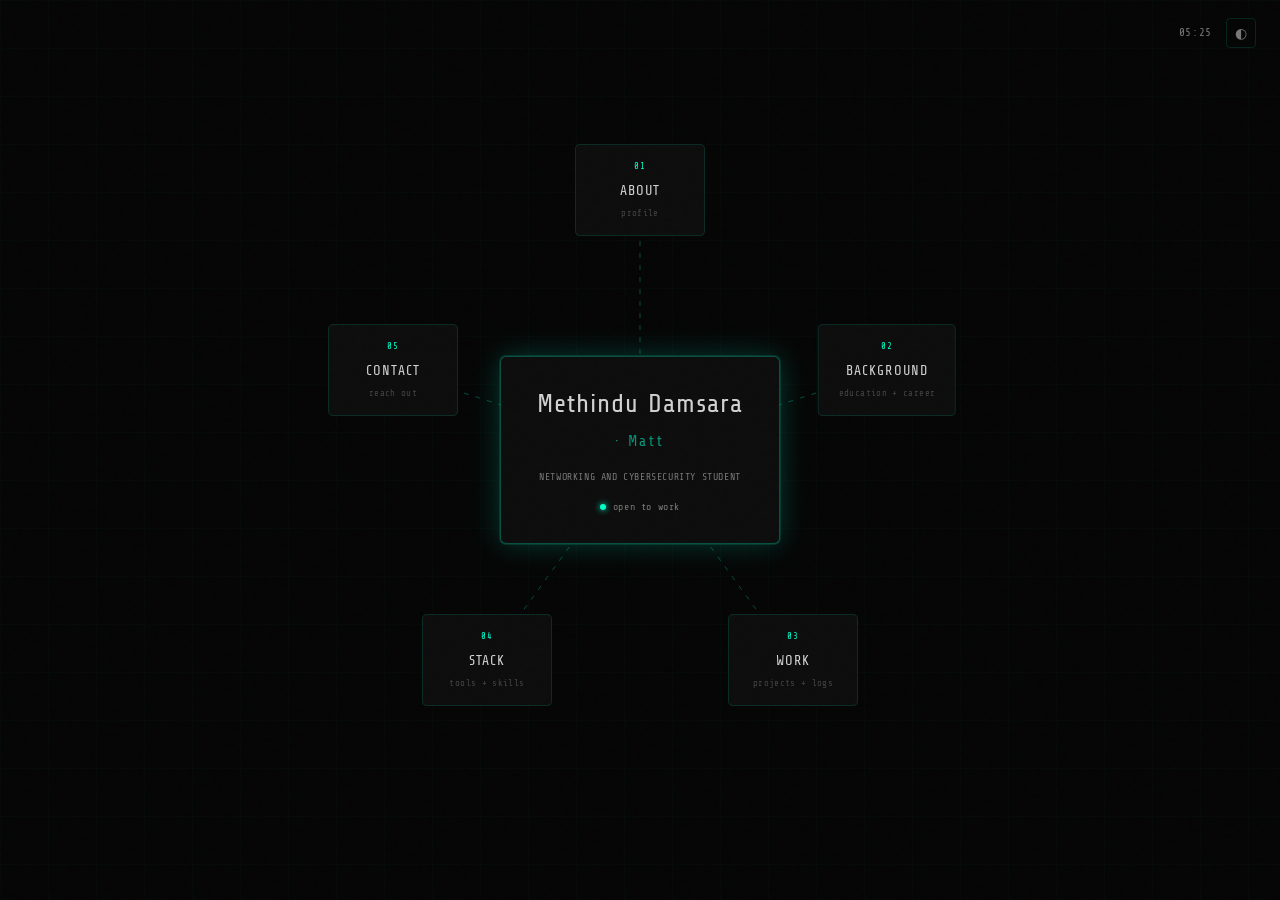
==== index.html @ 14c27174 "My first portfolio upload" ====
<!DOCTYPE html>
<html lang="en">
<head>
  <meta charset="UTF-8" />
  <meta name="viewport" content="width=device-width, initial-scale=1.0" />
  <title>Methindu Damsara</title>
  <meta name="description" content="Portfolio of Methindu Damsara — Networking and Cybersecurity Student, Auckland NZ." />
  <!-- Prevent theme flash -->
  <script>if(localStorage.getItem('theme')==='light')document.documentElement.setAttribute('data-theme','light');</script>
  <link rel="preconnect" href="https://fonts.googleapis.com">
  <link rel="preconnect" href="https://fonts.gstatic.com" crossorigin>
  <link href="https://fonts.googleapis.com/css2?family=Share+Tech&family=Share+Tech+Mono&family=Space+Mono:ital,wght@0,400;0,700;1,400&display=swap" rel="stylesheet">
  <link rel="stylesheet" href="style.css" />
</head>
<body class="page-home">

  <div class="grain" aria-hidden="true"></div>
  <div id="neon-tracer" aria-hidden="true"></div>

  <!-- Top-right: clock + theme toggle -->
  <div id="home-topbar">
    <span class="home-clock" id="clock">--:--</span>
    <button id="theme-toggle" aria-label="Toggle light/dark mode">◐</button>
  </div>

  <!-- Portfolio Topology -->
  <div id="topo-wrap">

    <!-- SVG lines layer (drawn by JS) -->
    <svg id="topo-svg" aria-hidden="true"></svg>

    <!-- Central identity hub -->
    <div id="topo-hub">
      <span class="hub-name-main" id="type-main" aria-label="Methindu Damsara"></span>
      <span class="hub-name-pref" id="type-pref" aria-label="Matt"></span>
      <p class="hub-role">Networking and Cybersecurity Student</p>
      <div class="hub-status">
        <span class="dot-live" aria-hidden="true"></span>
        <span>open to work</span>
      </div>
    </div>

    <!-- 01 About -->
    <a href="profile.html" class="topo-node" data-i="0">
      <div class="node-card">
        <span class="node-num">01</span>
        <span class="node-name">About</span>
        <span class="node-hint">profile</span>
      </div>
    </a>

    <!-- 02 Background -->
    <a href="background.html" class="topo-node" data-i="1">
      <div class="node-card">
        <span class="node-num">02</span>
        <span class="node-name">Background</span>
        <span class="node-hint">education + career</span>
      </div>
    </a>

    <!-- 03 Work -->
    <a href="work.html" class="topo-node" data-i="2">
      <div class="node-card">
        <span class="node-num">03</span>
        <span class="node-name">Work</span>
        <span class="node-hint">projects + logs</span>
      </div>
    </a>

    <!-- 04 Stack -->
    <a href="stack.html" class="topo-node" data-i="3">
      <div class="node-card">
        <span class="node-num">04</span>
        <span class="node-name">Stack</span>
        <span class="node-hint">tools + skills</span>
      </div>
    </a>

    <!-- 05 Contact -->
    <a href="contact.html" class="topo-node" data-i="4">
      <div class="node-card">
        <span class="node-num">05</span>
        <span class="node-name">Contact</span>
        <span class="node-hint">reach out</span>
      </div>
    </a>

  </div>

  <script src="script.js"></script>
</body>
</html>
---- style.css ----
/* ============================================================
   DESIGN TOKENS — dark default / light override
   ============================================================ */
:root {
  --bg:          #050505;
  --bg-1:        #0d0d0d;
  --bg-2:        #151515;
  --text:        #d1d1d1;
  --text-dim:    #777;
  --text-muted:  #444;
  --accent:      #00ffcc;
  --accent-dim:  rgba(0, 255, 204, 0.09);
  --accent-glow: rgba(0, 255, 204, 0.22);
  --border:      rgba(0, 255, 204, 0.13);
  --border-2:    rgba(0, 255, 204, 0.28);
  --grid:        rgba(0, 255, 204, 0.016);

  --font-head: 'Share Tech', sans-serif;
  --font-body: 'Space Mono', monospace;
  --font-mono: 'Share Tech Mono', monospace;

  --nav-h: 50px;
}

html[data-theme="light"] {
  --bg:          #f0f0f0;
  --bg-1:        #e3e3e3;
  --bg-2:        #d6d6d6;
  --text:        #1a1a1a;
  --text-dim:    #666;
  --text-muted:  #999;
  --accent:      #003d99;
  --accent-dim:  rgba(0, 61, 153, 0.07);
  --accent-glow: rgba(0, 61, 153, 0.16);
  --border:      rgba(0, 61, 153, 0.16);
  --border-2:    rgba(0, 61, 153, 0.32);
  --grid:        rgba(0, 61, 153, 0.035);
}

/* ============================================================
   RESET
   ============================================================ */
*, *::before, *::after { box-sizing: border-box; margin: 0; padding: 0; }

/* ============================================================
   BODY
   ============================================================ */
body {
  background-color: var(--bg);
  background-image:
    linear-gradient(var(--grid) 1px, transparent 1px),
    linear-gradient(90deg, var(--grid) 1px, transparent 1px);
  background-size: 48px 48px;
  background-attachment: fixed;
  color: var(--text);
  font-family: var(--font-body);
  font-size: 13px;
  line-height: 1.65;
  -webkit-font-smoothing: antialiased;
  min-height: 100vh;
  cursor: none;
}

body.page-home { height: 100vh; overflow: hidden; }

::selection { background: var(--accent-dim); color: var(--text); }

/* ============================================================
   GRAIN OVERLAY
   ============================================================ */
.grain {
  position: fixed; inset: 0;
  pointer-events: none; z-index: 999;
  opacity: 0.028; mix-blend-mode: overlay;
  background-image: url("data:image/svg+xml;utf8,%3Csvg viewBox='0 0 200 200' xmlns='http://www.w3.org/2000/svg'%3E%3Cfilter id='n'%3E%3CfeTurbulence type='fractalNoise' baseFrequency='0.9' numOctaves='3' stitchTiles='stitch'/%3E%3C/filter%3E%3Crect width='100%25' height='100%25' filter='url(%23n)'/%3E%3C/svg%3E");
}

/* ============================================================
   NEON TRACER CURSOR
   ============================================================ */
#neon-tracer {
  position: fixed;
  width: 20px; height: 20px;
  border: 1.5px solid var(--accent);
  border-radius: 50%;
  pointer-events: none;
  z-index: 9999;
  transform: translate(-50%, -50%);
  box-shadow: 0 0 8px var(--accent-glow);
  transition: width .18s, height .18s, border-color .18s, box-shadow .18s;
  top: -80px; left: -80px;
}
#neon-tracer::after {
  content: '';
  position: absolute; width: 4px; height: 4px;
  background: var(--accent); border-radius: 50%;
  top: 50%; left: 50%; transform: translate(-50%,-50%);
}
#neon-tracer.expanded {
  width: 34px; height: 34px;
  border-color: rgba(0,255,204,.5);
  box-shadow: 0 0 16px var(--accent-glow);
}

/* ============================================================
   BURST PARTICLES
   ============================================================ */
.burst-p {
  position: fixed;
  font-family: var(--font-mono); font-size: 11px;
  color: var(--accent); pointer-events: none; z-index: 600;
  text-shadow: 0 0 7px var(--accent);
  animation: burst .7s ease-out forwards;
}
@keyframes burst {
  0%   { transform: translate(0,0) scale(1);              opacity: 1; }
  70%  { opacity: .6; }
  100% { transform: translate(var(--dx),var(--dy)) scale(.4); opacity: 0; }
}

/* ============================================================
   SHARED TOP BAR (inner pages)
   ============================================================ */
.page-nav {
  position: fixed; top: 0; left: 0; right: 0;
  height: var(--nav-h);
  display: flex; align-items: center; justify-content: space-between;
  padding: 0 28px;
  background: rgba(5,5,5,.88);
  backdrop-filter: blur(14px); -webkit-backdrop-filter: blur(14px);
  border-bottom: 1px solid var(--border);
  z-index: 100;
  font-family: var(--font-mono); font-size: 11px; letter-spacing: .04em;
}
html[data-theme="light"] .page-nav { background: rgba(240,240,240,.9); }

.nav-home {
  color: var(--text-dim);
  text-decoration: none;
  transition: color .2s;
  letter-spacing: .06em;
  font-family: var(--font-mono);
}
.nav-home:hover { color: var(--accent); }

.nav-title {
  font-family: var(--font-head); font-size: 14px;
  color: var(--text); letter-spacing: .08em; text-transform: uppercase;
}

/* ============================================================
   THEME TOGGLE
   ============================================================ */
#theme-toggle {
  background: transparent; border: 1px solid var(--border);
  color: var(--text-dim); border-radius: 4px;
  width: 30px; height: 30px;
  font-size: 14px; cursor: none;
  display: flex; align-items: center; justify-content: center;
  transition: border-color .2s, color .2s;
}
#theme-toggle:hover { border-color: var(--accent); color: var(--accent); }

/* homepage top-right cluster */
#home-topbar {
  position: fixed; top: 18px; right: 24px;
  display: flex; align-items: center; gap: 14px;
  z-index: 100; font-family: var(--font-mono); font-size: 11px;
}
.home-clock { color: var(--text-dim); letter-spacing: .06em; }

/* ============================================================
   CLOCK (inner pages)
   ============================================================ */
.inner-clock { color: var(--text-dim); letter-spacing: .04em; }

/* ============================================================
   INNER PAGE WRAPPER
   ============================================================ */
.inner-body {
  padding-top: calc(var(--nav-h) + 36px);
  padding-bottom: 60px;
  padding-left: clamp(20px, 6vw, 80px);
  padding-right: clamp(20px, 6vw, 80px);
  max-width: 960px;
  margin: 0 auto;
}

/* Section heading */
.sect-head {
  font-family: var(--font-head); font-size: 11px;
  text-transform: uppercase; letter-spacing: .18em;
  color: var(--accent); margin-bottom: 18px;
  padding-bottom: 10px;
  border-bottom: 1px solid var(--border);
}

/* Block separator */
.block { margin-bottom: 48px; }

/* Utility */
.dim   { color: var(--text-dim); }
.muted { color: var(--text-muted); }
.accent { color: var(--accent); }

/* ============================================================
   ████  HOMEPAGE TOPOLOGY  ████
   ============================================================ */
#topo-wrap {
  position: relative;
  width: 100vw; height: 100vh;
  display: flex; align-items: center; justify-content: center;
  overflow: hidden;
}

/* SVG lines layer */
#topo-svg {
  position: absolute; inset: 0;
  width: 100%; height: 100%;
  pointer-events: none; z-index: 0;
  overflow: visible;
}

.topo-line {
  stroke: var(--border-2);
  stroke-width: 1;
  stroke-dasharray: 5 7;
  transition: stroke .25s, stroke-width .25s;
}
.topo-line.lit { stroke: var(--accent); stroke-width: 1.5; stroke-dasharray: none; }

/* Hub */
#topo-hub {
  position: relative; z-index: 2;
  background: var(--bg-1);
  border: 1px solid var(--border-2);
  border-radius: 6px;
  padding: 26px 36px;
  text-align: center;
  box-shadow: 0 0 30px var(--accent-glow), 0 0 0 1px var(--border);
  min-width: 240px;
}

.hub-name-main {
  display: block;
  font-family: var(--font-head); font-size: 26px;
  color: var(--text); letter-spacing: .04em;
  margin-bottom: 4px;
  min-height: 1.3em;
}
.hub-name-pref {
  display: block;
  font-family: var(--font-head); font-size: 15px;
  color: rgba(0,255,204,.55);
  letter-spacing: .18em;
  margin-bottom: 14px;
  min-height: 1.3em;
}
html[data-theme="light"] .hub-name-pref { color: rgba(0,61,153,.5); }

.hub-role {
  font-family: var(--font-mono); font-size: 10px;
  color: var(--text-dim); letter-spacing: .06em;
  text-transform: uppercase;
  margin-bottom: 10px;
}

.hub-status {
  display: inline-flex; align-items: center; gap: 7px;
  font-family: var(--font-mono); font-size: 10px;
  color: var(--text-dim); letter-spacing: .06em;
}

.dot-live {
  width: 6px; height: 6px; border-radius: 50%;
  background: var(--accent);
  box-shadow: 0 0 6px var(--accent);
  animation: pulse-dot 2.4s ease-in-out infinite;
}
@keyframes pulse-dot {
  0%,100% { opacity: .6; transform: scale(1); }
  50%      { opacity: 1;  transform: scale(1.3); }
}

/* Topology nodes */
.topo-node {
  position: absolute;
  top: 50%; left: 50%;
  text-decoration: none;
  z-index: 2;
  cursor: none;
}

/* Pentagon positions — R = 260px */
.topo-node[data-i="0"] { transform: translate(calc(-50% + 0px),    calc(-50% - 260px)); }
.topo-node[data-i="1"] { transform: translate(calc(-50% + 247px),  calc(-50% - 80px));  }
.topo-node[data-i="2"] { transform: translate(calc(-50% + 153px),  calc(-50% + 210px)); }
.topo-node[data-i="3"] { transform: translate(calc(-50% - 153px),  calc(-50% + 210px)); }
.topo-node[data-i="4"] { transform: translate(calc(-50% - 247px),  calc(-50% - 80px));  }

.node-card {
  background: var(--bg-1);
  border: 1px solid var(--border);
  border-radius: 5px;
  padding: 14px 20px;
  min-width: 130px; text-align: center;
  transition: border-color .25s, box-shadow .25s, transform .22s;
}
.topo-node:hover .node-card {
  border-color: var(--accent);
  box-shadow: 0 0 18px var(--accent-glow);
  transform: translateY(-3px);
}

.node-num {
  display: block;
  font-family: var(--font-mono); font-size: 9px;
  color: var(--accent); letter-spacing: .14em;
  margin-bottom: 5px;
}
.node-name {
  display: block;
  font-family: var(--font-head); font-size: 14px;
  color: var(--text); letter-spacing: .08em; text-transform: uppercase;
}
.node-hint {
  display: block;
  font-family: var(--font-mono); font-size: 9px;
  color: var(--text-muted); margin-top: 4px;
  letter-spacing: .04em;
}

/* Topology: mobile fallback (<= 680px) */
@media (max-width: 680px) {
  body.page-home { height: auto; overflow: auto; }

  #topo-wrap {
    flex-direction: column;
    gap: 18px;
    height: auto;
    padding: 32px 20px;
    align-items: center;
  }

  #topo-svg { display: none; }

  .topo-node {
    position: static; top: auto; left: auto;
    transform: none !important;
    width: 100%; max-width: 280px;
  }

  .node-card { min-width: 0; }

  #topo-hub { min-width: 0; width: 100%; max-width: 280px; }
}

/* Topology: medium screens */
@media (max-width: 900px) and (min-width: 681px) {
  .topo-node[data-i="0"] { transform: translate(calc(-50% + 0px),    calc(-50% - 200px)); }
  .topo-node[data-i="1"] { transform: translate(calc(-50% + 190px),  calc(-50% - 62px));  }
  .topo-node[data-i="2"] { transform: translate(calc(-50% + 117px),  calc(-50% + 161px)); }
  .topo-node[data-i="3"] { transform: translate(calc(-50% - 117px),  calc(-50% + 161px)); }
  .topo-node[data-i="4"] { transform: translate(calc(-50% - 190px),  calc(-50% - 62px));  }
}

/* ============================================================
   PROFILE PAGE
   ============================================================ */
.profile-statement {
  border-left: 2px solid var(--accent);
  padding: 16px 22px;
  background: var(--bg-1);
  border-radius: 0 4px 4px 0;
  margin-bottom: 36px;
  font-size: 13px; line-height: 1.75; color: var(--text-dim);
}

.role-cards {
  display: flex; flex-direction: column; gap: 1px;
  border: 1px solid var(--border);
  border-radius: 4px; overflow: hidden;
  margin-bottom: 14px;
}
.role-item {
  display: flex; align-items: flex-start; gap: 18px;
  padding: 16px 20px;
  background: var(--bg-1);
  border-bottom: 1px solid var(--border);
  transition: background .2s;
}
.role-item:last-child { border-bottom: none; }
.role-item:hover { background: var(--bg-2); }
.role-dot {
  width: 6px; height: 6px; border-radius: 50%;
  background: var(--accent); flex-shrink: 0; margin-top: 5px;
  box-shadow: 0 0 6px var(--accent);
}
.role-main { font-size: 13px; color: var(--text); margin-bottom: 3px; }
.role-sub  { font-size: 11px; color: var(--text-dim); }

.ambassador-box {
  border: 1px solid var(--border-2);
  border-radius: 4px;
  padding: 22px 26px;
  background: var(--bg-1);
  position: relative;
  overflow: hidden;
}
.ambassador-box::before {
  content: '';
  position: absolute; top: 0; left: 0;
  width: 3px; height: 100%;
  background: var(--accent);
}
.ambassador-title {
  font-family: var(--font-head); font-size: 15px;
  color: var(--text); margin-bottom: 8px; letter-spacing: .06em;
}
.ambassador-desc { font-size: 12px; color: var(--text-dim); line-height: 1.7; }

/* ============================================================
   BACKGROUND PAGE
   ============================================================ */
.edu-grid {
  display: grid; grid-template-columns: repeat(auto-fit, minmax(240px, 1fr));
  gap: 12px; margin-bottom: 14px;
}
.edu-card {
  background: var(--bg-1); border: 1px solid var(--border);
  border-radius: 4px; padding: 20px 22px;
  transition: border-color .22s, background .22s;
}
.edu-card:hover { border-color: var(--border-2); background: var(--bg-2); }

.edu-badge {
  display: inline-block;
  font-family: var(--font-mono); font-size: 9px;
  text-transform: uppercase; letter-spacing: .14em;
  padding: 3px 9px; border-radius: 100px;
  margin-bottom: 12px;
}
.edu-badge.current  { color: var(--accent); border: 1px solid var(--border-2); }
.edu-badge.done     { color: var(--text-dim); border: 1px solid var(--border); }
.edu-name  { font-family: var(--font-head); font-size: 14px; color: var(--text); margin-bottom: 5px; letter-spacing:.04em; }
.edu-inst  { font-family: var(--font-mono); font-size: 10px; color: var(--accent); letter-spacing: .04em; margin-bottom: 4px; }
.edu-note  { font-size: 11px; color: var(--text-dim); }

.cert-list { display: flex; flex-direction: column; gap: 1px; border: 1px solid var(--border); border-radius: 4px; overflow: hidden; }
.cert-item {
  display: flex; align-items: center; gap: 16px;
  padding: 14px 20px; background: var(--bg-1);
  border-bottom: 1px solid var(--border);
  transition: background .2s;
}
.cert-item:last-child { border-bottom: none; }
.cert-item:hover { background: var(--bg-2); }
.cert-dot {
  width: 7px; height: 7px; border-radius: 50%;
  background: var(--accent); border: 1px solid var(--accent);
  box-shadow: 0 0 7px var(--accent); flex-shrink: 0;
}
.cert-name { font-size: 13px; color: var(--text); margin-bottom: 2px; }
.cert-note { font-family: var(--font-mono); font-size: 10px; color: var(--text-dim); letter-spacing: .04em; }

.timeline { display: flex; flex-direction: column; position: relative; }
.timeline::before {
  content: ''; position: absolute;
  left: 6px; top: 12px; bottom: 12px; width: 1px;
  background: linear-gradient(to bottom, var(--accent-dim), transparent);
}
.tl-item { display: grid; grid-template-columns: 24px 1fr; gap: 16px; padding-bottom: 26px; }
.tl-item:last-child { padding-bottom: 0; }
.tl-node {
  width: 13px; height: 13px; border-radius: 50%;
  border: 1.5px solid var(--accent); background: var(--bg);
  box-shadow: 0 0 8px var(--accent-glow); flex-shrink: 0; margin-top: 2px;
}
.tl-role { font-family: var(--font-head); font-size: 13px; color: var(--text); margin-bottom: 2px; letter-spacing: .04em; }
.tl-org  { font-family: var(--font-mono); font-size: 10px; color: var(--accent); letter-spacing: .04em; margin-bottom: 6px; }
.tl-desc { font-size: 12px; color: var(--text-dim); line-height: 1.6; }

/* ============================================================
   WORK PAGE
   ============================================================ */
.field-tabs {
  display: flex; border-bottom: 1px solid var(--border);
  margin-bottom: 0;
}
.f-tab {
  padding: 8px 16px 9px;
  font-family: var(--font-mono); font-size: 10px;
  letter-spacing: .08em; text-transform: lowercase;
  color: var(--text-dim); background: transparent; border: none;
  border-bottom: 2px solid transparent; cursor: none;
  transition: color .2s, border-color .2s; position: relative; top: 1px;
}
.f-tab:hover  { color: var(--text); }
.f-tab.active { color: var(--accent); border-bottom-color: var(--accent); }

.entries { list-style: none; border-top: 1px solid var(--border); }
.entry   { border-bottom: 1px solid var(--border); }
.entry[data-hidden="true"] { display: none; }

.entry-row {
  width: 100%; display: grid;
  grid-template-columns: 44px 110px 1fr 20px 24px;
  align-items: center; gap: 18px;
  padding: 18px 4px; background: transparent; border: none;
  color: var(--text); text-align: left; cursor: none;
  transition: padding-left .28s, background .28s;
}
.entry-row:hover {
  padding-left: 12px;
  background: linear-gradient(to right, var(--accent-dim), transparent 55%);
}

.e-id   { font-family: var(--font-mono); font-size: 10px; color: var(--accent); letter-spacing: .06em; }
.e-type { font-family: var(--font-mono); font-size: 10px; color: var(--text-muted); letter-spacing: .06em; }
.e-title { font-family: var(--font-head); font-size: 15px; letter-spacing: .04em; }
.e-status { display: flex; justify-content: center; }
.e-dot-quiet { width: 6px; height: 6px; border-radius: 50%; background: var(--text-muted); }
.e-toggle {
  font-family: var(--font-mono); color: var(--text-muted);
  text-align: center; font-size: 16px;
  transition: transform .32s, color .32s;
}
.entry[data-open="true"] .e-toggle { transform: rotate(45deg); color: var(--accent); }

.entry-body { max-height: 0; overflow: hidden; transition: max-height .45s ease; }
.entry[data-open="true"] .entry-body { max-height: 360px; }

.entry-grid {
  display: grid; grid-template-columns: 1fr 220px; gap: 32px;
  padding: 4px 4px 26px 62px;
}
.brief-lbl {
  font-family: var(--font-mono); font-size: 9px;
  text-transform: uppercase; letter-spacing: .14em;
  color: var(--text-muted); margin-bottom: 10px;
}
.entry-brief p { color: var(--text-dim); font-size: 12px; line-height: 1.65; }
.entry-side { border-left: 1px solid var(--border); padding-left: 20px; display: flex; flex-direction: column; gap: 9px; }
.side-row {
  display: flex; justify-content: space-between;
  font-family: var(--font-mono); font-size: 10px;
  color: var(--text-dim); gap: 10px;
}
.side-row span:first-child { color: var(--text-muted); letter-spacing: .06em; }

/* ============================================================
   STACK PAGE
   ============================================================ */
.cluster-grid { display: flex; flex-direction: column; gap: 32px; }
.cluster-label {
  font-family: var(--font-mono); font-size: 10px;
  text-transform: uppercase; letter-spacing: .14em;
  color: var(--text-dim); margin-bottom: 12px;
}
.skill-tags { display: flex; flex-wrap: wrap; gap: 8px; }
.skill-tag {
  font-family: var(--font-mono); font-size: 11px; letter-spacing: .04em;
  color: var(--text-dim); padding: 5px 12px;
  background: var(--bg-1); border: 1px solid var(--border);
  border-radius: 3px; transition: border-color .2s, color .2s, background .2s;
}
.skill-tag:hover { border-color: var(--border-2); color: var(--accent); background: var(--accent-dim); }

/* ============================================================
   CONTACT PAGE
   ============================================================ */
.contact-intro {
  font-size: 12px; color: var(--text-dim); margin-bottom: 36px;
  line-height: 1.7; max-width: 58ch;
}
.contact-actions { display: flex; flex-direction: column; gap: 12px; max-width: 520px; margin-bottom: 36px; }
.contact-btn {
  display: grid; grid-template-columns: 42px 1fr 26px;
  align-items: center; gap: 16px;
  padding: 18px 22px; background: var(--bg-1);
  border: 1px solid var(--border); border-radius: 5px;
  text-decoration: none; color: var(--text);
  transition: border-color .25s, background .25s, box-shadow .25s, transform .2s;
  cursor: none;
}
.contact-btn:hover {
  border-color: var(--accent); background: var(--bg-2);
  box-shadow: 0 0 18px var(--accent-glow); transform: translateX(4px);
}
.cbtn-icon {
  width: 38px; height: 38px; border-radius: 6px;
  background: var(--accent-dim); border: 1px solid var(--border);
  display: flex; align-items: center; justify-content: center;
  color: var(--accent); flex-shrink: 0;
}
.cbtn-body { display: flex; flex-direction: column; gap: 3px; }
.cbtn-label { font-family: var(--font-head); font-size: 14px; color: var(--text); letter-spacing: .06em; }
.cbtn-sub   { font-family: var(--font-mono); font-size: 10px; color: var(--text-dim); }
.cbtn-arr   { font-size: 16px; color: var(--text-muted); justify-self: end; transition: transform .22s, color .22s; }
.contact-btn:hover .cbtn-arr { color: var(--accent); transform: translate(3px,-2px); }

.contact-locale {
  display: inline-flex; align-items: center; gap: 12px;
  font-family: var(--font-mono); font-size: 11px;
  padding: 12px 18px; background: var(--bg-1);
  border: 1px solid var(--border); border-radius: 4px;
  margin-bottom: 28px; letter-spacing: .04em;
}
.locale-tag { color: var(--accent); font-size: 9px; text-transform: uppercase; letter-spacing: .14em; }
.locale-val { color: var(--text-dim); }

.contact-foot { font-size: 12px; color: var(--text-muted); line-height: 1.7; max-width: 54ch; }

/* ============================================================
   RESPONSIVE — INNER PAGES
   ============================================================ */
@media (max-width: 700px) {
  .entry-row { grid-template-columns: 36px 1fr 18px 22px; }
  .e-type { display: none; }
  .entry-grid { grid-template-columns: 1fr; padding-left: 14px; gap: 18px; }
  .entry-side { border-left: none; border-top: 1px solid var(--border); padding-left: 0; padding-top: 14px; }
  .edu-grid { grid-template-columns: 1fr; }
}

@media (max-width: 480px) {
  body { cursor: auto; }
  #neon-tracer { display: none; }
  .inner-body { padding-left: 18px; padding-right: 18px; }
}

@media (prefers-reduced-motion: reduce) {
  *, *::before, *::after { animation: none !important; transition: none !important; }
  body { cursor: auto; }
  #neon-tracer { display: none; }
}
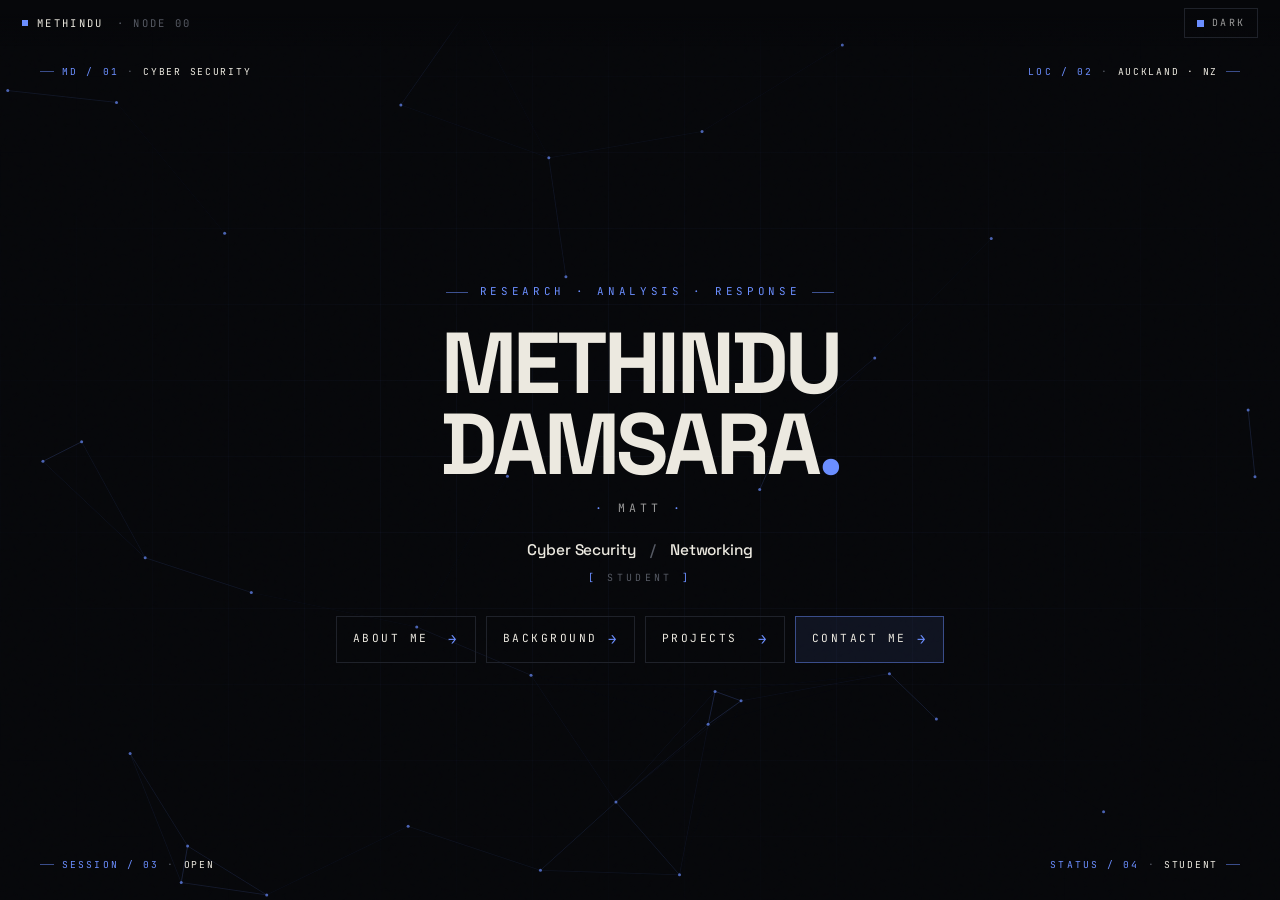
==== commit d2d9112f: "Updated website v1" ====
--- a/index.html
+++ b/index.html
@@ -3,89 +3,84 @@
 <head>
   <meta charset="UTF-8" />
   <meta name="viewport" content="width=device-width, initial-scale=1.0" />
-  <title>Methindu Damsara</title>
-  <meta name="description" content="Portfolio of Methindu Damsara — Networking and Cybersecurity Student, Auckland NZ." />
-  <!-- Prevent theme flash -->
-  <script>if(localStorage.getItem('theme')==='light')document.documentElement.setAttribute('data-theme','light');</script>
+  <title>Methindu Damsara · Cyber Security / Networking</title>
+  <meta name="description" content="Portfolio of Methindu Damsara (Matt). Cyber Security and Networking student based in Auckland, NZ." />
+  <script>if(localStorage.getItem('mdtheme')==='light')document.documentElement.setAttribute('data-theme','light');</script>
   <link rel="preconnect" href="https://fonts.googleapis.com">
   <link rel="preconnect" href="https://fonts.gstatic.com" crossorigin>
-  <link href="https://fonts.googleapis.com/css2?family=Share+Tech&family=Share+Tech+Mono&family=Space+Mono:ital,wght@0,400;0,700;1,400&display=swap" rel="stylesheet">
+  <link href="https://fonts.googleapis.com/css2?family=Inter:wght@400;500;600&family=JetBrains+Mono:wght@400;500&family=Space+Grotesk:wght@400;500;600;700&display=swap" rel="stylesheet">
   <link rel="stylesheet" href="style.css" />
 </head>
-<body class="page-home">
+<body class="is-home">
 
-  <div class="grain" aria-hidden="true"></div>
-  <div id="neon-tracer" aria-hidden="true"></div>
+  <canvas id="bgCanvas" aria-hidden="true"></canvas>
+  <div class="bg-grid" aria-hidden="true"></div>
+  <div class="bg-noise" aria-hidden="true"></div>
+  <canvas id="trailCanvas" aria-hidden="true"></canvas>
 
-  <!-- Top-right: clock + theme toggle -->
-  <div id="home-topbar">
-    <span class="home-clock" id="clock">--:--</span>
-    <button id="theme-toggle" aria-label="Toggle light/dark mode">◐</button>
-  </div>
+  <header class="topbar" role="banner">
+    <a href="index.html" class="topbar-mark"><span class="dot" aria-hidden="true"></span>METHINDU<span class="mark-meta"> · NODE 00</span></a>
+    <button class="theme-toggle decrypt" aria-label="Toggle light or dark theme">
+      <span class="tt-icon" aria-hidden="true"></span>
+      <span class="decrypt-text" data-theme-label>DARK</span>
+    </button>
+  </header>
 
-  <!-- Portfolio Topology -->
-  <div id="topo-wrap">
+  <main class="hero page-enter">
 
-    <!-- SVG lines layer (drawn by JS) -->
-    <svg id="topo-svg" aria-hidden="true"></svg>
+    <span class="hero-corner tl">
+      <span class="marker" aria-hidden="true"></span>
+      <span><span class="ci">MD / 01</span> · <span class="cv">Cyber Security</span></span>
+    </span>
+    <span class="hero-corner tr">
+      <span class="marker" aria-hidden="true"></span>
+      <span><span class="ci">LOC / 02</span> · <span class="cv">Auckland · NZ</span></span>
+    </span>
 
-    <!-- Central identity hub -->
-    <div id="topo-hub">
-      <span class="hub-name-main" id="type-main" aria-label="Methindu Damsara"></span>
-      <span class="hub-name-pref" id="type-pref" aria-label="Matt"></span>
-      <p class="hub-role">Networking and Cybersecurity Student</p>
-      <div class="hub-status">
-        <span class="dot-live" aria-hidden="true"></span>
-        <span>open to work</span>
-      </div>
+    <p class="hero-tag">Research · Analysis · Response</p>
+
+    <h1 class="hero-name">
+      METHINDU<br>
+      DAMSARA<span class="accent-stroke">.</span>
+    </h1>
+
+    <p class="hero-alias">Matt</p>
+
+    <p class="hero-descriptor">
+      Cyber Security <span class="sep">/</span> Networking
+    </p>
+
+    <p class="hero-sublabel">Student</p>
+
+    <div class="hero-ctas">
+      <a class="cta decrypt" href="about.html">
+        <span class="cta-label decrypt-text">About Me</span>
+        <span class="cta-arrow" aria-hidden="true">&rarr;</span>
+      </a>
+      <a class="cta decrypt" href="background.html">
+        <span class="cta-label decrypt-text">Background</span>
+        <span class="cta-arrow" aria-hidden="true">&rarr;</span>
+      </a>
+      <a class="cta decrypt" href="projects.html">
+        <span class="cta-label decrypt-text">Projects</span>
+        <span class="cta-arrow" aria-hidden="true">&rarr;</span>
+      </a>
+      <a class="cta decrypt primary" href="contact.html">
+        <span class="cta-label decrypt-text">Contact Me</span>
+        <span class="cta-arrow" aria-hidden="true">&rarr;</span>
+      </a>
     </div>
 
-    <!-- 01 About -->
-    <a href="profile.html" class="topo-node" data-i="0">
-      <div class="node-card">
-        <span class="node-num">01</span>
-        <span class="node-name">About</span>
-        <span class="node-hint">profile</span>
-      </div>
-    </a>
+    <span class="hero-corner bl">
+      <span class="marker" aria-hidden="true"></span>
+      <span><span class="ci">SESSION / 03</span> · <span class="cv">Open</span></span>
+    </span>
+    <span class="hero-corner br">
+      <span class="marker" aria-hidden="true"></span>
+      <span><span class="ci">STATUS / 04</span> · <span class="cv">Student</span></span>
+    </span>
 
-    <!-- 02 Background -->
-    <a href="background.html" class="topo-node" data-i="1">
-      <div class="node-card">
-        <span class="node-num">02</span>
-        <span class="node-name">Background</span>
-        <span class="node-hint">education + career</span>
-      </div>
-    </a>
-
-    <!-- 03 Work -->
-    <a href="work.html" class="topo-node" data-i="2">
-      <div class="node-card">
-        <span class="node-num">03</span>
-        <span class="node-name">Work</span>
-        <span class="node-hint">projects + logs</span>
-      </div>
-    </a>
-
-    <!-- 04 Stack -->
-    <a href="stack.html" class="topo-node" data-i="3">
-      <div class="node-card">
-        <span class="node-num">04</span>
-        <span class="node-name">Stack</span>
-        <span class="node-hint">tools + skills</span>
-      </div>
-    </a>
-
-    <!-- 05 Contact -->
-    <a href="contact.html" class="topo-node" data-i="4">
-      <div class="node-card">
-        <span class="node-num">05</span>
-        <span class="node-name">Contact</span>
-        <span class="node-hint">reach out</span>
-      </div>
-    </a>
-
-  </div>
+  </main>
 
   <script src="script.js"></script>
 </body>
--- a/style.css
+++ b/style.css
@@ -1,635 +1,919 @@
 /* ============================================================
-   DESIGN TOKENS — dark default / light override
-   ============================================================ */
+   METHINDU DAMSARA · Cyber Security / Networking
+   v7 compact multi-page. No em dashes anywhere in content.
+   ============================================================ */
+
+/* ----- DARK (default) ----- */
 :root {
-  --bg:          #050505;
-  --bg-1:        #0d0d0d;
-  --bg-2:        #151515;
-  --text:        #d1d1d1;
-  --text-dim:    #777;
-  --text-muted:  #444;
-  --accent:      #00ffcc;
-  --accent-dim:  rgba(0, 255, 204, 0.09);
-  --accent-glow: rgba(0, 255, 204, 0.22);
-  --border:      rgba(0, 255, 204, 0.13);
-  --border-2:    rgba(0, 255, 204, 0.28);
-  --grid:        rgba(0, 255, 204, 0.016);
-
-  --font-head: 'Share Tech', sans-serif;
-  --font-body: 'Space Mono', monospace;
-  --font-mono: 'Share Tech Mono', monospace;
-
-  --nav-h: 50px;
-}
-
+  --bg:         #06070a;
+  --bg-elev:    #0b0c10;
+  --bg-card:    rgba(11, 12, 16, 0.65);
+  --text:       #ece9e0;
+  --text-dim:   #9a9a9a;
+  --text-mute:  #565a64;
+  --accent:     #6b8eff;
+  --accent-dim: #3a4d8a;
+  --accent-soft: rgba(107, 142, 255, 0.09);
+  --line:       #1f222a;
+  --line-soft:  #15171c;
+  --shadow-glow: 0 0 0 1px rgba(107, 142, 255, 0.18);
+
+  --noise-opacity: 0.05;
+  --grid-opacity: 0.04;
+
+  --font-display: 'Space Grotesk', 'Inter', system-ui, sans-serif;
+  --font-body:    'Inter', 'Space Grotesk', system-ui, sans-serif;
+  --font-mono:    'JetBrains Mono', ui-monospace, 'Courier New', monospace;
+
+  --maxw: 1220px;
+  --topbar-h: 46px;
+
+  --t-fast: 0.16s;
+  --t-base: 0.26s;
+  --t-slow: 0.42s;
+  --ease:   cubic-bezier(0.16, 1, 0.3, 1);
+}
+
+/* ----- LIGHT ----- */
 html[data-theme="light"] {
-  --bg:          #f0f0f0;
-  --bg-1:        #e3e3e3;
-  --bg-2:        #d6d6d6;
-  --text:        #1a1a1a;
-  --text-dim:    #666;
-  --text-muted:  #999;
-  --accent:      #003d99;
-  --accent-dim:  rgba(0, 61, 153, 0.07);
-  --accent-glow: rgba(0, 61, 153, 0.16);
-  --border:      rgba(0, 61, 153, 0.16);
-  --border-2:    rgba(0, 61, 153, 0.32);
-  --grid:        rgba(0, 61, 153, 0.035);
+  --bg:         #f4f4f0;
+  --bg-elev:    #ececeb;
+  --bg-card:    rgba(255, 255, 255, 0.55);
+  --text:       #0d1018;
+  --text-dim:   #4a4f5a;
+  --text-mute:  #8a8f99;
+  --accent:     #2d52d1;
+  --accent-dim: #6a86df;
+  --accent-soft: rgba(45, 82, 209, 0.07);
+  --line:       #cfcfc8;
+  --line-soft:  #e1e1db;
+  --shadow-glow: 0 0 0 1px rgba(45, 82, 209, 0.16);
+
+  --noise-opacity: 0.03;
+  --grid-opacity: 0.06;
 }
 
 /* ============================================================
    RESET
    ============================================================ */
-*, *::before, *::after { box-sizing: border-box; margin: 0; padding: 0; }
-
-/* ============================================================
-   BODY
-   ============================================================ */
+*, *::before, *::after {
+  box-sizing: border-box;
+  margin: 0;
+  padding: 0;
+  border-radius: 0;
+}
+
+html, body { height: 100%; background: var(--bg); }
+html { transition: background-color var(--t-base) ease; }
+
 body {
-  background-color: var(--bg);
+  background: var(--bg);
+  color: var(--text);
+  font-family: var(--font-body);
+  font-size: 0.98rem;
+  line-height: 1.6;
+  letter-spacing: 0.005em;
+  -webkit-font-smoothing: antialiased;
+  cursor: auto;
+  overflow-x: hidden;
+  transition: background-color var(--t-base) ease, color var(--t-base) ease;
+}
+
+body.is-home {
+  overflow: hidden;
+  height: 100vh;
+}
+
+::selection { background: var(--accent); color: var(--bg); }
+
+a       { color: inherit; text-decoration: none; }
+button  { background: transparent; border: none; color: inherit; font: inherit; cursor: pointer; }
+ol, ul  { list-style: none; }
+img     { display: block; max-width: 100%; }
+
+/* ============================================================
+   PAGE ENTER
+   ============================================================ */
+@keyframes page-enter {
+  from { opacity: 0; transform: translateY(6px); }
+  to   { opacity: 1; transform: translateY(0); }
+}
+.page-enter { animation: page-enter 0.48s var(--ease) both; }
+
+/* ============================================================
+   BACKGROUND LAYERS
+   ============================================================ */
+#bgCanvas {
+  position: fixed;
+  inset: 0;
+  width: 100%;
+  height: 100%;
+  pointer-events: none;
+  z-index: 0;
+  opacity: 0.95;
+  transition: opacity var(--t-base) ease;
+}
+html[data-theme="light"] #bgCanvas { opacity: 0.85; }
+
+.bg-grid {
+  position: fixed;
+  inset: 0;
+  pointer-events: none;
+  z-index: 0;
   background-image:
-    linear-gradient(var(--grid) 1px, transparent 1px),
-    linear-gradient(90deg, var(--grid) 1px, transparent 1px);
-  background-size: 48px 48px;
-  background-attachment: fixed;
-  color: var(--text);
-  font-family: var(--font-body);
-  font-size: 13px;
-  line-height: 1.65;
-  -webkit-font-smoothing: antialiased;
-  min-height: 100vh;
-  cursor: none;
-}
-
-body.page-home { height: 100vh; overflow: hidden; }
-
-::selection { background: var(--accent-dim); color: var(--text); }
-
-/* ============================================================
-   GRAIN OVERLAY
-   ============================================================ */
-.grain {
-  position: fixed; inset: 0;
-  pointer-events: none; z-index: 999;
-  opacity: 0.028; mix-blend-mode: overlay;
+    linear-gradient(to right, rgba(107, 142, 255, var(--grid-opacity)) 1px, transparent 1px),
+    linear-gradient(to bottom, rgba(107, 142, 255, var(--grid-opacity)) 1px, transparent 1px);
+  background-size: 76px 76px;
+  mask-image: radial-gradient(ellipse at center, #000 25%, transparent 88%);
+  -webkit-mask-image: radial-gradient(ellipse at center, #000 25%, transparent 88%);
+}
+html[data-theme="light"] .bg-grid {
+  background-image:
+    linear-gradient(to right, rgba(45, 82, 209, var(--grid-opacity)) 1px, transparent 1px),
+    linear-gradient(to bottom, rgba(45, 82, 209, var(--grid-opacity)) 1px, transparent 1px);
+}
+
+.bg-noise {
+  position: fixed;
+  inset: 0;
+  pointer-events: none;
+  z-index: 1;
+  opacity: var(--noise-opacity);
+  mix-blend-mode: overlay;
   background-image: url("data:image/svg+xml;utf8,%3Csvg viewBox='0 0 200 200' xmlns='http://www.w3.org/2000/svg'%3E%3Cfilter id='n'%3E%3CfeTurbulence type='fractalNoise' baseFrequency='0.9' numOctaves='3' stitchTiles='stitch'/%3E%3C/filter%3E%3Crect width='100%25' height='100%25' filter='url(%23n)'/%3E%3C/svg%3E");
 }
 
-/* ============================================================
-   NEON TRACER CURSOR
-   ============================================================ */
-#neon-tracer {
+#trailCanvas {
   position: fixed;
-  width: 20px; height: 20px;
-  border: 1.5px solid var(--accent);
-  border-radius: 50%;
+  inset: 0;
+  width: 100%;
+  height: 100%;
   pointer-events: none;
   z-index: 9999;
-  transform: translate(-50%, -50%);
-  box-shadow: 0 0 8px var(--accent-glow);
-  transition: width .18s, height .18s, border-color .18s, box-shadow .18s;
-  top: -80px; left: -80px;
-}
-#neon-tracer::after {
+}
+
+/* ============================================================
+   TOP BAR
+   ============================================================ */
+.topbar {
+  position: fixed;
+  top: 0; left: 0; right: 0;
+  z-index: 50;
+  height: var(--topbar-h);
+  display: flex;
+  align-items: center;
+  justify-content: space-between;
+  padding: 0 22px;
+  font-family: var(--font-mono);
+  font-size: 0.66rem;
+  letter-spacing: 0.22em;
+  text-transform: uppercase;
+  color: var(--text-dim);
+  background: linear-gradient(to bottom, var(--bg) 30%, transparent);
+  transition: color var(--t-base) ease;
+}
+
+.topbar-mark {
+  display: inline-flex;
+  align-items: center;
+  gap: 9px;
+  color: var(--text);
+  letter-spacing: 0.22em;
+}
+.topbar-mark .dot {
+  width: 6px; height: 6px;
+  background: var(--accent);
+  display: inline-block;
+  animation: live-blink 2.4s ease-in-out infinite;
+}
+@keyframes live-blink {
+  0%, 100% { opacity: 1; }
+  50% { opacity: 0.32; }
+}
+.topbar-mark .mark-meta { color: var(--text-mute); margin-left: 4px; }
+
+.theme-toggle {
+  display: inline-flex;
+  align-items: center;
+  gap: 8px;
+  padding: 6px 12px;
+  border: 1px solid var(--line);
+  color: var(--text-dim);
+  font-family: var(--font-mono);
+  font-size: 0.62rem;
+  letter-spacing: 0.22em;
+  text-transform: uppercase;
+  transition: color var(--t-base) ease, border-color var(--t-base) ease, background-color var(--t-base) ease;
+}
+.theme-toggle:hover {
+  color: var(--text);
+  border-color: var(--accent);
+  background: var(--accent-soft);
+}
+.theme-toggle .tt-icon {
+  width: 7px; height: 7px;
+  background: var(--accent);
+  display: inline-block;
+}
+html[data-theme="light"] .theme-toggle .tt-icon {
+  background: transparent;
+  border: 1px solid var(--accent);
+}
+
+/* ============================================================
+   HERO (home page only, single viewport)
+   ============================================================ */
+.hero {
+  position: relative;
+  z-index: 2;
+  height: 100vh;
+  display: flex;
+  flex-direction: column;
+  justify-content: center;
+  align-items: center;
+  text-align: center;
+  padding: var(--topbar-h) clamp(20px, 4vw, 56px) 0;
+}
+
+.hero-tag {
+  font-family: var(--font-mono);
+  font-size: 0.68rem;
+  letter-spacing: 0.34em;
+  text-transform: uppercase;
+  color: var(--accent);
+  margin-bottom: 22px;
+  display: inline-flex;
+  align-items: center;
+  gap: 12px;
+}
+.hero-tag::before,
+.hero-tag::after {
   content: '';
-  position: absolute; width: 4px; height: 4px;
-  background: var(--accent); border-radius: 50%;
-  top: 50%; left: 50%; transform: translate(-50%,-50%);
-}
-#neon-tracer.expanded {
-  width: 34px; height: 34px;
-  border-color: rgba(0,255,204,.5);
-  box-shadow: 0 0 16px var(--accent-glow);
-}
-
-/* ============================================================
-   BURST PARTICLES
-   ============================================================ */
-.burst-p {
-  position: fixed;
-  font-family: var(--font-mono); font-size: 11px;
-  color: var(--accent); pointer-events: none; z-index: 600;
-  text-shadow: 0 0 7px var(--accent);
-  animation: burst .7s ease-out forwards;
-}
-@keyframes burst {
-  0%   { transform: translate(0,0) scale(1);              opacity: 1; }
-  70%  { opacity: .6; }
-  100% { transform: translate(var(--dx),var(--dy)) scale(.4); opacity: 0; }
-}
-
-/* ============================================================
-   SHARED TOP BAR (inner pages)
-   ============================================================ */
+  width: 22px; height: 1px;
+  background: var(--accent);
+  opacity: 0.55;
+}
+
+.hero-name {
+  font-family: var(--font-display);
+  font-weight: 700;
+  font-size: clamp(2.2rem, 7vw, 5.4rem);
+  line-height: 0.94;
+  letter-spacing: -0.045em;
+  color: var(--text);
+}
+.hero-name .accent-stroke { color: var(--accent); }
+
+.hero-alias {
+  margin-top: 14px;
+  font-family: var(--font-mono);
+  font-size: 0.72rem;
+  letter-spacing: 0.36em;
+  text-transform: uppercase;
+  color: var(--text-dim);
+}
+.hero-alias::before { content: '· '; color: var(--accent); }
+.hero-alias::after  { content: ' ·'; color: var(--accent); }
+
+.hero-descriptor {
+  margin-top: 20px;
+  font-family: var(--font-display);
+  font-size: clamp(0.92rem, 1.2vw, 1.1rem);
+  font-weight: 500;
+  letter-spacing: -0.005em;
+  color: var(--text);
+}
+.hero-descriptor .sep { color: var(--text-mute); margin: 0 10px; }
+
+.hero-sublabel {
+  margin-top: 8px;
+  font-family: var(--font-mono);
+  font-size: 0.62rem;
+  letter-spacing: 0.34em;
+  text-transform: uppercase;
+  color: var(--text-mute);
+}
+.hero-sublabel::before { content: '[ '; color: var(--accent); }
+.hero-sublabel::after  { content: ' ]'; color: var(--accent); }
+
+.hero-ctas {
+  margin-top: 30px;
+  display: flex;
+  flex-wrap: wrap;
+  gap: 10px;
+  justify-content: center;
+  max-width: 640px;
+}
+
+/* Hero corner labels */
+.hero-corner {
+  position: absolute;
+  font-family: var(--font-mono);
+  font-size: 0.6rem;
+  letter-spacing: 0.22em;
+  text-transform: uppercase;
+  color: var(--text-mute);
+  display: flex;
+  align-items: center;
+  gap: 8px;
+  z-index: 3;
+}
+.hero-corner .marker {
+  width: 14px; height: 1px; background: var(--accent-dim);
+}
+.hero-corner.tl { top: 64px; left: clamp(20px, 4vw, 40px); }
+.hero-corner.tr { top: 64px; right: clamp(20px, 4vw, 40px); flex-direction: row-reverse; }
+.hero-corner.bl { bottom: 28px; left: clamp(20px, 4vw, 40px); }
+.hero-corner.br { bottom: 28px; right: clamp(20px, 4vw, 40px); flex-direction: row-reverse; }
+.hero-corner .ci { color: var(--accent); }
+.hero-corner .cv { color: var(--text); letter-spacing: 0.18em; }
+
+/* ============================================================
+   BUTTONS
+   ============================================================ */
+.cta {
+  position: relative;
+  display: inline-flex;
+  align-items: center;
+  gap: 10px;
+  padding: 11px 16px;
+  font-family: var(--font-mono);
+  font-size: 0.7rem;
+  letter-spacing: 0.22em;
+  text-transform: uppercase;
+  color: var(--text);
+  border: 1px solid var(--line);
+  background: transparent;
+  cursor: pointer;
+  overflow: hidden;
+  transition:
+    color var(--t-base) ease,
+    border-color var(--t-base) ease,
+    background-color var(--t-base) ease,
+    transform var(--t-base) var(--ease);
+  min-width: 140px;
+  justify-content: space-between;
+}
+.cta::before {
+  content: '';
+  position: absolute;
+  inset: 0;
+  background: linear-gradient(90deg, transparent, var(--accent-soft), transparent);
+  transform: translateX(-110%);
+  transition: transform 0.65s var(--ease);
+  pointer-events: none;
+}
+.cta:hover {
+  border-color: var(--accent);
+  background: var(--accent-soft);
+}
+.cta:hover::before { transform: translateX(110%); }
+.cta:focus-visible {
+  outline: none;
+  border-color: var(--accent);
+  box-shadow: var(--shadow-glow);
+}
+
+.cta-label {
+  display: inline-block;
+  min-width: 1ch;
+  white-space: nowrap;
+}
+.cta-arrow {
+  color: var(--accent);
+  font-size: 0.88rem;
+  transition: transform var(--t-base) var(--ease);
+  display: inline-block;
+}
+.cta:hover .cta-arrow { transform: translateX(3px); }
+
+.cta.primary {
+  background: var(--accent-soft);
+  border-color: var(--accent-dim);
+}
+
+/* Channel buttons */
+.channel {
+  position: relative;
+  display: flex;
+  align-items: center;
+  justify-content: space-between;
+  gap: 14px;
+  padding: 14px 18px;
+  border: 1px solid var(--line);
+  background: var(--bg-card);
+  color: var(--text);
+  transition:
+    border-color var(--t-base) ease,
+    background-color var(--t-base) ease;
+  overflow: hidden;
+}
+.channel::before {
+  content: '';
+  position: absolute; inset: 0;
+  background: linear-gradient(90deg, transparent, var(--accent-soft), transparent);
+  transform: translateX(-110%);
+  transition: transform 0.65s var(--ease);
+  pointer-events: none;
+}
+.channel:hover { border-color: var(--accent); }
+.channel:hover::before { transform: translateX(110%); }
+
+.channel-icon {
+  width: 30px; height: 30px;
+  display: inline-flex;
+  align-items: center;
+  justify-content: center;
+  border: 1px solid var(--line);
+  color: var(--accent);
+  flex-shrink: 0;
+  transition: border-color var(--t-base) ease;
+}
+.channel:hover .channel-icon { border-color: var(--accent); }
+
+.channel-body { display: flex; flex-direction: column; flex: 1; min-width: 0; }
+.channel-label {
+  font-family: var(--font-display);
+  font-size: 1.02rem;
+  letter-spacing: -0.005em;
+  color: var(--text);
+}
+.channel-arrow {
+  color: var(--accent);
+  transition: transform var(--t-base) var(--ease);
+  font-size: 0.95rem;
+}
+.channel:hover .channel-arrow { transform: translate(3px, -3px); }
+
+/* Bottom page nav */
 .page-nav {
-  position: fixed; top: 0; left: 0; right: 0;
-  height: var(--nav-h);
-  display: flex; align-items: center; justify-content: space-between;
-  padding: 0 28px;
-  background: rgba(5,5,5,.88);
-  backdrop-filter: blur(14px); -webkit-backdrop-filter: blur(14px);
-  border-bottom: 1px solid var(--border);
-  z-index: 100;
-  font-family: var(--font-mono); font-size: 11px; letter-spacing: .04em;
-}
-html[data-theme="light"] .page-nav { background: rgba(240,240,240,.9); }
-
-.nav-home {
+  margin-top: 48px;
+  padding-top: 22px;
+  border-top: 1px solid var(--line);
+  display: grid;
+  grid-template-columns: 1fr auto 1fr;
+  align-items: center;
+  gap: 14px;
+}
+.nav-link {
+  display: inline-flex;
+  align-items: center;
+  gap: 10px;
+  padding: 10px 14px;
+  font-family: var(--font-mono);
+  font-size: 0.66rem;
+  letter-spacing: 0.22em;
+  text-transform: uppercase;
   color: var(--text-dim);
-  text-decoration: none;
-  transition: color .2s;
-  letter-spacing: .06em;
-  font-family: var(--font-mono);
-}
-.nav-home:hover { color: var(--accent); }
-
-.nav-title {
-  font-family: var(--font-head); font-size: 14px;
-  color: var(--text); letter-spacing: .08em; text-transform: uppercase;
-}
-
-/* ============================================================
-   THEME TOGGLE
-   ============================================================ */
-#theme-toggle {
-  background: transparent; border: 1px solid var(--border);
-  color: var(--text-dim); border-radius: 4px;
-  width: 30px; height: 30px;
-  font-size: 14px; cursor: none;
-  display: flex; align-items: center; justify-content: center;
-  transition: border-color .2s, color .2s;
-}
-#theme-toggle:hover { border-color: var(--accent); color: var(--accent); }
-
-/* homepage top-right cluster */
-#home-topbar {
-  position: fixed; top: 18px; right: 24px;
-  display: flex; align-items: center; gap: 14px;
-  z-index: 100; font-family: var(--font-mono); font-size: 11px;
-}
-.home-clock { color: var(--text-dim); letter-spacing: .06em; }
-
-/* ============================================================
-   CLOCK (inner pages)
-   ============================================================ */
-.inner-clock { color: var(--text-dim); letter-spacing: .04em; }
-
-/* ============================================================
-   INNER PAGE WRAPPER
-   ============================================================ */
-.inner-body {
-  padding-top: calc(var(--nav-h) + 36px);
-  padding-bottom: 60px;
-  padding-left: clamp(20px, 6vw, 80px);
-  padding-right: clamp(20px, 6vw, 80px);
-  max-width: 960px;
+  border: 1px solid var(--line);
+  transition:
+    color var(--t-base) ease,
+    border-color var(--t-base) ease,
+    background-color var(--t-base) ease;
+  white-space: nowrap;
+}
+.nav-link:hover {
+  color: var(--text);
+  border-color: var(--accent);
+  background: var(--accent-soft);
+}
+.nav-link .nav-arrow {
+  color: var(--accent);
+  font-size: 0.88rem;
+  transition: transform var(--t-base) var(--ease);
+}
+.nav-link.prev { justify-self: start; }
+.nav-link.home { justify-self: center; }
+.nav-link.next { justify-self: end; }
+.nav-link.prev:hover .nav-arrow { transform: translateX(-3px); }
+.nav-link.next:hover .nav-arrow { transform: translateX(3px); }
+
+/* Disabled state (Contact page Next) */
+.nav-link.disabled {
+  opacity: 0.32;
+  color: var(--text-mute);
+  border-color: var(--line-soft);
+  background: transparent;
+  pointer-events: none;
+  cursor: default;
+}
+.nav-link.disabled .nav-arrow { color: var(--text-mute); }
+
+/* ============================================================
+   SUBPAGE LAYOUT
+   ============================================================ */
+.page {
+  position: relative;
+  z-index: 2;
+  padding: calc(var(--topbar-h) + 40px) clamp(20px, 4vw, 56px) 56px;
+  max-width: var(--maxw);
   margin: 0 auto;
 }
 
-/* Section heading */
-.sect-head {
-  font-family: var(--font-head); font-size: 11px;
-  text-transform: uppercase; letter-spacing: .18em;
-  color: var(--accent); margin-bottom: 18px;
+.page-header {
+  margin-bottom: 36px;
+  padding-bottom: 18px;
+  border-bottom: 1px solid var(--line);
+  display: flex;
+  flex-direction: column;
+  gap: 10px;
+}
+.page-eyebrow {
+  font-family: var(--font-mono);
+  font-size: 0.64rem;
+  letter-spacing: 0.28em;
+  text-transform: uppercase;
+  color: var(--accent);
+  display: flex;
+  align-items: center;
+  gap: 10px;
+}
+.page-eyebrow::before {
+  content: '';
+  width: 22px; height: 1px;
+  background: var(--accent);
+}
+.page-title {
+  font-family: var(--font-display);
+  font-size: clamp(1.7rem, 4.2vw, 3.2rem);
+  font-weight: 700;
+  letter-spacing: -0.035em;
+  line-height: 1;
+  color: var(--text);
+}
+.page-title .accent-stroke { color: var(--accent); }
+.page-title .end-dot       { color: var(--accent); }
+
+.page-lede {
+  margin-top: 6px;
+  font-size: 0.95rem;
+  color: var(--text-dim);
+  max-width: 62ch;
+  line-height: 1.65;
+}
+
+/* ============================================================
+   GENERIC BLOCK
+   ============================================================ */
+.block { margin-bottom: 36px; }
+.block:last-child { margin-bottom: 0; }
+
+.block-label {
+  display: flex;
+  align-items: baseline;
+  justify-content: space-between;
+  gap: 14px;
   padding-bottom: 10px;
-  border-bottom: 1px solid var(--border);
-}
-
-/* Block separator */
-.block { margin-bottom: 48px; }
-
-/* Utility */
-.dim   { color: var(--text-dim); }
-.muted { color: var(--text-muted); }
-.accent { color: var(--accent); }
-
-/* ============================================================
-   ████  HOMEPAGE TOPOLOGY  ████
-   ============================================================ */
-#topo-wrap {
+  border-bottom: 1px solid var(--line);
+  margin-bottom: 14px;
+  font-family: var(--font-mono);
+  font-size: 0.64rem;
+  letter-spacing: 0.22em;
+  text-transform: uppercase;
+  color: var(--text-mute);
+}
+.block-label .lbl-count { color: var(--accent); }
+
+/* ============================================================
+   ROW
+   ============================================================ */
+.row {
+  display: grid;
+  grid-template-columns: 1fr auto;
+  gap: 14px;
+  padding: 14px 0;
+  border-bottom: 1px solid var(--line-soft);
+  align-items: baseline;
+}
+.row:last-child { border-bottom: none; }
+.row-main { display: flex; flex-direction: column; gap: 4px; }
+.row-title {
+  font-family: var(--font-display);
+  font-size: 1.05rem;
+  letter-spacing: -0.005em;
+  color: var(--text);
+}
+.row-sub {
+  font-family: var(--font-mono);
+  font-size: 0.7rem;
+  letter-spacing: 0.06em;
+  color: var(--text-dim);
+}
+.row-sub .sep { color: var(--text-mute); margin: 0 6px; }
+.row-body {
+  margin-top: 6px;
+  color: var(--text-dim);
+  font-size: 0.9rem;
+  line-height: 1.65;
+  max-width: 64ch;
+}
+.row-meta {
+  font-family: var(--font-mono);
+  font-size: 0.64rem;
+  letter-spacing: 0.18em;
+  text-transform: uppercase;
+  color: var(--text-mute);
+  text-align: right;
+  white-space: nowrap;
+}
+.row-meta.is-active { color: var(--accent); }
+
+/* ============================================================
+   ABOUT · two column
+   ============================================================ */
+.about-grid {
+  display: grid;
+  grid-template-columns: 1.15fr 0.85fr;
+  gap: clamp(24px, 4vw, 56px);
+  align-items: start;
+}
+
+.about-section { margin-bottom: 24px; }
+.about-section:last-child { margin-bottom: 0; }
+.about-section-label {
+  font-family: var(--font-mono);
+  font-size: 0.64rem;
+  letter-spacing: 0.24em;
+  text-transform: uppercase;
+  color: var(--accent);
+  margin-bottom: 10px;
+}
+.about-section-title {
+  font-family: var(--font-display);
+  font-size: 1.25rem;
+  font-weight: 600;
+  letter-spacing: -0.015em;
+  color: var(--text);
+  margin-bottom: 8px;
+}
+.about-section p {
+  color: var(--text-dim);
+  font-size: 0.95rem;
+  line-height: 1.7;
+  max-width: 58ch;
+}
+.about-section p + p { margin-top: 10px; }
+
+.photo-frame {
+  position: sticky;
+  top: calc(var(--topbar-h) + 24px);
+  aspect-ratio: 4 / 5;
+  border: 1px solid var(--line);
+  background:
+    linear-gradient(135deg, var(--accent-soft) 0%, transparent 60%),
+    var(--bg-elev);
+  display: flex;
+  flex-direction: column;
+  justify-content: space-between;
+  padding: 18px;
+  overflow: hidden;
+}
+.photo-corner {
+  position: absolute;
+  width: 20px; height: 20px;
+  border: 1px solid var(--accent);
+}
+.photo-corner.tl { top: 10px; left: 10px; border-right: none; border-bottom: none; }
+.photo-corner.tr { top: 10px; right: 10px; border-left: none; border-bottom: none; }
+.photo-corner.bl { bottom: 10px; left: 10px; border-right: none; border-top: none; }
+.photo-corner.br { bottom: 10px; right: 10px; border-left: none; border-top: none; }
+
+.photo-label {
+  font-family: var(--font-mono);
+  font-size: 0.64rem;
+  letter-spacing: 0.24em;
+  text-transform: uppercase;
+  color: var(--accent);
   position: relative;
-  width: 100vw; height: 100vh;
-  display: flex; align-items: center; justify-content: center;
+  z-index: 2;
+}
+.photo-center {
+  position: absolute;
+  inset: 0;
+  display: flex;
+  align-items: center;
+  justify-content: center;
+  flex-direction: column;
+  gap: 10px;
+  z-index: 1;
+}
+.photo-glyph {
+  font-family: var(--font-mono);
+  font-size: 2rem;
+  color: var(--text-mute);
+  letter-spacing: 0.1em;
+}
+.photo-caption {
+  font-family: var(--font-mono);
+  font-size: 0.64rem;
+  letter-spacing: 0.32em;
+  text-transform: uppercase;
+  color: var(--text-mute);
+}
+.photo-meta {
+  font-family: var(--font-mono);
+  font-size: 0.6rem;
+  letter-spacing: 0.22em;
+  text-transform: uppercase;
+  color: var(--text-mute);
+  position: relative;
+  z-index: 2;
+  display: flex;
+  flex-direction: column;
+  gap: 3px;
+  text-align: right;
+  align-self: flex-end;
+}
+.photo-meta .accent { color: var(--accent); }
+
+/* ============================================================
+   PROJECTS
+   ============================================================ */
+.project-grid {
+  display: grid;
+  grid-template-columns: repeat(auto-fill, minmax(260px, 1fr));
+  gap: 14px;
+}
+
+.project-card {
+  position: relative;
+  border: 1px solid var(--line);
+  padding: 18px;
+  background: var(--bg-card);
+  display: flex;
+  flex-direction: column;
+  gap: 12px;
+  transition: border-color var(--t-base) ease, background-color var(--t-base) ease;
+  min-height: 200px;
   overflow: hidden;
 }
-
-/* SVG lines layer */
-#topo-svg {
-  position: absolute; inset: 0;
-  width: 100%; height: 100%;
-  pointer-events: none; z-index: 0;
-  overflow: visible;
-}
-
-.topo-line {
-  stroke: var(--border-2);
-  stroke-width: 1;
-  stroke-dasharray: 5 7;
-  transition: stroke .25s, stroke-width .25s;
-}
-.topo-line.lit { stroke: var(--accent); stroke-width: 1.5; stroke-dasharray: none; }
-
-/* Hub */
-#topo-hub {
-  position: relative; z-index: 2;
-  background: var(--bg-1);
-  border: 1px solid var(--border-2);
-  border-radius: 6px;
-  padding: 26px 36px;
-  text-align: center;
-  box-shadow: 0 0 30px var(--accent-glow), 0 0 0 1px var(--border);
-  min-width: 240px;
-}
-
-.hub-name-main {
-  display: block;
-  font-family: var(--font-head); font-size: 26px;
-  color: var(--text); letter-spacing: .04em;
+.project-card::before {
+  content: '';
+  position: absolute;
+  top: 0; left: 0;
+  width: 100%; height: 1px;
+  background: linear-gradient(90deg, transparent, var(--accent-dim), transparent);
+  opacity: 0.55;
+}
+.project-card:hover {
+  border-color: var(--accent);
+  background: var(--accent-soft);
+}
+.project-head {
+  display: flex;
+  align-items: baseline;
+  justify-content: space-between;
+  font-family: var(--font-mono);
+  font-size: 0.64rem;
+  letter-spacing: 0.22em;
+  text-transform: uppercase;
+  color: var(--text-mute);
+}
+.project-head .pid { color: var(--accent); }
+.project-head .pstatus { color: var(--text-mute); }
+
+.project-title {
+  font-family: var(--font-display);
+  font-size: 1.15rem;
+  font-weight: 600;
+  letter-spacing: -0.015em;
+  color: var(--text);
+}
+.project-title .ph { color: var(--text-mute); font-style: italic; font-weight: 500; }
+
+.project-desc {
+  font-size: 0.88rem;
+  color: var(--text-dim);
+  line-height: 1.6;
+  flex: 1;
+}
+.project-desc .ph { color: var(--text-mute); font-style: italic; }
+
+.project-tags {
+  display: flex;
+  flex-wrap: wrap;
+  gap: 5px;
+  margin-top: auto;
+}
+.project-tag {
+  font-family: var(--font-mono);
+  font-size: 0.6rem;
+  letter-spacing: 0.18em;
+  text-transform: uppercase;
+  color: var(--text-mute);
+  padding: 4px 8px;
+  border: 1px solid var(--line);
+}
+.project-tag.empty {
+  border-style: dashed;
+  opacity: 0.65;
+}
+
+/* ============================================================
+   CONTACT
+   ============================================================ */
+.contact-grid {
+  display: grid;
+  grid-template-columns: 1fr 1fr;
+  gap: 14px;
+  max-width: 780px;
+}
+
+.contact-meta {
+  margin-top: 28px;
+  display: grid;
+  grid-template-columns: repeat(3, 1fr);
+  gap: 1px;
+  background: var(--line);
+  border: 1px solid var(--line);
+  max-width: 780px;
+}
+.contact-cell {
+  background: var(--bg-elev);
+  padding: 12px 16px;
+}
+.contact-cell-k {
+  font-family: var(--font-mono);
+  font-size: 0.6rem;
+  letter-spacing: 0.22em;
+  text-transform: uppercase;
+  color: var(--text-mute);
   margin-bottom: 4px;
-  min-height: 1.3em;
-}
-.hub-name-pref {
-  display: block;
-  font-family: var(--font-head); font-size: 15px;
-  color: rgba(0,255,204,.55);
-  letter-spacing: .18em;
-  margin-bottom: 14px;
-  min-height: 1.3em;
-}
-html[data-theme="light"] .hub-name-pref { color: rgba(0,61,153,.5); }
-
-.hub-role {
-  font-family: var(--font-mono); font-size: 10px;
-  color: var(--text-dim); letter-spacing: .06em;
-  text-transform: uppercase;
-  margin-bottom: 10px;
-}
-
-.hub-status {
-  display: inline-flex; align-items: center; gap: 7px;
-  font-family: var(--font-mono); font-size: 10px;
-  color: var(--text-dim); letter-spacing: .06em;
-}
-
-.dot-live {
-  width: 6px; height: 6px; border-radius: 50%;
-  background: var(--accent);
-  box-shadow: 0 0 6px var(--accent);
-  animation: pulse-dot 2.4s ease-in-out infinite;
-}
-@keyframes pulse-dot {
-  0%,100% { opacity: .6; transform: scale(1); }
-  50%      { opacity: 1;  transform: scale(1.3); }
-}
-
-/* Topology nodes */
-.topo-node {
-  position: absolute;
-  top: 50%; left: 50%;
-  text-decoration: none;
+}
+.contact-cell-v {
+  color: var(--text);
+  font-size: 0.88rem;
+  letter-spacing: 0.02em;
+}
+.contact-cell-v.accent { color: var(--accent); }
+
+/* ============================================================
+   FOOTER (subpages only)
+   ============================================================ */
+.foot {
+  position: relative;
   z-index: 2;
-  cursor: none;
-}
-
-/* Pentagon positions — R = 260px */
-.topo-node[data-i="0"] { transform: translate(calc(-50% + 0px),    calc(-50% - 260px)); }
-.topo-node[data-i="1"] { transform: translate(calc(-50% + 247px),  calc(-50% - 80px));  }
-.topo-node[data-i="2"] { transform: translate(calc(-50% + 153px),  calc(-50% + 210px)); }
-.topo-node[data-i="3"] { transform: translate(calc(-50% - 153px),  calc(-50% + 210px)); }
-.topo-node[data-i="4"] { transform: translate(calc(-50% - 247px),  calc(-50% - 80px));  }
-
-.node-card {
-  background: var(--bg-1);
-  border: 1px solid var(--border);
-  border-radius: 5px;
-  padding: 14px 20px;
-  min-width: 130px; text-align: center;
-  transition: border-color .25s, box-shadow .25s, transform .22s;
-}
-.topo-node:hover .node-card {
-  border-color: var(--accent);
-  box-shadow: 0 0 18px var(--accent-glow);
-  transform: translateY(-3px);
-}
-
-.node-num {
-  display: block;
-  font-family: var(--font-mono); font-size: 9px;
-  color: var(--accent); letter-spacing: .14em;
-  margin-bottom: 5px;
-}
-.node-name {
-  display: block;
-  font-family: var(--font-head); font-size: 14px;
-  color: var(--text); letter-spacing: .08em; text-transform: uppercase;
-}
-.node-hint {
-  display: block;
-  font-family: var(--font-mono); font-size: 9px;
-  color: var(--text-muted); margin-top: 4px;
-  letter-spacing: .04em;
-}
-
-/* Topology: mobile fallback (<= 680px) */
-@media (max-width: 680px) {
-  body.page-home { height: auto; overflow: auto; }
-
-  #topo-wrap {
-    flex-direction: column;
-    gap: 18px;
-    height: auto;
-    padding: 32px 20px;
-    align-items: center;
-  }
-
-  #topo-svg { display: none; }
-
-  .topo-node {
-    position: static; top: auto; left: auto;
-    transform: none !important;
-    width: 100%; max-width: 280px;
-  }
-
-  .node-card { min-width: 0; }
-
-  #topo-hub { min-width: 0; width: 100%; max-width: 280px; }
-}
-
-/* Topology: medium screens */
-@media (max-width: 900px) and (min-width: 681px) {
-  .topo-node[data-i="0"] { transform: translate(calc(-50% + 0px),    calc(-50% - 200px)); }
-  .topo-node[data-i="1"] { transform: translate(calc(-50% + 190px),  calc(-50% - 62px));  }
-  .topo-node[data-i="2"] { transform: translate(calc(-50% + 117px),  calc(-50% + 161px)); }
-  .topo-node[data-i="3"] { transform: translate(calc(-50% - 117px),  calc(-50% + 161px)); }
-  .topo-node[data-i="4"] { transform: translate(calc(-50% - 190px),  calc(-50% - 62px));  }
-}
-
-/* ============================================================
-   PROFILE PAGE
-   ============================================================ */
-.profile-statement {
-  border-left: 2px solid var(--accent);
-  padding: 16px 22px;
-  background: var(--bg-1);
-  border-radius: 0 4px 4px 0;
-  margin-bottom: 36px;
-  font-size: 13px; line-height: 1.75; color: var(--text-dim);
-}
-
-.role-cards {
-  display: flex; flex-direction: column; gap: 1px;
-  border: 1px solid var(--border);
-  border-radius: 4px; overflow: hidden;
-  margin-bottom: 14px;
-}
-.role-item {
-  display: flex; align-items: flex-start; gap: 18px;
-  padding: 16px 20px;
-  background: var(--bg-1);
-  border-bottom: 1px solid var(--border);
-  transition: background .2s;
-}
-.role-item:last-child { border-bottom: none; }
-.role-item:hover { background: var(--bg-2); }
-.role-dot {
-  width: 6px; height: 6px; border-radius: 50%;
-  background: var(--accent); flex-shrink: 0; margin-top: 5px;
-  box-shadow: 0 0 6px var(--accent);
-}
-.role-main { font-size: 13px; color: var(--text); margin-bottom: 3px; }
-.role-sub  { font-size: 11px; color: var(--text-dim); }
-
-.ambassador-box {
-  border: 1px solid var(--border-2);
-  border-radius: 4px;
-  padding: 22px 26px;
-  background: var(--bg-1);
-  position: relative;
-  overflow: hidden;
-}
-.ambassador-box::before {
-  content: '';
-  position: absolute; top: 0; left: 0;
-  width: 3px; height: 100%;
-  background: var(--accent);
-}
-.ambassador-title {
-  font-family: var(--font-head); font-size: 15px;
-  color: var(--text); margin-bottom: 8px; letter-spacing: .06em;
-}
-.ambassador-desc { font-size: 12px; color: var(--text-dim); line-height: 1.7; }
-
-/* ============================================================
-   BACKGROUND PAGE
-   ============================================================ */
-.edu-grid {
-  display: grid; grid-template-columns: repeat(auto-fit, minmax(240px, 1fr));
-  gap: 12px; margin-bottom: 14px;
-}
-.edu-card {
-  background: var(--bg-1); border: 1px solid var(--border);
-  border-radius: 4px; padding: 20px 22px;
-  transition: border-color .22s, background .22s;
-}
-.edu-card:hover { border-color: var(--border-2); background: var(--bg-2); }
-
-.edu-badge {
-  display: inline-block;
-  font-family: var(--font-mono); font-size: 9px;
-  text-transform: uppercase; letter-spacing: .14em;
-  padding: 3px 9px; border-radius: 100px;
-  margin-bottom: 12px;
-}
-.edu-badge.current  { color: var(--accent); border: 1px solid var(--border-2); }
-.edu-badge.done     { color: var(--text-dim); border: 1px solid var(--border); }
-.edu-name  { font-family: var(--font-head); font-size: 14px; color: var(--text); margin-bottom: 5px; letter-spacing:.04em; }
-.edu-inst  { font-family: var(--font-mono); font-size: 10px; color: var(--accent); letter-spacing: .04em; margin-bottom: 4px; }
-.edu-note  { font-size: 11px; color: var(--text-dim); }
-
-.cert-list { display: flex; flex-direction: column; gap: 1px; border: 1px solid var(--border); border-radius: 4px; overflow: hidden; }
-.cert-item {
-  display: flex; align-items: center; gap: 16px;
-  padding: 14px 20px; background: var(--bg-1);
-  border-bottom: 1px solid var(--border);
-  transition: background .2s;
-}
-.cert-item:last-child { border-bottom: none; }
-.cert-item:hover { background: var(--bg-2); }
-.cert-dot {
-  width: 7px; height: 7px; border-radius: 50%;
-  background: var(--accent); border: 1px solid var(--accent);
-  box-shadow: 0 0 7px var(--accent); flex-shrink: 0;
-}
-.cert-name { font-size: 13px; color: var(--text); margin-bottom: 2px; }
-.cert-note { font-family: var(--font-mono); font-size: 10px; color: var(--text-dim); letter-spacing: .04em; }
-
-.timeline { display: flex; flex-direction: column; position: relative; }
-.timeline::before {
-  content: ''; position: absolute;
-  left: 6px; top: 12px; bottom: 12px; width: 1px;
-  background: linear-gradient(to bottom, var(--accent-dim), transparent);
-}
-.tl-item { display: grid; grid-template-columns: 24px 1fr; gap: 16px; padding-bottom: 26px; }
-.tl-item:last-child { padding-bottom: 0; }
-.tl-node {
-  width: 13px; height: 13px; border-radius: 50%;
-  border: 1.5px solid var(--accent); background: var(--bg);
-  box-shadow: 0 0 8px var(--accent-glow); flex-shrink: 0; margin-top: 2px;
-}
-.tl-role { font-family: var(--font-head); font-size: 13px; color: var(--text); margin-bottom: 2px; letter-spacing: .04em; }
-.tl-org  { font-family: var(--font-mono); font-size: 10px; color: var(--accent); letter-spacing: .04em; margin-bottom: 6px; }
-.tl-desc { font-size: 12px; color: var(--text-dim); line-height: 1.6; }
-
-/* ============================================================
-   WORK PAGE
-   ============================================================ */
-.field-tabs {
-  display: flex; border-bottom: 1px solid var(--border);
-  margin-bottom: 0;
-}
-.f-tab {
-  padding: 8px 16px 9px;
-  font-family: var(--font-mono); font-size: 10px;
-  letter-spacing: .08em; text-transform: lowercase;
-  color: var(--text-dim); background: transparent; border: none;
-  border-bottom: 2px solid transparent; cursor: none;
-  transition: color .2s, border-color .2s; position: relative; top: 1px;
-}
-.f-tab:hover  { color: var(--text); }
-.f-tab.active { color: var(--accent); border-bottom-color: var(--accent); }
-
-.entries { list-style: none; border-top: 1px solid var(--border); }
-.entry   { border-bottom: 1px solid var(--border); }
-.entry[data-hidden="true"] { display: none; }
-
-.entry-row {
-  width: 100%; display: grid;
-  grid-template-columns: 44px 110px 1fr 20px 24px;
-  align-items: center; gap: 18px;
-  padding: 18px 4px; background: transparent; border: none;
-  color: var(--text); text-align: left; cursor: none;
-  transition: padding-left .28s, background .28s;
-}
-.entry-row:hover {
-  padding-left: 12px;
-  background: linear-gradient(to right, var(--accent-dim), transparent 55%);
-}
-
-.e-id   { font-family: var(--font-mono); font-size: 10px; color: var(--accent); letter-spacing: .06em; }
-.e-type { font-family: var(--font-mono); font-size: 10px; color: var(--text-muted); letter-spacing: .06em; }
-.e-title { font-family: var(--font-head); font-size: 15px; letter-spacing: .04em; }
-.e-status { display: flex; justify-content: center; }
-.e-dot-quiet { width: 6px; height: 6px; border-radius: 50%; background: var(--text-muted); }
-.e-toggle {
-  font-family: var(--font-mono); color: var(--text-muted);
-  text-align: center; font-size: 16px;
-  transition: transform .32s, color .32s;
-}
-.entry[data-open="true"] .e-toggle { transform: rotate(45deg); color: var(--accent); }
-
-.entry-body { max-height: 0; overflow: hidden; transition: max-height .45s ease; }
-.entry[data-open="true"] .entry-body { max-height: 360px; }
-
-.entry-grid {
-  display: grid; grid-template-columns: 1fr 220px; gap: 32px;
-  padding: 4px 4px 26px 62px;
-}
-.brief-lbl {
-  font-family: var(--font-mono); font-size: 9px;
-  text-transform: uppercase; letter-spacing: .14em;
-  color: var(--text-muted); margin-bottom: 10px;
-}
-.entry-brief p { color: var(--text-dim); font-size: 12px; line-height: 1.65; }
-.entry-side { border-left: 1px solid var(--border); padding-left: 20px; display: flex; flex-direction: column; gap: 9px; }
-.side-row {
-  display: flex; justify-content: space-between;
-  font-family: var(--font-mono); font-size: 10px;
-  color: var(--text-dim); gap: 10px;
-}
-.side-row span:first-child { color: var(--text-muted); letter-spacing: .06em; }
-
-/* ============================================================
-   STACK PAGE
-   ============================================================ */
-.cluster-grid { display: flex; flex-direction: column; gap: 32px; }
-.cluster-label {
-  font-family: var(--font-mono); font-size: 10px;
-  text-transform: uppercase; letter-spacing: .14em;
-  color: var(--text-dim); margin-bottom: 12px;
-}
-.skill-tags { display: flex; flex-wrap: wrap; gap: 8px; }
-.skill-tag {
-  font-family: var(--font-mono); font-size: 11px; letter-spacing: .04em;
-  color: var(--text-dim); padding: 5px 12px;
-  background: var(--bg-1); border: 1px solid var(--border);
-  border-radius: 3px; transition: border-color .2s, color .2s, background .2s;
-}
-.skill-tag:hover { border-color: var(--border-2); color: var(--accent); background: var(--accent-dim); }
-
-/* ============================================================
-   CONTACT PAGE
-   ============================================================ */
-.contact-intro {
-  font-size: 12px; color: var(--text-dim); margin-bottom: 36px;
-  line-height: 1.7; max-width: 58ch;
-}
-.contact-actions { display: flex; flex-direction: column; gap: 12px; max-width: 520px; margin-bottom: 36px; }
-.contact-btn {
-  display: grid; grid-template-columns: 42px 1fr 26px;
-  align-items: center; gap: 16px;
-  padding: 18px 22px; background: var(--bg-1);
-  border: 1px solid var(--border); border-radius: 5px;
-  text-decoration: none; color: var(--text);
-  transition: border-color .25s, background .25s, box-shadow .25s, transform .2s;
-  cursor: none;
-}
-.contact-btn:hover {
-  border-color: var(--accent); background: var(--bg-2);
-  box-shadow: 0 0 18px var(--accent-glow); transform: translateX(4px);
-}
-.cbtn-icon {
-  width: 38px; height: 38px; border-radius: 6px;
-  background: var(--accent-dim); border: 1px solid var(--border);
-  display: flex; align-items: center; justify-content: center;
-  color: var(--accent); flex-shrink: 0;
-}
-.cbtn-body { display: flex; flex-direction: column; gap: 3px; }
-.cbtn-label { font-family: var(--font-head); font-size: 14px; color: var(--text); letter-spacing: .06em; }
-.cbtn-sub   { font-family: var(--font-mono); font-size: 10px; color: var(--text-dim); }
-.cbtn-arr   { font-size: 16px; color: var(--text-muted); justify-self: end; transition: transform .22s, color .22s; }
-.contact-btn:hover .cbtn-arr { color: var(--accent); transform: translate(3px,-2px); }
-
-.contact-locale {
-  display: inline-flex; align-items: center; gap: 12px;
-  font-family: var(--font-mono); font-size: 11px;
-  padding: 12px 18px; background: var(--bg-1);
-  border: 1px solid var(--border); border-radius: 4px;
-  margin-bottom: 28px; letter-spacing: .04em;
-}
-.locale-tag { color: var(--accent); font-size: 9px; text-transform: uppercase; letter-spacing: .14em; }
-.locale-val { color: var(--text-dim); }
-
-.contact-foot { font-size: 12px; color: var(--text-muted); line-height: 1.7; max-width: 54ch; }
-
-/* ============================================================
-   RESPONSIVE — INNER PAGES
-   ============================================================ */
-@media (max-width: 700px) {
-  .entry-row { grid-template-columns: 36px 1fr 18px 22px; }
-  .e-type { display: none; }
-  .entry-grid { grid-template-columns: 1fr; padding-left: 14px; gap: 18px; }
-  .entry-side { border-left: none; border-top: 1px solid var(--border); padding-left: 0; padding-top: 14px; }
-  .edu-grid { grid-template-columns: 1fr; }
+  border-top: 1px solid var(--line);
+  padding: 18px clamp(20px, 4vw, 56px);
+  max-width: var(--maxw);
+  margin: 40px auto 0;
+  display: flex;
+  justify-content: space-between;
+  align-items: center;
+  gap: 14px;
+  flex-wrap: wrap;
+  font-family: var(--font-mono);
+  font-size: 0.62rem;
+  letter-spacing: 0.22em;
+  text-transform: uppercase;
+  color: var(--text-mute);
+}
+.foot .accent { color: var(--accent); }
+
+/* ============================================================
+   DECRYPT GLITCH CHARS
+   ============================================================ */
+.decrypt-char {
+  color: var(--accent);
+  opacity: 0.82;
+}
+
+/* ============================================================
+   RESPONSIVE
+   ============================================================ */
+@media (max-width: 980px) {
+  .about-grid { grid-template-columns: 1fr; gap: 24px; }
+  .photo-frame { position: static; aspect-ratio: 4 / 3; max-width: 460px; }
+}
+
+@media (max-width: 720px) {
+  :root { --topbar-h: 42px; }
+  .topbar { padding: 0 14px; font-size: 0.6rem; }
+  .topbar-mark .mark-meta { display: none; }
+  .theme-toggle { padding: 6px 9px; font-size: 0.58rem; }
+
+  .hero-name { letter-spacing: -0.045em; }
+  .hero-corner { font-size: 0.54rem; max-width: 44%; }
+  .hero-corner.tl, .hero-corner.tr { top: 52px; }
+  .hero-corner.bl, .hero-corner.br { bottom: 18px; }
+  .hero-ctas .cta { min-width: 0; flex: 1 1 calc(50% - 5px); }
+
+  .contact-grid { grid-template-columns: 1fr; }
+  .contact-meta { grid-template-columns: 1fr; }
+  .page-nav { grid-template-columns: 1fr; gap: 8px; }
+  .nav-link.prev, .nav-link.home, .nav-link.next { justify-self: stretch; justify-content: center; }
 }
 
 @media (max-width: 480px) {
-  body { cursor: auto; }
-  #neon-tracer { display: none; }
-  .inner-body { padding-left: 18px; padding-right: 18px; }
+  body.is-home { overflow: auto; height: auto; }
+  .hero { height: auto; min-height: 100vh; padding-top: calc(var(--topbar-h) + 60px); padding-bottom: 60px; }
+  .hero-corner { font-size: 0.5rem; }
+  .row { grid-template-columns: 1fr; }
+  .row-meta { text-align: left; }
 }
 
 @media (prefers-reduced-motion: reduce) {
   *, *::before, *::after { animation: none !important; transition: none !important; }
-  body { cursor: auto; }
-  #neon-tracer { display: none; }
-}
+  #bgCanvas, #trailCanvas { display: none; }
+  .page-enter { animation: none; opacity: 1; transform: none; }
+}
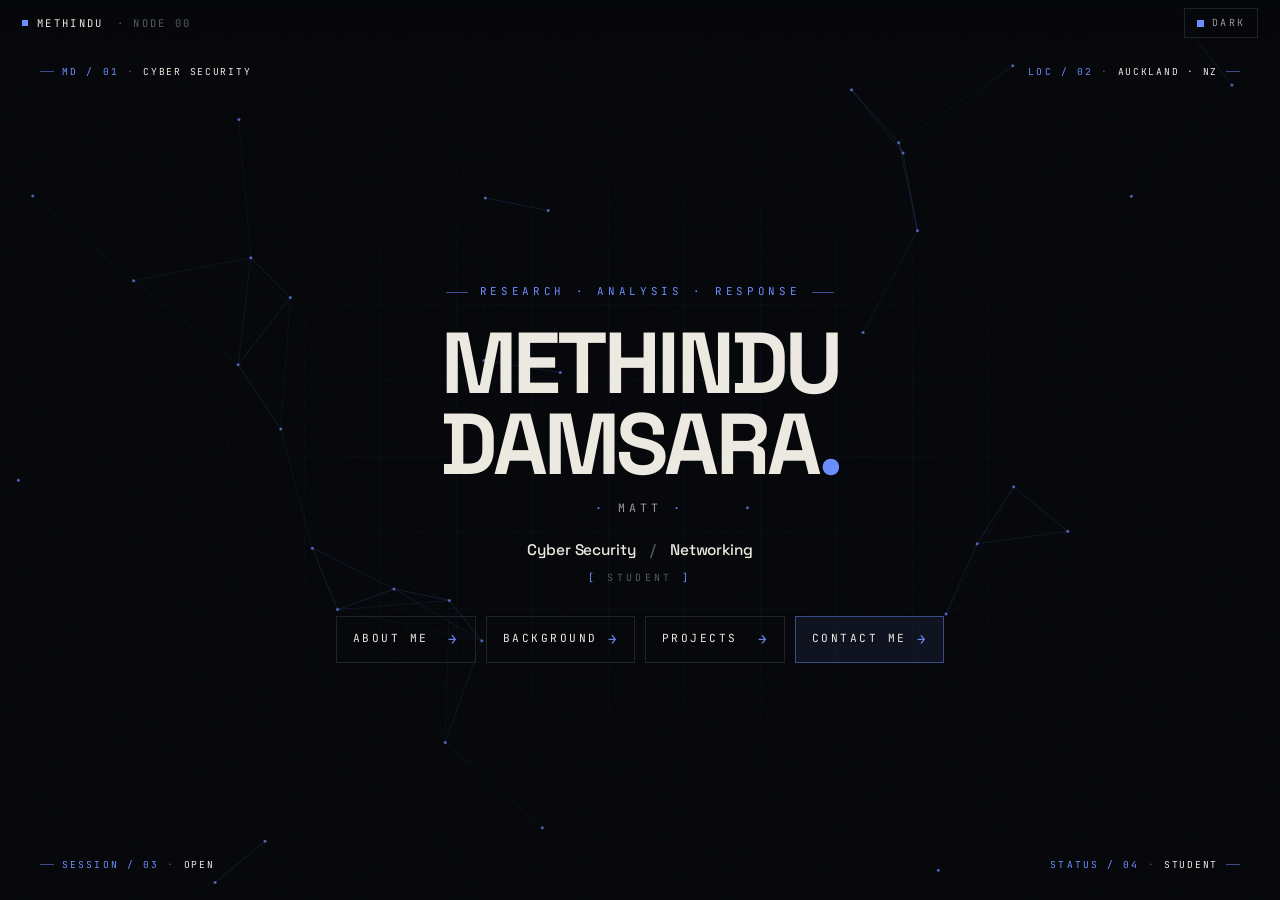
==== commit 3e85083d: "update" ====
--- a/index.html
+++ b/index.html
@@ -41,7 +41,7 @@
 
     <h1 class="hero-name">
       METHINDU<br>
-      DAMSARA<span class="accent-stroke">.</span>
+      DAMSARA<span class="accent-stroke cursor-blink">.</span>
     </h1>
 
     <p class="hero-alias">Matt</p>
--- a/style.css
+++ b/style.css
@@ -82,6 +82,7 @@
 body.is-home {
   overflow: hidden;
   height: 100vh;
+  height: 100dvh;
 }
 
 ::selection { background: var(--accent); color: var(--bg); }
@@ -92,13 +93,23 @@
 img     { display: block; max-width: 100%; }
 
 /* ============================================================
-   PAGE ENTER
+   PAGE ENTER · slower, calmer
    ============================================================ */
 @keyframes page-enter {
-  from { opacity: 0; transform: translateY(6px); }
+  from { opacity: 0; transform: translateY(4px); }
   to   { opacity: 1; transform: translateY(0); }
 }
-.page-enter { animation: page-enter 0.48s var(--ease) both; }
+.page-enter { animation: page-enter 0.7s var(--ease) both; }
+
+/* Terminal cursor blink (hero accent dot) */
+@keyframes terminal-blink {
+  0%, 49%   { opacity: 1; }
+  50%, 100% { opacity: 0; }
+}
+.cursor-blink {
+  display: inline-block;
+  animation: terminal-blink 1.05s linear infinite;
+}
 
 /* ============================================================
    BACKGROUND LAYERS
@@ -227,6 +238,7 @@
   position: relative;
   z-index: 2;
   height: 100vh;
+  height: 100dvh;
   display: flex;
   flex-direction: column;
   justify-content: center;
@@ -353,6 +365,10 @@
     transform var(--t-base) var(--ease);
   min-width: 140px;
   justify-content: space-between;
+  -webkit-user-select: none;
+  user-select: none;
+  -webkit-tap-highlight-color: transparent;
+  touch-action: manipulation;
 }
 .cta::before {
   content: '';
@@ -407,6 +423,8 @@
     border-color var(--t-base) ease,
     background-color var(--t-base) ease;
   overflow: hidden;
+  -webkit-tap-highlight-color: transparent;
+  touch-action: manipulation;
 }
 .channel::before {
   content: '';
@@ -447,6 +465,8 @@
 
 /* Bottom page nav */
 .page-nav {
+  position: relative;
+  z-index: 5;
   margin-top: 48px;
   padding-top: 22px;
   border-top: 1px solid var(--line);
@@ -459,7 +479,7 @@
   display: inline-flex;
   align-items: center;
   gap: 10px;
-  padding: 10px 14px;
+  padding: 12px 14px;
   font-family: var(--font-mono);
   font-size: 0.66rem;
   letter-spacing: 0.22em;
@@ -471,6 +491,10 @@
     border-color var(--t-base) ease,
     background-color var(--t-base) ease;
   white-space: nowrap;
+  -webkit-user-select: none;
+  user-select: none;
+  -webkit-tap-highlight-color: transparent;
+  touch-action: manipulation;
 }
 .nav-link:hover {
   color: var(--text);
@@ -883,7 +907,9 @@
    ============================================================ */
 @media (max-width: 980px) {
   .about-grid { grid-template-columns: 1fr; gap: 24px; }
-  .photo-frame { position: static; aspect-ratio: 4 / 3; max-width: 460px; }
+  /* Keep relative (not static) so absolute children stay contained — without this
+     .photo-center with inset:0 escapes and covers main.page, blocking nav clicks. */
+  .photo-frame { position: relative; top: auto; aspect-ratio: 4 / 3; max-width: 460px; }
 }
 
 @media (max-width: 720px) {
@@ -896,11 +922,13 @@
   .hero-corner { font-size: 0.54rem; max-width: 44%; }
   .hero-corner.tl, .hero-corner.tr { top: 52px; }
   .hero-corner.bl, .hero-corner.br { bottom: 18px; }
-  .hero-ctas .cta { min-width: 0; flex: 1 1 calc(50% - 5px); }
+  /* Larger touch targets on mobile */
+  .hero-ctas .cta { min-width: 0; flex: 1 1 calc(50% - 5px); padding: 14px 16px; }
 
   .contact-grid { grid-template-columns: 1fr; }
   .contact-meta { grid-template-columns: 1fr; }
   .page-nav { grid-template-columns: 1fr; gap: 8px; }
+  .nav-link { padding: 14px 16px; font-size: 0.68rem; }
   .nav-link.prev, .nav-link.home, .nav-link.next { justify-self: stretch; justify-content: center; }
 }
 
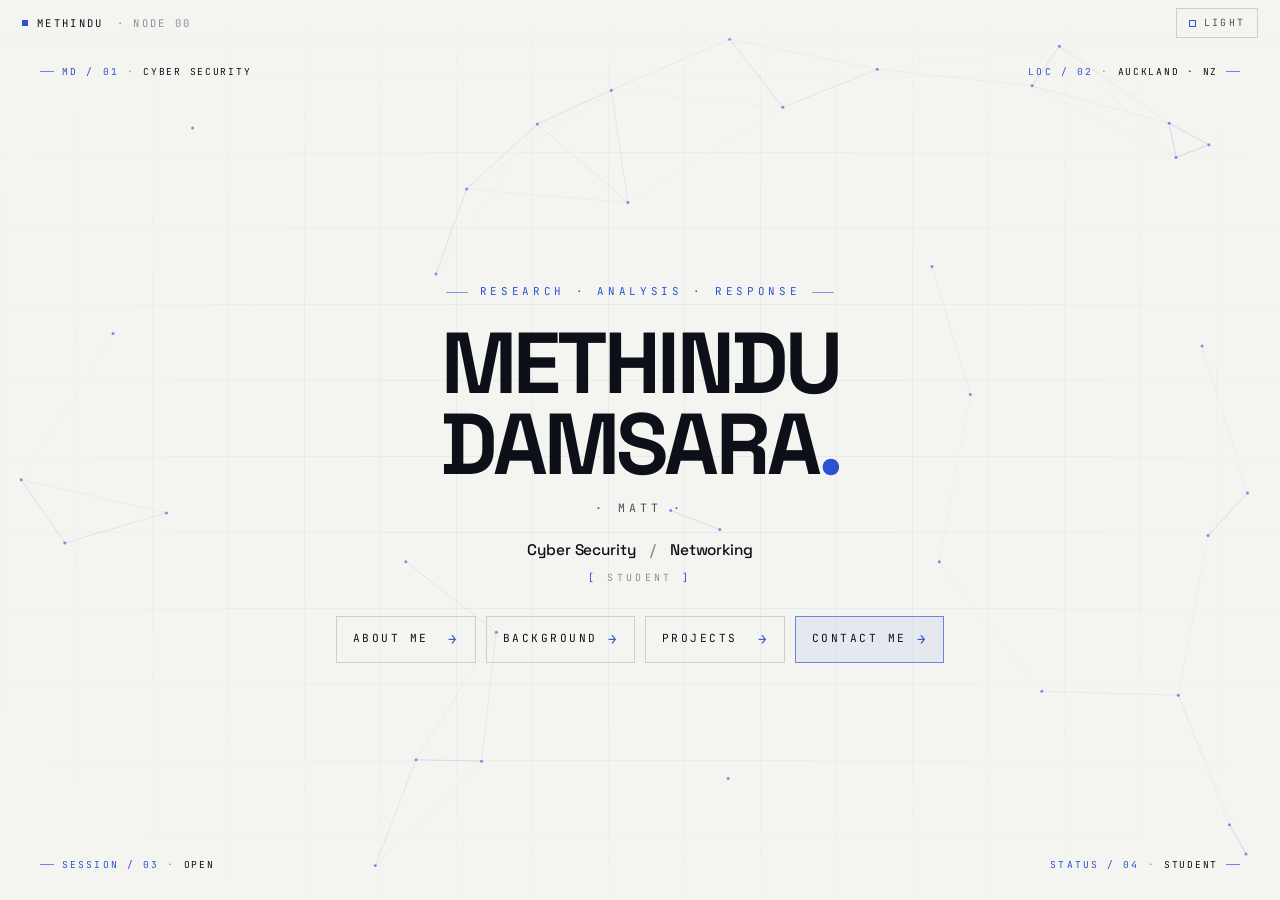
==== commit 73dff803: "1.1 bug fixes" ====
--- a/index.html
+++ b/index.html
@@ -2,13 +2,22 @@
 <html lang="en">
 <head>
   <meta charset="UTF-8" />
-  <meta name="viewport" content="width=device-width, initial-scale=1.0" />
+  <meta name="viewport" content="width=device-width, initial-scale=1.0, viewport-fit=cover" />
   <title>Methindu Damsara · Cyber Security / Networking</title>
   <meta name="description" content="Portfolio of Methindu Damsara (Matt). Cyber Security and Networking student based in Auckland, NZ." />
-  <script>if(localStorage.getItem('mdtheme')==='light')document.documentElement.setAttribute('data-theme','light');</script>
-  <link rel="preconnect" href="https://fonts.googleapis.com">
-  <link rel="preconnect" href="https://fonts.gstatic.com" crossorigin>
-  <link href="https://fonts.googleapis.com/css2?family=Inter:wght@400;500;600&family=JetBrains+Mono:wght@400;500&family=Space+Grotesk:wght@400;500;600;700&display=swap" rel="stylesheet">
+  <meta name="theme-color" content="#06070a" media="(prefers-color-scheme: dark)" />
+  <meta name="theme-color" content="#f4f4f0" media="(prefers-color-scheme: light)" />
+  <meta property="og:title" content="Methindu Damsara · Cyber Security / Networking" />
+  <meta property="og:description" content="Portfolio of Methindu Damsara (Matt). Cyber Security and Networking student based in Auckland, NZ." />
+  <meta property="og:type" content="website" />
+  <meta property="og:image" content="assets/profile@2x.jpg" />
+  <meta name="twitter:card" content="summary_large_image" />
+  <link rel="icon" href="data:image/svg+xml,%3Csvg xmlns='http://www.w3.org/2000/svg' viewBox='0 0 32 32'%3E%3Crect width='32' height='32' fill='%2306070a'/%3E%3Ccircle cx='16' cy='16' r='5' fill='%236b8eff'/%3E%3C/svg%3E" />
+  <script>(function(){try{var t=localStorage.getItem('mdtheme');if(!t)t=matchMedia('(prefers-color-scheme: light)').matches?'light':'dark';if(t==='light')document.documentElement.setAttribute('data-theme','light');}catch(e){}})();</script>
+  <link rel="preconnect" href="https://fonts.googleapis.com" />
+  <link rel="preconnect" href="https://fonts.gstatic.com" crossorigin />
+  <link rel="stylesheet" href="https://fonts.googleapis.com/css2?family=Inter:wght@400;500;600&family=JetBrains+Mono:wght@400;500&family=Space+Grotesk:wght@400;500;600;700&display=swap" media="print" onload="this.media='all'" />
+  <noscript><link rel="stylesheet" href="https://fonts.googleapis.com/css2?family=Inter:wght@400;500;600&family=JetBrains+Mono:wght@400;500&family=Space+Grotesk:wght@400;500;600;700&display=swap" /></noscript>
   <link rel="stylesheet" href="style.css" />
 </head>
 <body class="is-home">
--- a/style.css
+++ b/style.css
@@ -678,77 +678,63 @@
 }
 .about-section p + p { margin-top: 10px; }
 
-.photo-frame {
+/* Portrait module: treat the headshot as a designed UI component,
+   not a raw photo. Layered overlay + hairline border + depth shadow. */
+.portrait-module {
   position: sticky;
-  top: calc(var(--topbar-h) + 24px);
+  top: calc(var(--topbar-h) + 32px);
+  width: 100%;
+  max-width: 420px;
+  justify-self: end;
+}
+.portrait-frame {
+  position: relative;
+  margin: 0;
   aspect-ratio: 4 / 5;
-  border: 1px solid var(--line);
-  background:
-    linear-gradient(135deg, var(--accent-soft) 0%, transparent 60%),
-    var(--bg-elev);
-  display: flex;
-  flex-direction: column;
-  justify-content: space-between;
-  padding: 18px;
+  border-radius: 18px;
   overflow: hidden;
-}
-.photo-corner {
-  position: absolute;
-  width: 20px; height: 20px;
-  border: 1px solid var(--accent);
-}
-.photo-corner.tl { top: 10px; left: 10px; border-right: none; border-bottom: none; }
-.photo-corner.tr { top: 10px; right: 10px; border-left: none; border-bottom: none; }
-.photo-corner.bl { bottom: 10px; left: 10px; border-right: none; border-top: none; }
-.photo-corner.br { bottom: 10px; right: 10px; border-left: none; border-top: none; }
-
-.photo-label {
-  font-family: var(--font-mono);
-  font-size: 0.64rem;
-  letter-spacing: 0.24em;
-  text-transform: uppercase;
-  color: var(--accent);
-  position: relative;
-  z-index: 2;
-}
-.photo-center {
+  background: var(--bg-elev);
+  isolation: isolate;
+  box-shadow:
+    0 1px 0 rgba(255, 255, 255, 0.04) inset,
+    0 30px 70px -28px rgba(0, 0, 0, 0.70),
+    0 12px 32px -18px rgba(0, 0, 0, 0.45);
+}
+.portrait-img {
+  display: block;
+  width: 100%;
+  height: 100%;
+  object-fit: cover;
+  object-position: 50% 22%;
+  filter: saturate(1.04) contrast(1.05);
+}
+.portrait-overlay {
   position: absolute;
   inset: 0;
-  display: flex;
-  align-items: center;
-  justify-content: center;
-  flex-direction: column;
-  gap: 10px;
-  z-index: 1;
-}
-.photo-glyph {
-  font-family: var(--font-mono);
-  font-size: 2rem;
-  color: var(--text-mute);
-  letter-spacing: 0.1em;
-}
-.photo-caption {
-  font-family: var(--font-mono);
-  font-size: 0.64rem;
-  letter-spacing: 0.32em;
-  text-transform: uppercase;
-  color: var(--text-mute);
-}
-.photo-meta {
-  font-family: var(--font-mono);
-  font-size: 0.6rem;
-  letter-spacing: 0.22em;
-  text-transform: uppercase;
-  color: var(--text-mute);
-  position: relative;
-  z-index: 2;
-  display: flex;
-  flex-direction: column;
-  gap: 3px;
-  text-align: right;
-  align-self: flex-end;
-}
-.photo-meta .accent { color: var(--accent); }
+  pointer-events: none;
+  background:
+    linear-gradient(155deg, rgba(255, 255, 255, 0.08) 0%, rgba(255, 255, 255, 0) 38%),
+    linear-gradient(0deg, rgba(6, 7, 10, 0.55) 0%, rgba(6, 7, 10, 0) 50%),
+    linear-gradient(180deg, rgba(107, 142, 255, 0.06) 0%, rgba(107, 142, 255, 0) 35%);
+}
+.portrait-hairline {
+  position: absolute;
+  inset: 0;
+  pointer-events: none;
+  border-radius: inherit;
+  border: 1px solid rgba(255, 255, 255, 0.08);
+  box-shadow: inset 0 0 0 1px rgba(107, 142, 255, 0.05);
+}
+
+html[data-theme="light"] .portrait-overlay {
+  background:
+    linear-gradient(155deg, rgba(255, 255, 255, 0.35) 0%, rgba(255, 255, 255, 0) 38%),
+    linear-gradient(0deg, rgba(13, 16, 24, 0.18) 0%, rgba(13, 16, 24, 0) 50%);
+}
+html[data-theme="light"] .portrait-hairline {
+  border-color: rgba(13, 16, 24, 0.10);
+  box-shadow: inset 0 0 0 1px rgba(45, 82, 209, 0.06);
+}
 
 /* ============================================================
    PROJECTS
@@ -906,10 +892,13 @@
    RESPONSIVE
    ============================================================ */
 @media (max-width: 980px) {
-  .about-grid { grid-template-columns: 1fr; gap: 24px; }
-  /* Keep relative (not static) so absolute children stay contained — without this
-     .photo-center with inset:0 escapes and covers main.page, blocking nav clicks. */
-  .photo-frame { position: relative; top: auto; aspect-ratio: 4 / 3; max-width: 460px; }
+  .about-grid { grid-template-columns: 1fr; gap: 32px; }
+  .portrait-module {
+    position: relative;
+    top: auto;
+    justify-self: start;
+    max-width: 320px;
+  }
 }
 
 @media (max-width: 720px) {
@@ -934,10 +923,33 @@
 
 @media (max-width: 480px) {
   body.is-home { overflow: auto; height: auto; }
-  .hero { height: auto; min-height: 100vh; padding-top: calc(var(--topbar-h) + 60px); padding-bottom: 60px; }
+  .hero { height: auto; min-height: 100dvh; padding-top: calc(var(--topbar-h) + 60px); padding-bottom: 60px; }
   .hero-corner { font-size: 0.5rem; }
   .row { grid-template-columns: 1fr; }
   .row-meta { text-align: left; }
+}
+
+/* Short viewports (landscape phones, split-screen tablets):
+   release the home page scroll lock so corner labels and CTAs are reachable. */
+@media (max-height: 600px) {
+  body.is-home { overflow: auto; height: auto; }
+  .hero {
+    height: auto;
+    min-height: 100dvh;
+    padding-top: calc(var(--topbar-h) + 56px);
+    padding-bottom: 56px;
+  }
+  .hero-corner.tl, .hero-corner.tr { top: calc(var(--topbar-h) + 8px); }
+  .hero-corner.bl, .hero-corner.br { bottom: 14px; }
+}
+
+/* Keyboard focus rings for non-CTA interactive elements. */
+.theme-toggle:focus-visible,
+.channel:focus-visible,
+.nav-link:focus-visible {
+  outline: none;
+  border-color: var(--accent);
+  box-shadow: var(--shadow-glow);
 }
 
 @media (prefers-reduced-motion: reduce) {
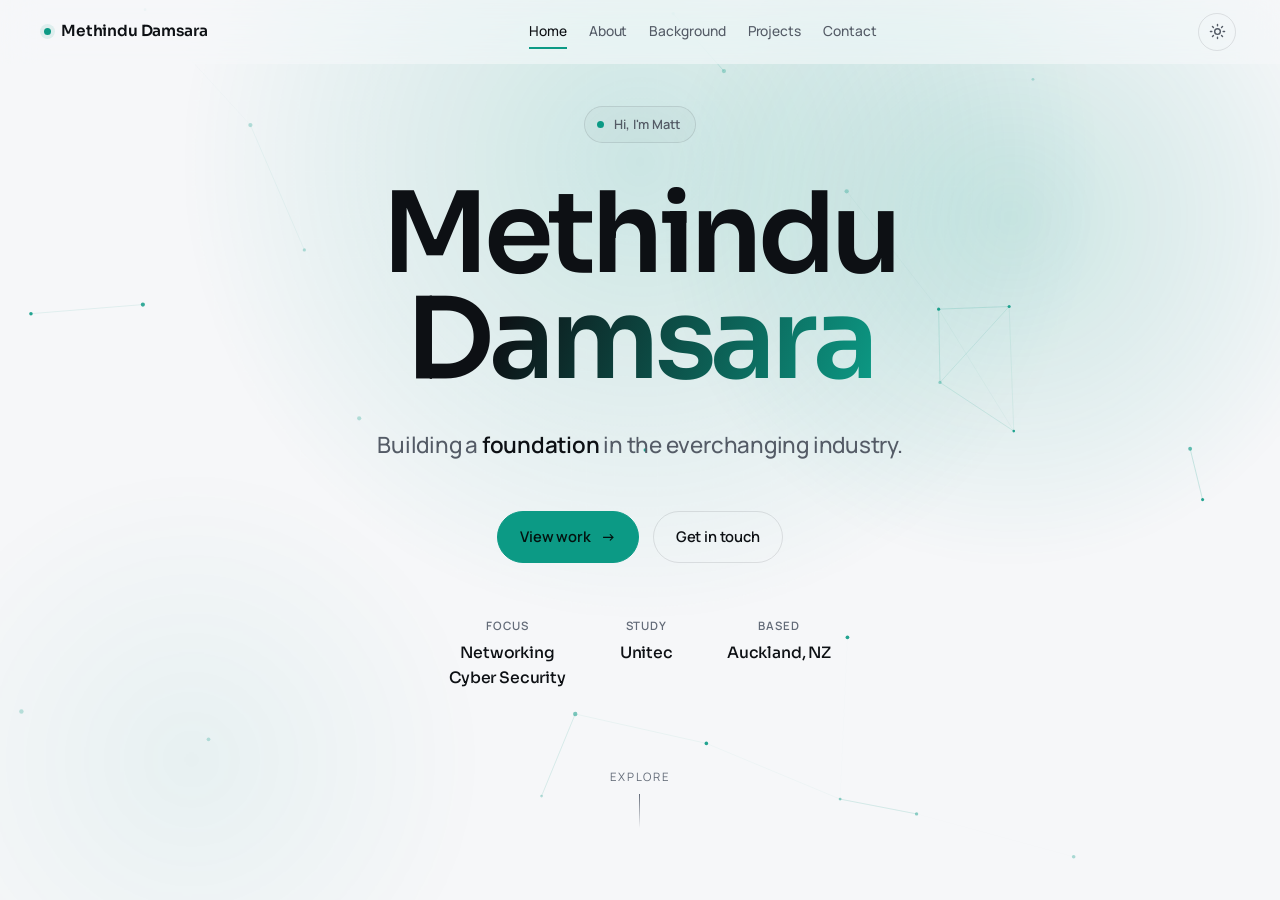
==== commit d28a6b61: "new design 1.1" ====
--- a/index.html
+++ b/index.html
@@ -3,94 +3,86 @@
 <head>
   <meta charset="UTF-8" />
   <meta name="viewport" content="width=device-width, initial-scale=1.0, viewport-fit=cover" />
-  <title>Methindu Damsara · Cyber Security / Networking</title>
-  <meta name="description" content="Portfolio of Methindu Damsara (Matt). Cyber Security and Networking student based in Auckland, NZ." />
-  <meta name="theme-color" content="#06070a" media="(prefers-color-scheme: dark)" />
-  <meta name="theme-color" content="#f4f4f0" media="(prefers-color-scheme: light)" />
-  <meta property="og:title" content="Methindu Damsara · Cyber Security / Networking" />
-  <meta property="og:description" content="Portfolio of Methindu Damsara (Matt). Cyber Security and Networking student based in Auckland, NZ." />
+  <title>Methindu Damsara · Cyber Security and Networking</title>
+  <meta name="description" content="Methindu Damsara (Matt). Cyber Security and Networking student in Auckland, New Zealand. Bachelor of Computing Systems at Unitec." />
+  <meta name="theme-color" content="#08090c" data-dynamic />
+  <meta property="og:title" content="Methindu Damsara · Cyber Security and Networking" />
+  <meta property="og:description" content="Cyber Security and Networking student in Auckland, New Zealand." />
   <meta property="og:type" content="website" />
   <meta property="og:image" content="assets/profile@2x.jpg" />
   <meta name="twitter:card" content="summary_large_image" />
-  <link rel="icon" href="data:image/svg+xml,%3Csvg xmlns='http://www.w3.org/2000/svg' viewBox='0 0 32 32'%3E%3Crect width='32' height='32' fill='%2306070a'/%3E%3Ccircle cx='16' cy='16' r='5' fill='%236b8eff'/%3E%3C/svg%3E" />
-  <script>(function(){try{var t=localStorage.getItem('mdtheme');if(!t)t=matchMedia('(prefers-color-scheme: light)').matches?'light':'dark';if(t==='light')document.documentElement.setAttribute('data-theme','light');}catch(e){}})();</script>
+  <link rel="icon" type="image/png" href="favicon.png?v=12" />
+  <link rel="apple-touch-icon" href="favicon.png?v=12" />
+  <script>(function(){try{var t=localStorage.getItem('mdtheme');if(t!=='light'&&t!=='dark')t=matchMedia('(prefers-color-scheme: dark)').matches?'dark':'light';document.documentElement.setAttribute('data-theme',t);}catch(e){}})();</script>
   <link rel="preconnect" href="https://fonts.googleapis.com" />
   <link rel="preconnect" href="https://fonts.gstatic.com" crossorigin />
-  <link rel="stylesheet" href="https://fonts.googleapis.com/css2?family=Inter:wght@400;500;600&family=JetBrains+Mono:wght@400;500&family=Space+Grotesk:wght@400;500;600;700&display=swap" media="print" onload="this.media='all'" />
-  <noscript><link rel="stylesheet" href="https://fonts.googleapis.com/css2?family=Inter:wght@400;500;600&family=JetBrains+Mono:wght@400;500&family=Space+Grotesk:wght@400;500;600;700&display=swap" /></noscript>
-  <link rel="stylesheet" href="style.css" />
+  <link rel="stylesheet" href="https://fonts.googleapis.com/css2?family=Manrope:wght@400;500;600;700&family=Sora:wght@400;500;600;700&display=swap" media="print" onload="this.media='all'" />
+  <noscript><link rel="stylesheet" href="https://fonts.googleapis.com/css2?family=Manrope:wght@400;500;600;700&family=Sora:wght@400;500;600;700&display=swap" /></noscript>
+  <link rel="stylesheet" href="style.css?v=17" />
+  <noscript><style>.enter,.reveal{opacity:1!important;transform:none!important;filter:none!important;}</style></noscript>
 </head>
 <body class="is-home">
 
-  <canvas id="bgCanvas" aria-hidden="true"></canvas>
-  <div class="bg-grid" aria-hidden="true"></div>
-  <div class="bg-noise" aria-hidden="true"></div>
-  <canvas id="trailCanvas" aria-hidden="true"></canvas>
+  <div class="glow" aria-hidden="true"></div>
+  <div class="grain" aria-hidden="true"></div>
 
   <header class="topbar" role="banner">
-    <a href="index.html" class="topbar-mark"><span class="dot" aria-hidden="true"></span>METHINDU<span class="mark-meta"> · NODE 00</span></a>
-    <button class="theme-toggle decrypt" aria-label="Toggle light or dark theme">
-      <span class="tt-icon" aria-hidden="true"></span>
-      <span class="decrypt-text" data-theme-label>DARK</span>
-    </button>
+    <a href="index.html" class="brand">
+      <span class="brand-dot" aria-hidden="true"></span>
+      <span class="brand-name">Methindu Damsara</span>
+    </a>
+    <nav class="nav" id="primary-nav" aria-label="Primary">
+      <a href="index.html" class="active">Home</a>
+      <a href="about.html">About</a>
+      <a href="background.html">Background</a>
+      <a href="projects.html">Projects</a>
+      <a href="contact.html">Contact</a>
+    </nav>
+    <div class="bar-actions">
+      <button class="theme-toggle" aria-label="Toggle light or dark theme">
+        <svg class="i-moon" viewBox="0 0 24 24" fill="none" stroke="currentColor" stroke-width="2" stroke-linecap="round" stroke-linejoin="round"><path d="M21 12.79A9 9 0 1 1 11.21 3 7 7 0 0 0 21 12.79z"/></svg>
+        <svg class="i-sun" viewBox="0 0 24 24" fill="none" stroke="currentColor" stroke-width="2" stroke-linecap="round" stroke-linejoin="round"><circle cx="12" cy="12" r="4"/><path d="M12 2v2M12 20v2M4.9 4.9l1.4 1.4M17.7 17.7l1.4 1.4M2 12h2M20 12h2M4.9 19.1l1.4-1.4M17.7 6.3l1.4-1.4"/></svg>
+      </button>
+      <button class="nav-toggle" aria-label="Open menu" aria-controls="primary-nav" aria-expanded="false">
+        <span class="nt-bars" aria-hidden="true"><span></span><span></span><span></span></span>
+      </button>
+    </div>
   </header>
 
-  <main class="hero page-enter">
+  <main class="hero">
+    <div class="hero-inner">
+      <span class="hero-eyebrow enter" style="--d:0ms">
+        <span class="live" aria-hidden="true"></span>
+        Hi, I'm Matt
+      </span>
 
-    <span class="hero-corner tl">
-      <span class="marker" aria-hidden="true"></span>
-      <span><span class="ci">MD / 01</span> · <span class="cv">Cyber Security</span></span>
-    </span>
-    <span class="hero-corner tr">
-      <span class="marker" aria-hidden="true"></span>
-      <span><span class="ci">LOC / 02</span> · <span class="cv">Auckland · NZ</span></span>
-    </span>
+      <h1 class="hero-name">
+        <span class="line"><span class="enter" style="--d:120ms; display:inline-block">Methindu</span></span>
+        <span class="line"><span class="enter grad" style="--d:220ms; display:inline-block">Damsara</span></span>
+      </h1>
 
-    <p class="hero-tag">Research · Analysis · Response</p>
+      <p class="hero-role enter" style="--d:360ms">
+        Building a <b>foundation</b> in the everchanging industry.
+      </p>
 
-    <h1 class="hero-name">
-      METHINDU<br>
-      DAMSARA<span class="accent-stroke cursor-blink">.</span>
-    </h1>
+      <div class="hero-ctas enter" style="--d:480ms">
+        <a class="btn primary" href="projects.html">View work <span class="arrow" aria-hidden="true">&rarr;</span></a>
+        <a class="btn" href="contact.html">Get in touch</a>
+      </div>
 
-    <p class="hero-alias">Matt</p>
-
-    <p class="hero-descriptor">
-      Cyber Security <span class="sep">/</span> Networking
-    </p>
-
-    <p class="hero-sublabel">Student</p>
-
-    <div class="hero-ctas">
-      <a class="cta decrypt" href="about.html">
-        <span class="cta-label decrypt-text">About Me</span>
-        <span class="cta-arrow" aria-hidden="true">&rarr;</span>
-      </a>
-      <a class="cta decrypt" href="background.html">
-        <span class="cta-label decrypt-text">Background</span>
-        <span class="cta-arrow" aria-hidden="true">&rarr;</span>
-      </a>
-      <a class="cta decrypt" href="projects.html">
-        <span class="cta-label decrypt-text">Projects</span>
-        <span class="cta-arrow" aria-hidden="true">&rarr;</span>
-      </a>
-      <a class="cta decrypt primary" href="contact.html">
-        <span class="cta-label decrypt-text">Contact Me</span>
-        <span class="cta-arrow" aria-hidden="true">&rarr;</span>
-      </a>
+      <div class="hero-meta enter" style="--d:600ms">
+        <span class="m"><span class="mk">Focus</span><span class="mv">Networking<br>Cyber Security</span></span>
+        <span class="m"><span class="mk">Study</span><span class="mv">Unitec</span></span>
+        <span class="m"><span class="mk">Based</span><span class="mv">Auckland, NZ</span></span>
+      </div>
     </div>
 
-    <span class="hero-corner bl">
-      <span class="marker" aria-hidden="true"></span>
-      <span><span class="ci">SESSION / 03</span> · <span class="cv">Open</span></span>
-    </span>
-    <span class="hero-corner br">
-      <span class="marker" aria-hidden="true"></span>
-      <span><span class="ci">STATUS / 04</span> · <span class="cv">Student</span></span>
-    </span>
-
+    <a class="scroll-cue" href="about.html" aria-label="Continue to About">
+      <span>Explore</span>
+      <span class="bar" aria-hidden="true"></span>
+    </a>
   </main>
 
-  <script src="script.js"></script>
+  <script src="script.js?v=13"></script>
 </body>
 </html>
--- a/style.css
+++ b/style.css
@@ -1,959 +1,971 @@
 /* ============================================================
-   METHINDU DAMSARA · Cyber Security / Networking
-   v7 compact multi-page. No em dashes anywhere in content.
+   Methindu Damsara portfolio
+   Premium minimal identity. Apple / Linear feel:
+   large elegant type, generous space, monochrome base with a
+   single teal accent, soft ambient light, cinematic reveals.
+   No em dashes anywhere in this file.
    ============================================================ */
 
-/* ----- DARK (default) ----- */
+*,
+*::before,
+*::after { box-sizing: border-box; margin: 0; padding: 0; }
+
 :root {
-  --bg:         #06070a;
-  --bg-elev:    #0b0c10;
-  --bg-card:    rgba(11, 12, 16, 0.65);
-  --text:       #ece9e0;
-  --text-dim:   #9a9a9a;
-  --text-mute:  #565a64;
-  --accent:     #6b8eff;
-  --accent-dim: #3a4d8a;
-  --accent-soft: rgba(107, 142, 255, 0.09);
-  --line:       #1f222a;
-  --line-soft:  #15171c;
-  --shadow-glow: 0 0 0 1px rgba(107, 142, 255, 0.18);
-
-  --noise-opacity: 0.05;
-  --grid-opacity: 0.04;
-
-  --font-display: 'Space Grotesk', 'Inter', system-ui, sans-serif;
-  --font-body:    'Inter', 'Space Grotesk', system-ui, sans-serif;
-  --font-mono:    'JetBrains Mono', ui-monospace, 'Courier New', monospace;
-
-  --maxw: 1220px;
-  --topbar-h: 46px;
-
-  --t-fast: 0.16s;
-  --t-base: 0.26s;
-  --t-slow: 0.42s;
-  --ease:   cubic-bezier(0.16, 1, 0.3, 1);
-}
-
-/* ----- LIGHT ----- */
-html[data-theme="light"] {
-  --bg:         #f4f4f0;
-  --bg-elev:    #ececeb;
-  --bg-card:    rgba(255, 255, 255, 0.55);
-  --text:       #0d1018;
-  --text-dim:   #4a4f5a;
-  --text-mute:  #8a8f99;
-  --accent:     #2d52d1;
-  --accent-dim: #6a86df;
-  --accent-soft: rgba(45, 82, 209, 0.07);
-  --line:       #cfcfc8;
-  --line-soft:  #e1e1db;
-  --shadow-glow: 0 0 0 1px rgba(45, 82, 209, 0.16);
-
-  --noise-opacity: 0.03;
-  --grid-opacity: 0.06;
-}
-
-/* ============================================================
-   RESET
-   ============================================================ */
-*, *::before, *::after {
-  box-sizing: border-box;
-  margin: 0;
-  padding: 0;
-  border-radius: 0;
-}
-
-html, body { height: 100%; background: var(--bg); }
-html { transition: background-color var(--t-base) ease; }
+  /* dark mode (default) */
+  --bg: #08090c;
+  --bg-2: #0d0f14;
+  --surface: rgba(255, 255, 255, 0.024);
+  --surface-2: rgba(255, 255, 255, 0.04);
+  --accent: #34e1c4;
+  --accent-rgb: 52, 225, 196;
+  --accent-soft: rgba(52, 225, 196, 0.12);
+  --text: #f3f5f7;
+  --text-dim: #a2a8b2;
+  --text-mute: #838b97;
+  --line: rgba(255, 255, 255, 0.09);
+  --line-soft: rgba(255, 255, 255, 0.05);
+  --glass: rgba(10, 12, 16, 0.55);
+  --shadow: 0 30px 80px -40px rgba(0, 0, 0, 0.8);
+  --glow-a: rgba(52, 225, 196, 0.24);
+  --glow-b: rgba(52, 225, 196, 0.09);
+
+  --font-display: "Sora", system-ui, sans-serif;
+  --font-body: "Manrope", system-ui, sans-serif;
+
+  --ease: cubic-bezier(0.16, 1, 0.3, 1);
+  --ease-soft: cubic-bezier(0.4, 0, 0.2, 1);
+  --topbar-h: 64px;
+  --maxw: 1080px;
+}
+
+[data-theme="light"] {
+  --bg: #f6f7f9;
+  --bg-2: #ffffff;
+  --surface: rgba(10, 14, 20, 0.018);
+  --surface-2: rgba(10, 14, 20, 0.035);
+  --accent: #0c9a85;
+  --accent-rgb: 12, 154, 133;
+  --accent-soft: rgba(12, 154, 133, 0.1);
+  --text: #0d1014;
+  --text-dim: #545b66;
+  --text-mute: #636b78;
+  --line: rgba(10, 14, 20, 0.1);
+  --line-soft: rgba(10, 14, 20, 0.05);
+  --glass: rgba(246, 247, 249, 0.62);
+  --shadow: 0 30px 80px -46px rgba(20, 30, 40, 0.4);
+  --glow-a: rgba(12, 154, 133, 0.18);
+  --glow-b: rgba(12, 154, 133, 0.06);
+}
+
+html { scroll-behavior: smooth; }
 
 body {
+  font-family: var(--font-body);
   background: var(--bg);
   color: var(--text);
-  font-family: var(--font-body);
-  font-size: 0.98rem;
   line-height: 1.6;
-  letter-spacing: 0.005em;
+  min-height: 100vh;
+  overflow-x: hidden;
   -webkit-font-smoothing: antialiased;
-  cursor: auto;
-  overflow-x: hidden;
-  transition: background-color var(--t-base) ease, color var(--t-base) ease;
-}
-
-body.is-home {
-  overflow: hidden;
-  height: 100vh;
-  height: 100dvh;
-}
-
-::selection { background: var(--accent); color: var(--bg); }
-
-a       { color: inherit; text-decoration: none; }
-button  { background: transparent; border: none; color: inherit; font: inherit; cursor: pointer; }
-ol, ul  { list-style: none; }
-img     { display: block; max-width: 100%; }
-
-/* ============================================================
-   PAGE ENTER · slower, calmer
-   ============================================================ */
-@keyframes page-enter {
-  from { opacity: 0; transform: translateY(4px); }
-  to   { opacity: 1; transform: translateY(0); }
-}
-.page-enter { animation: page-enter 0.7s var(--ease) both; }
-
-/* Terminal cursor blink (hero accent dot) */
-@keyframes terminal-blink {
-  0%, 49%   { opacity: 1; }
-  50%, 100% { opacity: 0; }
-}
-.cursor-blink {
-  display: inline-block;
-  animation: terminal-blink 1.05s linear infinite;
-}
-
-/* ============================================================
-   BACKGROUND LAYERS
-   ============================================================ */
-#bgCanvas {
+  -moz-osx-font-smoothing: grayscale;
+  text-rendering: optimizeLegibility;
+  letter-spacing: -0.005em;
+  transition: background 0.6s var(--ease-soft), color 0.6s var(--ease-soft);
+}
+
+body.is-home { overflow-x: hidden; }
+
+a { color: inherit; text-decoration: none; }
+
+::selection {
+  background: rgba(var(--accent-rgb), 0.24);
+  color: var(--text);
+}
+
+/* keyboard focus ring (only for keyboard nav, not mouse clicks) */
+:focus-visible {
+  outline: 2px solid var(--accent);
+  outline-offset: 3px;
+}
+:focus:not(:focus-visible) { outline: none; }
+
+::-webkit-scrollbar { width: 10px; height: 10px; }
+::-webkit-scrollbar-thumb { background: var(--line); border-radius: 10px; }
+::-webkit-scrollbar-thumb:hover { background: var(--text-mute); }
+
+/* ---------- ambient light ---------- */
+
+.glow {
   position: fixed;
   inset: 0;
-  width: 100%;
-  height: 100%;
+  z-index: 0;
   pointer-events: none;
-  z-index: 0;
-  opacity: 0.95;
-  transition: opacity var(--t-base) ease;
-}
-html[data-theme="light"] #bgCanvas { opacity: 0.85; }
-
-.bg-grid {
+  overflow: hidden;
+  /* primary cursor-following ambient light */
+  background:
+    radial-gradient(60vmax 60vmax at var(--gx, 50%) var(--gy, 18%), var(--glow-a), transparent 60%);
+  transition: background-position 0.6s var(--ease-soft);
+  transform-origin: 50% 30%;
+  will-change: transform, opacity;
+  animation: breathe 11s var(--ease-soft) infinite;
+}
+
+/* two slow-drifting aurora orbs (autonomous, not cursor driven) */
+.glow::before,
+.glow::after {
+  content: "";
+  position: absolute;
+  border-radius: 50%;
+  pointer-events: none;
+  will-change: transform;
+  filter: blur(8px);
+}
+.glow::before {
+  width: 62vmax;
+  height: 62vmax;
+  top: -14vmax;
+  right: -10vmax;
+  background: radial-gradient(circle at center, var(--glow-a), transparent 62%);
+  animation: aurora-a 30s ease-in-out infinite;
+}
+.glow::after {
+  width: 54vmax;
+  height: 54vmax;
+  bottom: -16vmax;
+  left: -12vmax;
+  background: radial-gradient(circle at center, var(--glow-b), transparent 60%);
+  animation: aurora-b 38s ease-in-out infinite;
+}
+
+.grain {
   position: fixed;
   inset: 0;
+  z-index: 0;
   pointer-events: none;
-  z-index: 0;
-  background-image:
-    linear-gradient(to right, rgba(107, 142, 255, var(--grid-opacity)) 1px, transparent 1px),
-    linear-gradient(to bottom, rgba(107, 142, 255, var(--grid-opacity)) 1px, transparent 1px);
-  background-size: 76px 76px;
-  mask-image: radial-gradient(ellipse at center, #000 25%, transparent 88%);
-  -webkit-mask-image: radial-gradient(ellipse at center, #000 25%, transparent 88%);
-}
-html[data-theme="light"] .bg-grid {
-  background-image:
-    linear-gradient(to right, rgba(45, 82, 209, var(--grid-opacity)) 1px, transparent 1px),
-    linear-gradient(to bottom, rgba(45, 82, 209, var(--grid-opacity)) 1px, transparent 1px);
-}
-
-.bg-noise {
-  position: fixed;
-  inset: 0;
-  pointer-events: none;
-  z-index: 1;
-  opacity: var(--noise-opacity);
-  mix-blend-mode: overlay;
-  background-image: url("data:image/svg+xml;utf8,%3Csvg viewBox='0 0 200 200' xmlns='http://www.w3.org/2000/svg'%3E%3Cfilter id='n'%3E%3CfeTurbulence type='fractalNoise' baseFrequency='0.9' numOctaves='3' stitchTiles='stitch'/%3E%3C/filter%3E%3Crect width='100%25' height='100%25' filter='url(%23n)'/%3E%3C/svg%3E");
-}
-
-#trailCanvas {
-  position: fixed;
-  inset: 0;
-  width: 100%;
-  height: 100%;
-  pointer-events: none;
-  z-index: 9999;
-}
-
-/* ============================================================
-   TOP BAR
-   ============================================================ */
+  opacity: 0.4;
+  background-image: radial-gradient(var(--line-soft) 0.5px, transparent 0.5px);
+  background-size: 4px 4px;
+  -webkit-mask-image: radial-gradient(circle at 50% 30%, #000, transparent 85%);
+  mask-image: radial-gradient(circle at 50% 30%, #000, transparent 85%);
+}
+
+/* ---------- topbar ---------- */
+
 .topbar {
   position: fixed;
-  top: 0; left: 0; right: 0;
+  top: 0;
+  left: 0;
+  right: 0;
+  height: var(--topbar-h);
   z-index: 50;
-  height: var(--topbar-h);
   display: flex;
   align-items: center;
   justify-content: space-between;
-  padding: 0 22px;
-  font-family: var(--font-mono);
-  font-size: 0.66rem;
-  letter-spacing: 0.22em;
-  text-transform: uppercase;
+  padding: 0 clamp(18px, 5vw, 44px);
+  background: var(--glass);
+  backdrop-filter: blur(18px) saturate(150%);
+  -webkit-backdrop-filter: blur(18px) saturate(150%);
+  border-bottom: 1px solid transparent;
+  transition: border-color 0.4s var(--ease-soft), background 0.4s var(--ease-soft);
+}
+.topbar.scrolled { border-bottom-color: var(--line); }
+
+.brand {
+  display: inline-flex;
+  align-items: center;
+  gap: 10px;
+  font-family: var(--font-display);
+  font-weight: 600;
+  font-size: 0.96rem;
+  letter-spacing: -0.01em;
+}
+.brand-dot {
+  width: 7px;
+  height: 7px;
+  border-radius: 50%;
+  background: var(--accent);
+  box-shadow: 0 0 0 4px var(--accent-soft);
+}
+.brand-name { color: var(--text); }
+
+.nav {
+  display: inline-flex;
+  align-items: center;
+  gap: clamp(4px, 1.4vw, 14px);
+}
+.nav a {
+  position: relative;
+  padding: 8px 4px;
+  font-size: 0.86rem;
+  font-weight: 500;
   color: var(--text-dim);
-  background: linear-gradient(to bottom, var(--bg) 30%, transparent);
-  transition: color var(--t-base) ease;
-}
-
-.topbar-mark {
+  transition: color 0.25s var(--ease);
+}
+.nav a::after {
+  content: "";
+  position: absolute;
+  left: 4px;
+  right: 4px;
+  bottom: 2px;
+  height: 1.5px;
+  background: var(--accent);
+  transform: scaleX(0);
+  transform-origin: left;
+  transition: transform 0.35s var(--ease);
+}
+.nav a:hover { color: var(--text); }
+.nav a:hover::after { transform: scaleX(1); }
+.nav a.active { color: var(--text); }
+.nav a.active::after { transform: scaleX(1); }
+
+.theme-toggle {
+  display: inline-grid;
+  place-items: center;
+  width: 38px;
+  height: 38px;
+  background: none;
+  border: 1px solid var(--line);
+  border-radius: 50%;
+  cursor: pointer;
+  color: var(--text-dim);
+  transition: border-color 0.25s var(--ease), color 0.25s var(--ease), transform 0.4s var(--ease);
+  -webkit-tap-highlight-color: transparent;
+  touch-action: manipulation;
+}
+.theme-toggle:hover { border-color: var(--accent); color: var(--text); transform: rotate(20deg); }
+.theme-toggle svg { width: 17px; height: 17px; }
+.theme-toggle .i-sun { display: none; }
+.theme-toggle .i-moon { display: block; }
+[data-theme="light"] .theme-toggle .i-sun { display: block; }
+[data-theme="light"] .theme-toggle .i-moon { display: none; }
+
+.bar-actions { display: inline-flex; align-items: center; gap: 10px; }
+
+/* hamburger button (mobile only) */
+.nav-toggle {
+  display: none;
+  place-items: center;
+  width: 38px;
+  height: 38px;
+  background: none;
+  border: 1px solid var(--line);
+  border-radius: 50%;
+  cursor: pointer;
+  color: var(--text-dim);
+  transition: border-color 0.25s var(--ease), color 0.25s var(--ease);
+  -webkit-tap-highlight-color: transparent;
+  touch-action: manipulation;
+}
+.nav-toggle:hover { border-color: var(--accent); color: var(--text); }
+.nt-bars { position: relative; width: 17px; height: 12px; }
+.nt-bars span {
+  position: absolute;
+  left: 0;
+  right: 0;
+  height: 2px;
+  border-radius: 2px;
+  background: currentColor;
+  transition: transform 0.3s var(--ease), opacity 0.2s var(--ease);
+}
+.nt-bars span:nth-child(1) { top: 0; }
+.nt-bars span:nth-child(2) { top: 5px; }
+.nt-bars span:nth-child(3) { top: 10px; }
+.nav-toggle[aria-expanded="true"] .nt-bars span:nth-child(1) { transform: translateY(5px) rotate(45deg); }
+.nav-toggle[aria-expanded="true"] .nt-bars span:nth-child(2) { opacity: 0; }
+.nav-toggle[aria-expanded="true"] .nt-bars span:nth-child(3) { transform: translateY(-5px) rotate(-45deg); }
+
+/* ---------- page shell ---------- */
+
+main.page {
+  position: relative;
+  z-index: 1;
+  max-width: var(--maxw);
+  margin: 0 auto;
+  padding: calc(var(--topbar-h) + clamp(56px, 11vw, 130px)) clamp(20px, 6vw, 44px) clamp(40px, 8vw, 90px);
+}
+
+.page-head { margin-bottom: clamp(44px, 8vw, 88px); max-width: 30ch; }
+.eyebrow {
   display: inline-flex;
   align-items: center;
   gap: 9px;
+  font-size: 0.78rem;
+  font-weight: 600;
+  letter-spacing: 0.04em;
+  color: var(--accent);
+  margin-bottom: 22px;
+}
+.eyebrow::before {
+  content: "";
+  width: 22px;
+  height: 1px;
+  background: var(--accent);
+  opacity: 0.6;
+}
+.page-title {
+  font-family: var(--font-display);
+  font-weight: 600;
+  font-size: clamp(2.4rem, 6.4vw, 4.4rem);
+  line-height: 1.02;
+  letter-spacing: -0.03em;
+}
+.page-title .hi {
+  background: linear-gradient(110deg, var(--accent), var(--text) 80%);
+  -webkit-background-clip: text;
+  background-clip: text;
+  -webkit-text-fill-color: transparent;
+}
+.lede {
+  margin-top: 26px;
+  max-width: 58ch;
+  color: var(--text-dim);
+  font-size: clamp(1.05rem, 1.8vw, 1.28rem);
+  line-height: 1.62;
+  letter-spacing: -0.01em;
+}
+
+/* ---------- buttons ---------- */
+
+.btn {
+  display: inline-flex;
+  align-items: center;
+  gap: 10px;
+  padding: 13px 22px;
+  border-radius: 999px;
+  font-family: var(--font-body);
+  font-weight: 600;
+  font-size: 0.92rem;
+  letter-spacing: -0.01em;
+  border: 1px solid var(--line);
   color: var(--text);
-  letter-spacing: 0.22em;
-}
-.topbar-mark .dot {
-  width: 6px; height: 6px;
+  transition: transform 0.35s var(--ease), border-color 0.3s var(--ease), background 0.3s var(--ease), color 0.3s var(--ease);
+  -webkit-tap-highlight-color: transparent;
+  touch-action: manipulation;
+  user-select: none;
+}
+.btn .arrow { transition: transform 0.35s var(--ease); color: var(--accent); }
+.btn:hover { transform: translateY(-2px); border-color: var(--text-mute); }
+.btn:hover .arrow { transform: translateX(4px); }
+.btn.primary {
   background: var(--accent);
-  display: inline-block;
-  animation: live-blink 2.4s ease-in-out infinite;
-}
-@keyframes live-blink {
-  0%, 100% { opacity: 1; }
-  50% { opacity: 0.32; }
-}
-.topbar-mark .mark-meta { color: var(--text-mute); margin-left: 4px; }
-
-.theme-toggle {
-  display: inline-flex;
-  align-items: center;
-  gap: 8px;
-  padding: 6px 12px;
-  border: 1px solid var(--line);
-  color: var(--text-dim);
-  font-family: var(--font-mono);
-  font-size: 0.62rem;
-  letter-spacing: 0.22em;
-  text-transform: uppercase;
-  transition: color var(--t-base) ease, border-color var(--t-base) ease, background-color var(--t-base) ease;
-}
-.theme-toggle:hover {
-  color: var(--text);
   border-color: var(--accent);
-  background: var(--accent-soft);
-}
-.theme-toggle .tt-icon {
-  width: 7px; height: 7px;
-  background: var(--accent);
-  display: inline-block;
-}
-html[data-theme="light"] .theme-toggle .tt-icon {
-  background: transparent;
-  border: 1px solid var(--accent);
-}
-
-/* ============================================================
-   HERO (home page only, single viewport)
-   ============================================================ */
+  color: #04120f;
+}
+.btn.primary .arrow { color: #04120f; }
+.btn.primary:hover { box-shadow: 0 16px 40px -16px rgba(var(--accent-rgb), 0.6); border-color: var(--accent); }
+
+/* ---------- hero ---------- */
+
 .hero {
   position: relative;
+  z-index: 1;
+  min-height: 100vh;
+  min-height: 100dvh;
+  display: flex;
+  flex-direction: column;
+  align-items: center;
+  justify-content: center;
+  text-align: center;
+  padding: calc(var(--topbar-h) + 20px) clamp(20px, 6vw, 44px) clamp(40px, 8vh, 80px);
+}
+
+.hero-inner { max-width: 940px; margin: auto 0; }
+
+.hero-eyebrow {
+  display: inline-flex;
+  align-items: center;
+  gap: 10px;
+  padding: 7px 15px 7px 12px;
+  border: 1px solid var(--line);
+  border-radius: 999px;
+  font-size: 0.8rem;
+  font-weight: 600;
+  letter-spacing: -0.005em;
+  color: var(--text-dim);
+  margin-bottom: clamp(26px, 4vw, 38px);
+  background: var(--surface);
+}
+.hero-eyebrow .live {
+  width: 7px;
+  height: 7px;
+  border-radius: 50%;
+  background: var(--accent);
+  box-shadow: 0 0 0 0 rgba(var(--accent-rgb), 0.5);
+  animation: live 2.6s var(--ease) infinite;
+}
+
+.hero-name {
+  font-family: var(--font-display);
+  font-weight: 600;
+  font-size: clamp(2.9rem, 11vw, 7rem);
+  line-height: 0.95;
+  letter-spacing: -0.045em;
+}
+.hero-name .line { display: block; overflow: hidden; }
+.hero-name .grad {
+  background: linear-gradient(110deg, var(--text) 20%, var(--accent));
+  -webkit-background-clip: text;
+  background-clip: text;
+  -webkit-text-fill-color: transparent;
+}
+
+.hero-role {
+  margin-top: clamp(22px, 4vw, 34px);
+  font-size: clamp(1.05rem, 2.2vw, 1.4rem);
+  color: var(--text-dim);
+  font-weight: 500;
+  letter-spacing: -0.01em;
+}
+.hero-role b { color: var(--text); font-weight: 600; }
+
+.hero-ctas {
+  margin-top: clamp(32px, 5vw, 48px);
+  display: flex;
+  flex-wrap: wrap;
+  gap: 14px;
+  justify-content: center;
+}
+
+.hero-meta {
+  margin-top: clamp(30px, 5vw, 54px);
+  display: flex;
+  flex-wrap: wrap;
+  gap: clamp(20px, 5vw, 54px);
+  justify-content: center;
+  color: var(--text-mute);
+}
+.hero-meta .m { text-align: center; }
+.hero-meta .mk {
+  display: block;
+  font-size: 0.72rem;
+  font-weight: 600;
+  letter-spacing: 0.08em;
+  text-transform: uppercase;
+  color: var(--text-mute);
+}
+.hero-meta .mv {
+  display: block;
+  margin-top: 6px;
+  font-family: var(--font-display);
+  font-weight: 500;
+  font-size: 0.98rem;
+  color: var(--text);
+  letter-spacing: -0.01em;
+}
+
+.scroll-cue {
+  margin-top: clamp(28px, 6vh, 60px);
+  font-size: 0.72rem;
+  letter-spacing: 0.14em;
+  text-transform: uppercase;
+  color: var(--text-mute);
+  display: inline-flex;
+  flex-direction: column;
+  align-items: center;
+  gap: 8px;
+}
+.scroll-cue .bar {
+  width: 1px;
+  height: 34px;
+  background: linear-gradient(var(--text-mute), transparent);
+  animation: cue 2.4s var(--ease) infinite;
+  transform-origin: top;
+}
+
+/* ---------- generic section ---------- */
+
+.section { margin-bottom: clamp(56px, 9vw, 110px); }
+.section:last-of-type { margin-bottom: 0; }
+
+.section-label {
+  display: flex;
+  align-items: baseline;
+  gap: 14px;
+  margin-bottom: clamp(28px, 4vw, 44px);
+  padding-bottom: 18px;
+  border-bottom: 1px solid var(--line);
+}
+.section-label .num {
+  font-family: var(--font-display);
+  font-size: 0.8rem;
+  font-weight: 600;
+  color: var(--accent);
+  letter-spacing: 0;
+}
+.section-label h2 {
+  font-family: var(--font-display);
+  font-weight: 600;
+  font-size: clamp(1.3rem, 2.6vw, 1.7rem);
+  letter-spacing: -0.02em;
+}
+
+.prose p { color: var(--text-dim); font-size: clamp(1rem, 1.6vw, 1.14rem); line-height: 1.7; max-width: 64ch; }
+.prose p + p { margin-top: 18px; }
+
+/* ---------- about ---------- */
+
+.about-grid {
+  display: grid;
+  grid-template-columns: 1fr 0.78fr;
+  gap: clamp(34px, 6vw, 72px);
+  align-items: start;
+}
+
+.portrait {
+  position: sticky;
+  top: calc(var(--topbar-h) + 30px);
+}
+.portrait-frame {
+  position: relative;
+  border-radius: 20px;
+  overflow: hidden;
+  border: 1px solid var(--line);
+  background: var(--surface);
+  box-shadow: var(--shadow);
+}
+.portrait-frame img {
+  width: 100%;
+  height: auto;
+  aspect-ratio: 4 / 5;
+  object-fit: cover;
+  object-position: center 30%;
+  display: block;
+  transition: transform 0.9s var(--ease);
+}
+.portrait-frame:hover img { transform: scale(1.03); }
+.portrait-frame::after {
+  content: "";
+  position: absolute;
+  inset: 0;
+  background: linear-gradient(180deg, transparent 55%, rgba(0, 0, 0, 0.35));
+  pointer-events: none;
+}
+[data-theme="light"] .portrait-frame::after { background: linear-gradient(180deg, transparent 60%, rgba(20, 30, 40, 0.14)); }
+.portrait-cap {
+  position: absolute;
   z-index: 2;
-  height: 100vh;
-  height: 100dvh;
+  left: 18px;
+  bottom: 16px;
+  right: 18px;
+  display: flex;
+  align-items: center;
+  justify-content: space-between;
+  font-size: 0.78rem;
+  color: #eef2f4;
+  font-weight: 500;
+}
+.portrait-cap .hi { color: var(--accent); }
+
+.facts { display: grid; gap: 0; margin-top: clamp(30px, 5vw, 46px); }
+.fact {
+  display: flex;
+  justify-content: space-between;
+  align-items: baseline;
+  gap: 18px;
+  padding: 16px 0;
+  border-bottom: 1px solid var(--line);
+}
+.fact:first-child { border-top: 1px solid var(--line); }
+.fact .fk { color: var(--text-mute); font-size: 0.82rem; font-weight: 600; letter-spacing: 0.04em; text-transform: uppercase; }
+.fact .fv { color: var(--text); text-align: right; font-weight: 500; }
+.fact .fv.hi { color: var(--accent); }
+
+.pills { display: flex; flex-wrap: wrap; gap: 9px; margin-top: 26px; }
+.pill {
+  padding: 8px 15px;
+  border-radius: 999px;
+  border: 1px solid var(--line);
+  background: var(--surface);
+  font-size: 0.84rem;
+  font-weight: 500;
+  color: var(--text-dim);
+  transition: border-color 0.3s var(--ease), color 0.3s var(--ease);
+}
+.pill:hover { border-color: var(--accent); color: var(--text); }
+
+/* ---------- timeline (background) ---------- */
+
+.timeline { position: relative; display: grid; gap: clamp(8px, 1.4vw, 14px); }
+.entry {
+  position: relative;
+  display: grid;
+  grid-template-columns: 150px 1fr;
+  gap: clamp(16px, 3vw, 40px);
+  padding: clamp(22px, 3vw, 32px);
+  border: 1px solid var(--line);
+  border-radius: 18px;
+  background: var(--surface);
+  transition: border-color 0.4s var(--ease), background 0.4s var(--ease), transform 0.4s var(--ease);
+}
+.entry:hover { border-color: var(--line); background: var(--surface-2); transform: translateY(-2px); }
+.entry-when {
+  font-family: var(--font-display);
+  font-weight: 600;
+  font-size: 0.9rem;
+  color: var(--accent);
+  letter-spacing: -0.01em;
+}
+.entry-tag {
+  display: block;
+  margin-top: 8px;
+  font-size: 0.72rem;
+  font-weight: 600;
+  letter-spacing: 0.08em;
+  text-transform: uppercase;
+  color: var(--text-mute);
+}
+.entry-title {
+  font-family: var(--font-display);
+  font-weight: 600;
+  font-size: clamp(1.1rem, 2vw, 1.32rem);
+  letter-spacing: -0.02em;
+}
+.entry-sub { margin-top: 5px; color: var(--text-dim); font-weight: 500; }
+.entry-sub .sep { color: var(--accent); margin: 0 8px; opacity: 0.7; }
+.entry-body { margin-top: 12px; color: var(--text-dim); font-size: 0.97rem; line-height: 1.65; max-width: 60ch; }
+
+/* institution / brand logo chip in the card corner */
+.entry-logo {
+  position: absolute;
+  top: clamp(16px, 2.4vw, 24px);
+  right: clamp(16px, 2.4vw, 24px);
+  display: inline-flex;
+  align-items: center;
+  justify-content: center;
+  width: 70px;
+  height: 62px;
+  background: #ffffff;
+  border: 1px solid rgba(10, 14, 20, 0.08);
+  border-radius: 13px;
+  box-shadow: 0 10px 24px -14px rgba(0, 0, 0, 0.6);
+}
+.entry-logo img { display: block; width: auto; height: 46px; }
+.entry-logo.mark img { height: 36px; }
+
+/* Microsoft mark (4 squares + wordmark) */
+.ms-squares {
+  display: grid;
+  grid-template-columns: repeat(2, 17px);
+  grid-template-rows: repeat(2, 17px);
+  gap: 2px;
+  flex: none;
+}
+.ms-squares i { display: block; }
+.ms-squares i:nth-child(1) { background: #f25022; }
+.ms-squares i:nth-child(2) { background: #7fba00; }
+.ms-squares i:nth-child(3) { background: #00a4ef; }
+.ms-squares i:nth-child(4) { background: #ffb900; }
+.ms-word { font-family: "Segoe UI", system-ui, sans-serif; font-size: 16px; font-weight: 600; color: #5e5e5e; letter-spacing: -0.01em; }
+
+/* ---------- projects ---------- */
+
+.proj-grid {
+  display: grid;
+  grid-template-columns: repeat(2, 1fr);
+  gap: clamp(16px, 2.6vw, 24px);
+}
+.proj {
+  position: relative;
   display: flex;
   flex-direction: column;
-  justify-content: center;
-  align-items: center;
-  text-align: center;
-  padding: var(--topbar-h) clamp(20px, 4vw, 56px) 0;
-}
-
-.hero-tag {
-  font-family: var(--font-mono);
-  font-size: 0.68rem;
-  letter-spacing: 0.34em;
+  padding: clamp(24px, 3vw, 34px);
+  border: 1px solid var(--line);
+  border-radius: 20px;
+  background: var(--surface);
+  overflow: hidden;
+  min-height: 230px;
+  transition: border-color 0.4s var(--ease), background 0.4s var(--ease), transform 0.4s var(--ease);
+}
+.proj::before {
+  content: "";
+  position: absolute;
+  inset: 0;
+  background: radial-gradient(60% 60% at 50% 0%, var(--accent-soft), transparent 70%);
+  opacity: 0;
+  transition: opacity 0.5s var(--ease);
+  pointer-events: none;
+}
+.proj:hover { border-color: var(--text-mute); transform: translateY(-4px); }
+.proj:hover::before { opacity: 1; }
+.proj-head {
+  display: flex;
+  align-items: center;
+  justify-content: space-between;
+  margin-bottom: 18px;
+}
+.proj-num { font-family: var(--font-display); font-weight: 600; font-size: 0.84rem; color: var(--text-mute); }
+.proj-stat {
+  font-size: 0.7rem;
+  font-weight: 600;
+  letter-spacing: 0.08em;
   text-transform: uppercase;
   color: var(--accent);
-  margin-bottom: 22px;
-  display: inline-flex;
-  align-items: center;
-  gap: 12px;
-}
-.hero-tag::before,
-.hero-tag::after {
-  content: '';
-  width: 22px; height: 1px;
-  background: var(--accent);
-  opacity: 0.55;
-}
-
-.hero-name {
-  font-family: var(--font-display);
-  font-weight: 700;
-  font-size: clamp(2.2rem, 7vw, 5.4rem);
-  line-height: 0.94;
-  letter-spacing: -0.045em;
-  color: var(--text);
-}
-.hero-name .accent-stroke { color: var(--accent); }
-
-.hero-alias {
-  margin-top: 14px;
-  font-family: var(--font-mono);
-  font-size: 0.72rem;
-  letter-spacing: 0.36em;
-  text-transform: uppercase;
-  color: var(--text-dim);
-}
-.hero-alias::before { content: '· '; color: var(--accent); }
-.hero-alias::after  { content: ' ·'; color: var(--accent); }
-
-.hero-descriptor {
-  margin-top: 20px;
-  font-family: var(--font-display);
-  font-size: clamp(0.92rem, 1.2vw, 1.1rem);
+  padding: 5px 11px;
+  border-radius: 999px;
+  border: 1px solid var(--accent-soft);
+  background: var(--accent-soft);
+}
+.proj-title {
+  font-family: var(--font-display);
+  font-weight: 600;
+  font-size: clamp(1.2rem, 2.2vw, 1.45rem);
+  letter-spacing: -0.02em;
+  margin-bottom: 10px;
+}
+.proj-desc { color: var(--text-dim); font-size: 0.97rem; line-height: 1.6; }
+.proj-tags { display: flex; flex-wrap: wrap; gap: 8px; margin-top: auto; padding-top: 22px; }
+.proj-tag {
+  font-size: 0.78rem;
   font-weight: 500;
-  letter-spacing: -0.005em;
-  color: var(--text);
-}
-.hero-descriptor .sep { color: var(--text-mute); margin: 0 10px; }
-
-.hero-sublabel {
-  margin-top: 8px;
-  font-family: var(--font-mono);
-  font-size: 0.62rem;
-  letter-spacing: 0.34em;
-  text-transform: uppercase;
   color: var(--text-mute);
-}
-.hero-sublabel::before { content: '[ '; color: var(--accent); }
-.hero-sublabel::after  { content: ' ]'; color: var(--accent); }
-
-.hero-ctas {
-  margin-top: 30px;
-  display: flex;
-  flex-wrap: wrap;
-  gap: 10px;
-  justify-content: center;
-  max-width: 640px;
-}
-
-/* Hero corner labels */
-.hero-corner {
-  position: absolute;
-  font-family: var(--font-mono);
-  font-size: 0.6rem;
-  letter-spacing: 0.22em;
-  text-transform: uppercase;
-  color: var(--text-mute);
-  display: flex;
-  align-items: center;
-  gap: 8px;
-  z-index: 3;
-}
-.hero-corner .marker {
-  width: 14px; height: 1px; background: var(--accent-dim);
-}
-.hero-corner.tl { top: 64px; left: clamp(20px, 4vw, 40px); }
-.hero-corner.tr { top: 64px; right: clamp(20px, 4vw, 40px); flex-direction: row-reverse; }
-.hero-corner.bl { bottom: 28px; left: clamp(20px, 4vw, 40px); }
-.hero-corner.br { bottom: 28px; right: clamp(20px, 4vw, 40px); flex-direction: row-reverse; }
-.hero-corner .ci { color: var(--accent); }
-.hero-corner .cv { color: var(--text); letter-spacing: 0.18em; }
-
-/* ============================================================
-   BUTTONS
-   ============================================================ */
-.cta {
+  padding: 5px 11px;
+  border-radius: 999px;
+  border: 1px solid var(--line);
+}
+.ph { color: var(--text-mute); }
+
+/* ---------- contact ---------- */
+
+.contact-grid {
+  display: grid;
+  grid-template-columns: repeat(2, 1fr);
+  gap: clamp(16px, 2.6vw, 22px);
+}
+.channel {
   position: relative;
-  display: inline-flex;
-  align-items: center;
-  gap: 10px;
-  padding: 11px 16px;
-  font-family: var(--font-mono);
-  font-size: 0.7rem;
-  letter-spacing: 0.22em;
-  text-transform: uppercase;
-  color: var(--text);
-  border: 1px solid var(--line);
-  background: transparent;
-  cursor: pointer;
+  display: flex;
+  align-items: center;
+  gap: 18px;
+  padding: clamp(24px, 3vw, 32px);
+  border: 1px solid var(--line);
+  border-radius: 20px;
+  background: var(--surface);
   overflow: hidden;
-  transition:
-    color var(--t-base) ease,
-    border-color var(--t-base) ease,
-    background-color var(--t-base) ease,
-    transform var(--t-base) var(--ease);
-  min-width: 140px;
-  justify-content: space-between;
-  -webkit-user-select: none;
-  user-select: none;
+  transition: border-color 0.4s var(--ease), background 0.4s var(--ease), transform 0.4s var(--ease);
   -webkit-tap-highlight-color: transparent;
   touch-action: manipulation;
 }
-.cta::before {
-  content: '';
+.channel::before {
+  content: "";
   position: absolute;
   inset: 0;
-  background: linear-gradient(90deg, transparent, var(--accent-soft), transparent);
-  transform: translateX(-110%);
-  transition: transform 0.65s var(--ease);
+  background: radial-gradient(70% 80% at 0% 50%, var(--accent-soft), transparent 70%);
+  opacity: 0;
+  transition: opacity 0.5s var(--ease);
   pointer-events: none;
 }
-.cta:hover {
-  border-color: var(--accent);
-  background: var(--accent-soft);
-}
-.cta:hover::before { transform: translateX(110%); }
-.cta:focus-visible {
-  outline: none;
-  border-color: var(--accent);
-  box-shadow: var(--shadow-glow);
-}
-
-.cta-label {
-  display: inline-block;
-  min-width: 1ch;
-  white-space: nowrap;
-}
-.cta-arrow {
-  color: var(--accent);
-  font-size: 0.88rem;
-  transition: transform var(--t-base) var(--ease);
-  display: inline-block;
-}
-.cta:hover .cta-arrow { transform: translateX(3px); }
-
-.cta.primary {
-  background: var(--accent-soft);
-  border-color: var(--accent-dim);
-}
-
-/* Channel buttons */
-.channel {
-  position: relative;
-  display: flex;
-  align-items: center;
-  justify-content: space-between;
-  gap: 14px;
-  padding: 14px 18px;
-  border: 1px solid var(--line);
-  background: var(--bg-card);
-  color: var(--text);
-  transition:
-    border-color var(--t-base) ease,
-    background-color var(--t-base) ease;
-  overflow: hidden;
-  -webkit-tap-highlight-color: transparent;
-  touch-action: manipulation;
-}
-.channel::before {
-  content: '';
-  position: absolute; inset: 0;
-  background: linear-gradient(90deg, transparent, var(--accent-soft), transparent);
-  transform: translateX(-110%);
-  transition: transform 0.65s var(--ease);
-  pointer-events: none;
-}
-.channel:hover { border-color: var(--accent); }
-.channel:hover::before { transform: translateX(110%); }
-
+.channel:hover { border-color: var(--text-mute); transform: translateY(-3px); }
+.channel:hover::before { opacity: 1; }
 .channel-icon {
-  width: 30px; height: 30px;
-  display: inline-flex;
-  align-items: center;
-  justify-content: center;
-  border: 1px solid var(--line);
-  color: var(--accent);
-  flex-shrink: 0;
-  transition: border-color var(--t-base) ease;
-}
-.channel:hover .channel-icon { border-color: var(--accent); }
-
-.channel-body { display: flex; flex-direction: column; flex: 1; min-width: 0; }
+  display: grid;
+  place-items: center;
+  width: 52px;
+  height: 52px;
+  flex: none;
+  border-radius: 14px;
+  border: 1px solid var(--line);
+  background: #ffffff;
+}
+.channel-icon svg { display: block; }
+.channel-body { flex: 1; }
 .channel-label {
-  font-family: var(--font-display);
-  font-size: 1.02rem;
-  letter-spacing: -0.005em;
-  color: var(--text);
-}
+  display: block;
+  font-family: var(--font-display);
+  font-weight: 600;
+  font-size: 1.18rem;
+  letter-spacing: -0.02em;
+}
+.channel-sub { display: block; margin-top: 3px; font-size: 0.86rem; color: var(--text-dim); }
 .channel-arrow {
-  color: var(--accent);
-  transition: transform var(--t-base) var(--ease);
-  font-size: 0.95rem;
-}
-.channel:hover .channel-arrow { transform: translate(3px, -3px); }
-
-/* Bottom page nav */
-.page-nav {
-  position: relative;
-  z-index: 5;
-  margin-top: 48px;
-  padding-top: 22px;
-  border-top: 1px solid var(--line);
-  display: grid;
-  grid-template-columns: 1fr auto 1fr;
-  align-items: center;
-  gap: 14px;
-}
-.nav-link {
-  display: inline-flex;
-  align-items: center;
-  gap: 10px;
-  padding: 12px 14px;
-  font-family: var(--font-mono);
-  font-size: 0.66rem;
-  letter-spacing: 0.22em;
-  text-transform: uppercase;
-  color: var(--text-dim);
-  border: 1px solid var(--line);
-  transition:
-    color var(--t-base) ease,
-    border-color var(--t-base) ease,
-    background-color var(--t-base) ease;
-  white-space: nowrap;
-  -webkit-user-select: none;
-  user-select: none;
-  -webkit-tap-highlight-color: transparent;
-  touch-action: manipulation;
-}
-.nav-link:hover {
-  color: var(--text);
-  border-color: var(--accent);
-  background: var(--accent-soft);
-}
-.nav-link .nav-arrow {
-  color: var(--accent);
-  font-size: 0.88rem;
-  transition: transform var(--t-base) var(--ease);
-}
-.nav-link.prev { justify-self: start; }
-.nav-link.home { justify-self: center; }
-.nav-link.next { justify-self: end; }
-.nav-link.prev:hover .nav-arrow { transform: translateX(-3px); }
-.nav-link.next:hover .nav-arrow { transform: translateX(3px); }
-
-/* Disabled state (Contact page Next) */
-.nav-link.disabled {
-  opacity: 0.32;
   color: var(--text-mute);
-  border-color: var(--line-soft);
-  background: transparent;
-  pointer-events: none;
-  cursor: default;
-}
-.nav-link.disabled .nav-arrow { color: var(--text-mute); }
-
-/* ============================================================
-   SUBPAGE LAYOUT
-   ============================================================ */
-.page {
-  position: relative;
-  z-index: 2;
-  padding: calc(var(--topbar-h) + 40px) clamp(20px, 4vw, 56px) 56px;
-  max-width: var(--maxw);
-  margin: 0 auto;
-}
-
-.page-header {
-  margin-bottom: 36px;
-  padding-bottom: 18px;
-  border-bottom: 1px solid var(--line);
-  display: flex;
-  flex-direction: column;
-  gap: 10px;
-}
-.page-eyebrow {
-  font-family: var(--font-mono);
-  font-size: 0.64rem;
-  letter-spacing: 0.28em;
-  text-transform: uppercase;
-  color: var(--accent);
-  display: flex;
-  align-items: center;
-  gap: 10px;
-}
-.page-eyebrow::before {
-  content: '';
-  width: 22px; height: 1px;
-  background: var(--accent);
-}
-.page-title {
-  font-family: var(--font-display);
-  font-size: clamp(1.7rem, 4.2vw, 3.2rem);
-  font-weight: 700;
-  letter-spacing: -0.035em;
-  line-height: 1;
-  color: var(--text);
-}
-.page-title .accent-stroke { color: var(--accent); }
-.page-title .end-dot       { color: var(--accent); }
-
-.page-lede {
-  margin-top: 6px;
-  font-size: 0.95rem;
-  color: var(--text-dim);
-  max-width: 62ch;
-  line-height: 1.65;
-}
-
-/* ============================================================
-   GENERIC BLOCK
-   ============================================================ */
-.block { margin-bottom: 36px; }
-.block:last-child { margin-bottom: 0; }
-
-.block-label {
-  display: flex;
-  align-items: baseline;
-  justify-content: space-between;
-  gap: 14px;
-  padding-bottom: 10px;
-  border-bottom: 1px solid var(--line);
-  margin-bottom: 14px;
-  font-family: var(--font-mono);
-  font-size: 0.64rem;
-  letter-spacing: 0.22em;
-  text-transform: uppercase;
-  color: var(--text-mute);
-}
-.block-label .lbl-count { color: var(--accent); }
-
-/* ============================================================
-   ROW
-   ============================================================ */
-.row {
-  display: grid;
-  grid-template-columns: 1fr auto;
-  gap: 14px;
-  padding: 14px 0;
-  border-bottom: 1px solid var(--line-soft);
-  align-items: baseline;
-}
-.row:last-child { border-bottom: none; }
-.row-main { display: flex; flex-direction: column; gap: 4px; }
-.row-title {
-  font-family: var(--font-display);
-  font-size: 1.05rem;
-  letter-spacing: -0.005em;
-  color: var(--text);
-}
-.row-sub {
-  font-family: var(--font-mono);
-  font-size: 0.7rem;
-  letter-spacing: 0.06em;
-  color: var(--text-dim);
-}
-.row-sub .sep { color: var(--text-mute); margin: 0 6px; }
-.row-body {
-  margin-top: 6px;
-  color: var(--text-dim);
-  font-size: 0.9rem;
-  line-height: 1.65;
-  max-width: 64ch;
-}
-.row-meta {
-  font-family: var(--font-mono);
-  font-size: 0.64rem;
-  letter-spacing: 0.18em;
-  text-transform: uppercase;
-  color: var(--text-mute);
-  text-align: right;
-  white-space: nowrap;
-}
-.row-meta.is-active { color: var(--accent); }
-
-/* ============================================================
-   ABOUT · two column
-   ============================================================ */
-.about-grid {
-  display: grid;
-  grid-template-columns: 1.15fr 0.85fr;
-  gap: clamp(24px, 4vw, 56px);
-  align-items: start;
-}
-
-.about-section { margin-bottom: 24px; }
-.about-section:last-child { margin-bottom: 0; }
-.about-section-label {
-  font-family: var(--font-mono);
-  font-size: 0.64rem;
-  letter-spacing: 0.24em;
-  text-transform: uppercase;
-  color: var(--accent);
-  margin-bottom: 10px;
-}
-.about-section-title {
-  font-family: var(--font-display);
-  font-size: 1.25rem;
-  font-weight: 600;
-  letter-spacing: -0.015em;
-  color: var(--text);
-  margin-bottom: 8px;
-}
-.about-section p {
-  color: var(--text-dim);
-  font-size: 0.95rem;
-  line-height: 1.7;
-  max-width: 58ch;
-}
-.about-section p + p { margin-top: 10px; }
-
-/* Portrait module: treat the headshot as a designed UI component,
-   not a raw photo. Layered overlay + hairline border + depth shadow. */
-.portrait-module {
-  position: sticky;
-  top: calc(var(--topbar-h) + 32px);
-  width: 100%;
-  max-width: 420px;
-  justify-self: end;
-}
-.portrait-frame {
-  position: relative;
-  margin: 0;
-  aspect-ratio: 4 / 5;
-  border-radius: 18px;
-  overflow: hidden;
-  background: var(--bg-elev);
-  isolation: isolate;
-  box-shadow:
-    0 1px 0 rgba(255, 255, 255, 0.04) inset,
-    0 30px 70px -28px rgba(0, 0, 0, 0.70),
-    0 12px 32px -18px rgba(0, 0, 0, 0.45);
-}
-.portrait-img {
-  display: block;
-  width: 100%;
-  height: 100%;
-  object-fit: cover;
-  object-position: 50% 22%;
-  filter: saturate(1.04) contrast(1.05);
-}
-.portrait-overlay {
-  position: absolute;
-  inset: 0;
-  pointer-events: none;
-  background:
-    linear-gradient(155deg, rgba(255, 255, 255, 0.08) 0%, rgba(255, 255, 255, 0) 38%),
-    linear-gradient(0deg, rgba(6, 7, 10, 0.55) 0%, rgba(6, 7, 10, 0) 50%),
-    linear-gradient(180deg, rgba(107, 142, 255, 0.06) 0%, rgba(107, 142, 255, 0) 35%);
-}
-.portrait-hairline {
-  position: absolute;
-  inset: 0;
-  pointer-events: none;
-  border-radius: inherit;
-  border: 1px solid rgba(255, 255, 255, 0.08);
-  box-shadow: inset 0 0 0 1px rgba(107, 142, 255, 0.05);
-}
-
-html[data-theme="light"] .portrait-overlay {
-  background:
-    linear-gradient(155deg, rgba(255, 255, 255, 0.35) 0%, rgba(255, 255, 255, 0) 38%),
-    linear-gradient(0deg, rgba(13, 16, 24, 0.18) 0%, rgba(13, 16, 24, 0) 50%);
-}
-html[data-theme="light"] .portrait-hairline {
-  border-color: rgba(13, 16, 24, 0.10);
-  box-shadow: inset 0 0 0 1px rgba(45, 82, 209, 0.06);
-}
-
-/* ============================================================
-   PROJECTS
-   ============================================================ */
-.project-grid {
-  display: grid;
-  grid-template-columns: repeat(auto-fill, minmax(260px, 1fr));
-  gap: 14px;
-}
-
-.project-card {
-  position: relative;
-  border: 1px solid var(--line);
-  padding: 18px;
-  background: var(--bg-card);
-  display: flex;
-  flex-direction: column;
-  gap: 12px;
-  transition: border-color var(--t-base) ease, background-color var(--t-base) ease;
-  min-height: 200px;
-  overflow: hidden;
-}
-.project-card::before {
-  content: '';
-  position: absolute;
-  top: 0; left: 0;
-  width: 100%; height: 1px;
-  background: linear-gradient(90deg, transparent, var(--accent-dim), transparent);
-  opacity: 0.55;
-}
-.project-card:hover {
-  border-color: var(--accent);
-  background: var(--accent-soft);
-}
-.project-head {
-  display: flex;
-  align-items: baseline;
-  justify-content: space-between;
-  font-family: var(--font-mono);
-  font-size: 0.64rem;
-  letter-spacing: 0.22em;
-  text-transform: uppercase;
-  color: var(--text-mute);
-}
-.project-head .pid { color: var(--accent); }
-.project-head .pstatus { color: var(--text-mute); }
-
-.project-title {
-  font-family: var(--font-display);
-  font-size: 1.15rem;
-  font-weight: 600;
-  letter-spacing: -0.015em;
-  color: var(--text);
-}
-.project-title .ph { color: var(--text-mute); font-style: italic; font-weight: 500; }
-
-.project-desc {
-  font-size: 0.88rem;
-  color: var(--text-dim);
-  line-height: 1.6;
-  flex: 1;
-}
-.project-desc .ph { color: var(--text-mute); font-style: italic; }
-
-.project-tags {
-  display: flex;
-  flex-wrap: wrap;
-  gap: 5px;
-  margin-top: auto;
-}
-.project-tag {
-  font-family: var(--font-mono);
-  font-size: 0.6rem;
-  letter-spacing: 0.18em;
-  text-transform: uppercase;
-  color: var(--text-mute);
-  padding: 4px 8px;
-  border: 1px solid var(--line);
-}
-.project-tag.empty {
-  border-style: dashed;
-  opacity: 0.65;
-}
-
-/* ============================================================
-   CONTACT
-   ============================================================ */
-.contact-grid {
-  display: grid;
-  grid-template-columns: 1fr 1fr;
-  gap: 14px;
-  max-width: 780px;
-}
+  font-size: 1.1rem;
+  transition: transform 0.35s var(--ease), color 0.3s var(--ease);
+}
+.channel:hover .channel-arrow { color: var(--accent); transform: translate(3px, -3px); }
 
 .contact-meta {
-  margin-top: 28px;
   display: grid;
   grid-template-columns: repeat(3, 1fr);
-  gap: 1px;
-  background: var(--line);
-  border: 1px solid var(--line);
-  max-width: 780px;
-}
-.contact-cell {
-  background: var(--bg-elev);
-  padding: 12px 16px;
-}
-.contact-cell-k {
-  font-family: var(--font-mono);
-  font-size: 0.6rem;
-  letter-spacing: 0.22em;
-  text-transform: uppercase;
-  color: var(--text-mute);
-  margin-bottom: 4px;
-}
-.contact-cell-v {
-  color: var(--text);
-  font-size: 0.88rem;
-  letter-spacing: 0.02em;
-}
-.contact-cell-v.accent { color: var(--accent); }
-
-/* ============================================================
-   FOOTER (subpages only)
-   ============================================================ */
+  gap: clamp(14px, 2.4vw, 22px);
+  margin-top: clamp(20px, 3vw, 28px);
+}
+.meta-cell {
+  padding: 20px 22px;
+  border: 1px solid var(--line);
+  border-radius: 16px;
+  background: var(--surface);
+}
+.meta-cell .ck { font-size: 0.72rem; font-weight: 600; letter-spacing: 0.08em; text-transform: uppercase; color: var(--text-mute); }
+.meta-cell .cv { margin-top: 9px; font-family: var(--font-display); font-weight: 500; font-size: 1.02rem; letter-spacing: -0.01em; }
+.meta-cell .cv.hi { color: var(--accent); }
+
+/* ---------- next link (bottom of content pages) ---------- */
+
+.next-link {
+  display: flex;
+  align-items: center;
+  justify-content: space-between;
+  gap: 18px;
+  margin-top: clamp(56px, 9vw, 110px);
+  padding: clamp(26px, 4vw, 40px);
+  border: 1px solid var(--line);
+  border-radius: 22px;
+  background: var(--surface);
+  transition: border-color 0.4s var(--ease), background 0.4s var(--ease);
+}
+.next-link:hover { border-color: var(--text-mute); background: var(--surface-2); }
+.next-link .nl-k { font-size: 0.78rem; font-weight: 600; letter-spacing: 0.08em; text-transform: uppercase; color: var(--text-mute); }
+.next-link .nl-t {
+  margin-top: 8px;
+  font-family: var(--font-display);
+  font-weight: 600;
+  font-size: clamp(1.5rem, 4vw, 2.4rem);
+  letter-spacing: -0.03em;
+}
+.next-link .nl-arrow {
+  font-size: clamp(1.6rem, 4vw, 2.4rem);
+  color: var(--accent);
+  transition: transform 0.4s var(--ease);
+}
+.next-link:hover .nl-arrow { transform: translateX(8px); }
+
+/* ---------- footer ---------- */
+
 .foot {
   position: relative;
-  z-index: 2;
+  z-index: 1;
+  max-width: var(--maxw);
+  margin: clamp(50px, 8vw, 90px) auto 0;
+  padding: 30px clamp(20px, 6vw, 44px) 46px;
+  display: flex;
+  flex-wrap: wrap;
+  gap: 12px 30px;
+  align-items: center;
+  justify-content: space-between;
   border-top: 1px solid var(--line);
-  padding: 18px clamp(20px, 4vw, 56px);
-  max-width: var(--maxw);
-  margin: 40px auto 0;
-  display: flex;
-  justify-content: space-between;
-  align-items: center;
-  gap: 14px;
-  flex-wrap: wrap;
-  font-family: var(--font-mono);
-  font-size: 0.62rem;
-  letter-spacing: 0.22em;
-  text-transform: uppercase;
   color: var(--text-mute);
-}
-.foot .accent { color: var(--accent); }
-
-/* ============================================================
-   DECRYPT GLITCH CHARS
-   ============================================================ */
-.decrypt-char {
-  color: var(--accent);
-  opacity: 0.82;
-}
-
-/* ============================================================
-   RESPONSIVE
-   ============================================================ */
-@media (max-width: 980px) {
-  .about-grid { grid-template-columns: 1fr; gap: 32px; }
-  .portrait-module {
-    position: relative;
-    top: auto;
-    justify-self: start;
-    max-width: 320px;
+  font-size: 0.86rem;
+}
+.foot a { color: var(--text-dim); transition: color 0.25s var(--ease); }
+.foot a:hover { color: var(--accent); }
+.foot-links { display: inline-flex; gap: 20px; }
+
+/* ---------- cinematic reveal ---------- */
+
+.reveal {
+  opacity: 0;
+  transform: translateY(30px);
+  filter: blur(10px);
+  transition:
+    opacity 1.05s var(--ease),
+    transform 1.05s var(--ease),
+    filter 1.05s var(--ease);
+  transition-delay: var(--d, 0ms);
+  will-change: opacity, transform, filter;
+}
+.reveal.is-visible { opacity: 1; transform: none; filter: blur(0); }
+
+/* hero staggered entrance */
+.enter { opacity: 0; transform: translateY(26px); filter: blur(10px); }
+.is-loaded .enter {
+  animation: enter 1.1s var(--ease) forwards;
+  animation-delay: var(--d, 0ms);
+}
+
+/* ---------- keyframes ---------- */
+
+@keyframes enter {
+  to { opacity: 1; transform: none; filter: blur(0); }
+}
+@keyframes live {
+  0% { box-shadow: 0 0 0 0 rgba(var(--accent-rgb), 0.45); }
+  70%, 100% { box-shadow: 0 0 0 9px rgba(var(--accent-rgb), 0); }
+}
+@keyframes cue {
+  0% { transform: scaleY(0); transform-origin: top; }
+  40% { transform: scaleY(1); transform-origin: top; }
+  60% { transform: scaleY(1); transform-origin: bottom; }
+  100% { transform: scaleY(0); transform-origin: bottom; }
+}
+
+/* ambient background motion */
+@keyframes breathe {
+  0%, 100% { transform: scale(1); opacity: 0.85; }
+  50% { transform: scale(1.07); opacity: 1; }
+}
+@keyframes aurora-a {
+  0%, 100% { transform: translate(0, 0) scale(1); }
+  50% { transform: translate(-6vw, 5vh) scale(1.12); }
+}
+@keyframes aurora-b {
+  0%, 100% { transform: translate(0, 0) scale(1.05); }
+  50% { transform: translate(7vw, -4vh) scale(0.95); }
+}
+
+/* ---------- responsive ---------- */
+
+@media (max-width: 860px) {
+  .about-grid { grid-template-columns: 1fr; }
+  .portrait { position: relative; top: 0; max-width: 380px; order: -1; }
+  .proj-grid { grid-template-columns: 1fr; }
+  .contact-grid { grid-template-columns: 1fr; }
+
+  .nav-toggle { display: inline-grid; }
+  .nav {
+    position: fixed;
+    top: var(--topbar-h);
+    left: 0;
+    right: 0;
+    z-index: 45;
+    flex-direction: column;
+    align-items: stretch;
+    gap: 0;
+    padding: 6px clamp(18px, 5vw, 44px) 14px;
+    background: var(--bg);
+    border-bottom: 1px solid var(--line);
+    box-shadow: var(--shadow);
+    transform: translateY(-10px);
+    opacity: 0;
+    visibility: hidden;
+    pointer-events: none;
+    transition: opacity 0.3s var(--ease), transform 0.3s var(--ease), visibility 0.3s;
   }
-}
-
-@media (max-width: 720px) {
-  :root { --topbar-h: 42px; }
-  .topbar { padding: 0 14px; font-size: 0.6rem; }
-  .topbar-mark .mark-meta { display: none; }
-  .theme-toggle { padding: 6px 9px; font-size: 0.58rem; }
-
-  .hero-name { letter-spacing: -0.045em; }
-  .hero-corner { font-size: 0.54rem; max-width: 44%; }
-  .hero-corner.tl, .hero-corner.tr { top: 52px; }
-  .hero-corner.bl, .hero-corner.br { bottom: 18px; }
-  /* Larger touch targets on mobile */
-  .hero-ctas .cta { min-width: 0; flex: 1 1 calc(50% - 5px); padding: 14px 16px; }
-
-  .contact-grid { grid-template-columns: 1fr; }
+  .nav.open { transform: none; opacity: 1; visibility: visible; pointer-events: auto; }
+  .nav a { padding: 15px 4px; font-size: 1.05rem; border-bottom: 1px solid var(--line); }
+  .nav a:last-child { border-bottom: none; }
+  .nav a::after { display: none; }
+  .nav a.active { color: var(--accent); }
+}
+
+@media (max-width: 600px) {
+  :root { --topbar-h: 58px; }
+  .entry { grid-template-columns: 1fr; gap: 6px; }
+  .entry-when { display: inline-flex; align-items: baseline; gap: 10px; }
+  .entry-tag { display: inline; margin-top: 0; }
+  .entry-logo { display: none; }
   .contact-meta { grid-template-columns: 1fr; }
-  .page-nav { grid-template-columns: 1fr; gap: 8px; }
-  .nav-link { padding: 14px 16px; font-size: 0.68rem; }
-  .nav-link.prev, .nav-link.home, .nav-link.next { justify-self: stretch; justify-content: center; }
-}
-
-@media (max-width: 480px) {
-  body.is-home { overflow: auto; height: auto; }
-  .hero { height: auto; min-height: 100dvh; padding-top: calc(var(--topbar-h) + 60px); padding-bottom: 60px; }
-  .hero-corner { font-size: 0.5rem; }
-  .row { grid-template-columns: 1fr; }
-  .row-meta { text-align: left; }
-}
-
-/* Short viewports (landscape phones, split-screen tablets):
-   release the home page scroll lock so corner labels and CTAs are reachable. */
-@media (max-height: 600px) {
-  body.is-home { overflow: auto; height: auto; }
-  .hero {
-    height: auto;
-    min-height: 100dvh;
-    padding-top: calc(var(--topbar-h) + 56px);
-    padding-bottom: 56px;
+  .hero-meta { gap: 18px 30px; }
+  .next-link { flex-direction: row; }
+  .foot { flex-direction: column; align-items: flex-start; }
+}
+
+@media (max-width: 420px) {
+  .hero-name { font-size: clamp(2.4rem, 13vw, 3.2rem); }
+  .hero-ctas { width: 100%; }
+  .hero-ctas .btn { flex: 1; justify-content: center; }
+}
+
+/* ---------- reduced motion ---------- */
+
+@media (prefers-reduced-motion: reduce) {
+  *, *::before, *::after {
+    animation-duration: 0.001ms !important;
+    animation-iteration-count: 1 !important;
+    transition-duration: 0.001ms !important;
+    scroll-behavior: auto !important;
   }
-  .hero-corner.tl, .hero-corner.tr { top: calc(var(--topbar-h) + 8px); }
-  .hero-corner.bl, .hero-corner.br { bottom: 14px; }
-}
-
-/* Keyboard focus rings for non-CTA interactive elements. */
-.theme-toggle:focus-visible,
-.channel:focus-visible,
-.nav-link:focus-visible {
-  outline: none;
-  border-color: var(--accent);
-  box-shadow: var(--shadow-glow);
-}
-
-@media (prefers-reduced-motion: reduce) {
-  *, *::before, *::after { animation: none !important; transition: none !important; }
-  #bgCanvas, #trailCanvas { display: none; }
-  .page-enter { animation: none; opacity: 1; transform: none; }
-}
+  .reveal { opacity: 1; transform: none; filter: none; }
+  .enter { opacity: 1; transform: none; filter: none; }
+  /* keep a calm static glow, no motion (animations neutralized above) */
+  .glow { opacity: 1; transform: none; }
+}
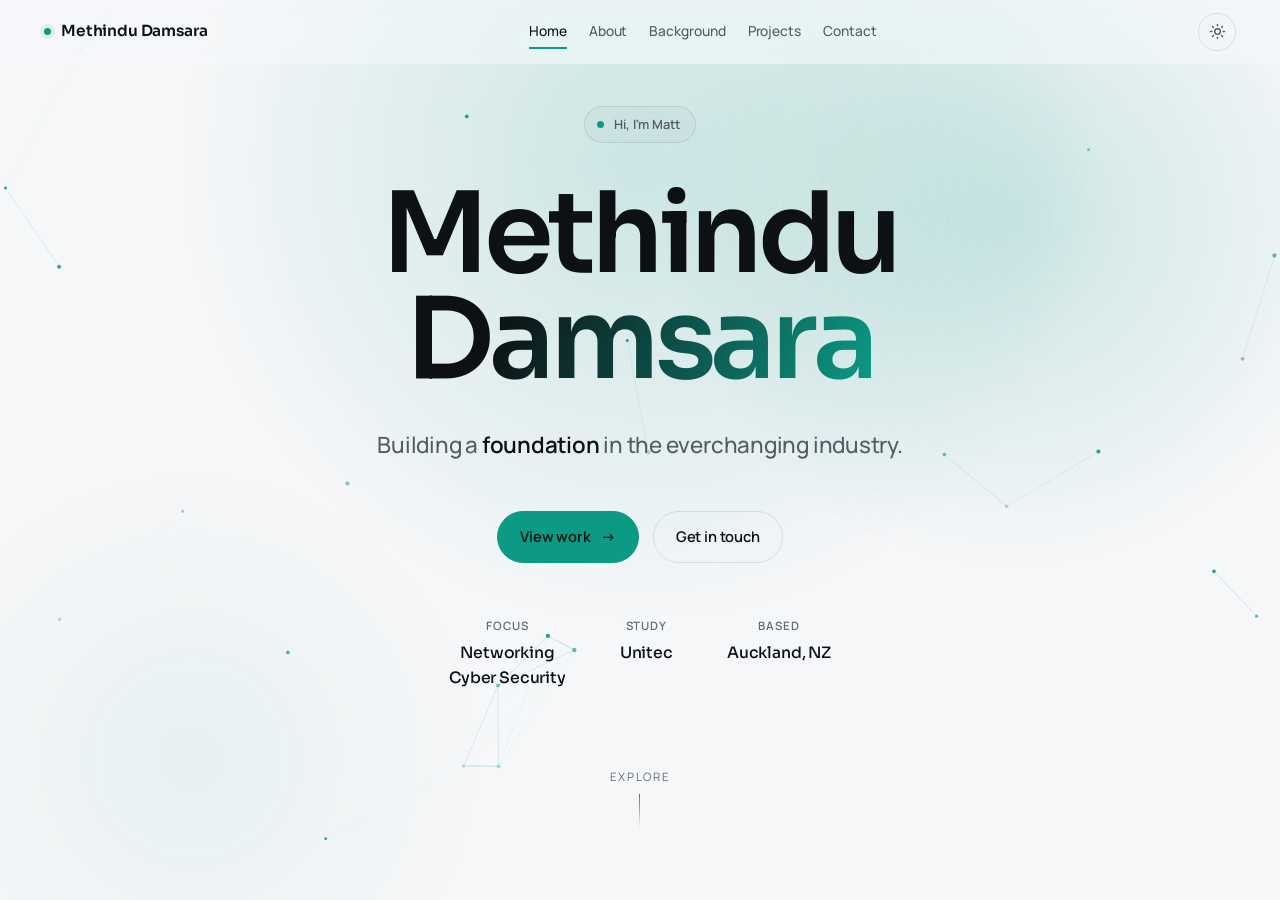
==== commit 4e6f11a2: "icon update on Background" ====
--- a/index.html
+++ b/index.html
@@ -11,14 +11,15 @@
   <meta property="og:type" content="website" />
   <meta property="og:image" content="assets/profile@2x.jpg" />
   <meta name="twitter:card" content="summary_large_image" />
-  <link rel="icon" type="image/png" href="favicon.png?v=12" />
-  <link rel="apple-touch-icon" href="favicon.png?v=12" />
+  <link rel="icon" href="favicon.ico" sizes="16x16 32x32 48x48 64x64" />
+  <link rel="icon" type="image/png" href="favicon.png?v=13" />
+  <link rel="apple-touch-icon" href="favicon.png?v=13" />
   <script>(function(){try{var t=localStorage.getItem('mdtheme');if(t!=='light'&&t!=='dark')t=matchMedia('(prefers-color-scheme: dark)').matches?'dark':'light';document.documentElement.setAttribute('data-theme',t);}catch(e){}})();</script>
   <link rel="preconnect" href="https://fonts.googleapis.com" />
   <link rel="preconnect" href="https://fonts.gstatic.com" crossorigin />
   <link rel="stylesheet" href="https://fonts.googleapis.com/css2?family=Manrope:wght@400;500;600;700&family=Sora:wght@400;500;600;700&display=swap" media="print" onload="this.media='all'" />
   <noscript><link rel="stylesheet" href="https://fonts.googleapis.com/css2?family=Manrope:wght@400;500;600;700&family=Sora:wght@400;500;600;700&display=swap" /></noscript>
-  <link rel="stylesheet" href="style.css?v=17" />
+  <link rel="stylesheet" href="style.css?v=19" />
   <noscript><style>.enter,.reveal{opacity:1!important;transform:none!important;filter:none!important;}</style></noscript>
 </head>
 <body class="is-home">
--- a/style.css
+++ b/style.css
@@ -641,6 +641,8 @@
 }
 .entry-logo img { display: block; width: auto; height: 46px; }
 .entry-logo.mark img { height: 36px; }
+/* reserve a right gutter so card text never runs under the floating logo chip */
+.entry:has(.entry-logo) { padding-right: clamp(108px, 9vw, 124px); }
 
 /* Microsoft mark (4 squares + wordmark) */
 .ms-squares {
@@ -942,7 +944,19 @@
   .entry { grid-template-columns: 1fr; gap: 6px; }
   .entry-when { display: inline-flex; align-items: baseline; gap: 10px; }
   .entry-tag { display: inline; margin-top: 0; }
-  .entry-logo { display: none; }
+  /* keep the brand chips on mobile: reflow from the absolute corner to a badge atop each card */
+  .entry:has(.entry-logo) { padding-right: clamp(22px, 3vw, 32px); }
+  .entry-logo {
+    position: static;
+    order: -1;
+    justify-self: start;
+    width: 56px;
+    height: 50px;
+    margin-bottom: 12px;
+    border-radius: 12px;
+  }
+  .entry-logo img { height: 34px; }
+  .entry-logo.mark img { height: 28px; }
   .contact-meta { grid-template-columns: 1fr; }
   .hero-meta { gap: 18px 30px; }
   .next-link { flex-direction: row; }
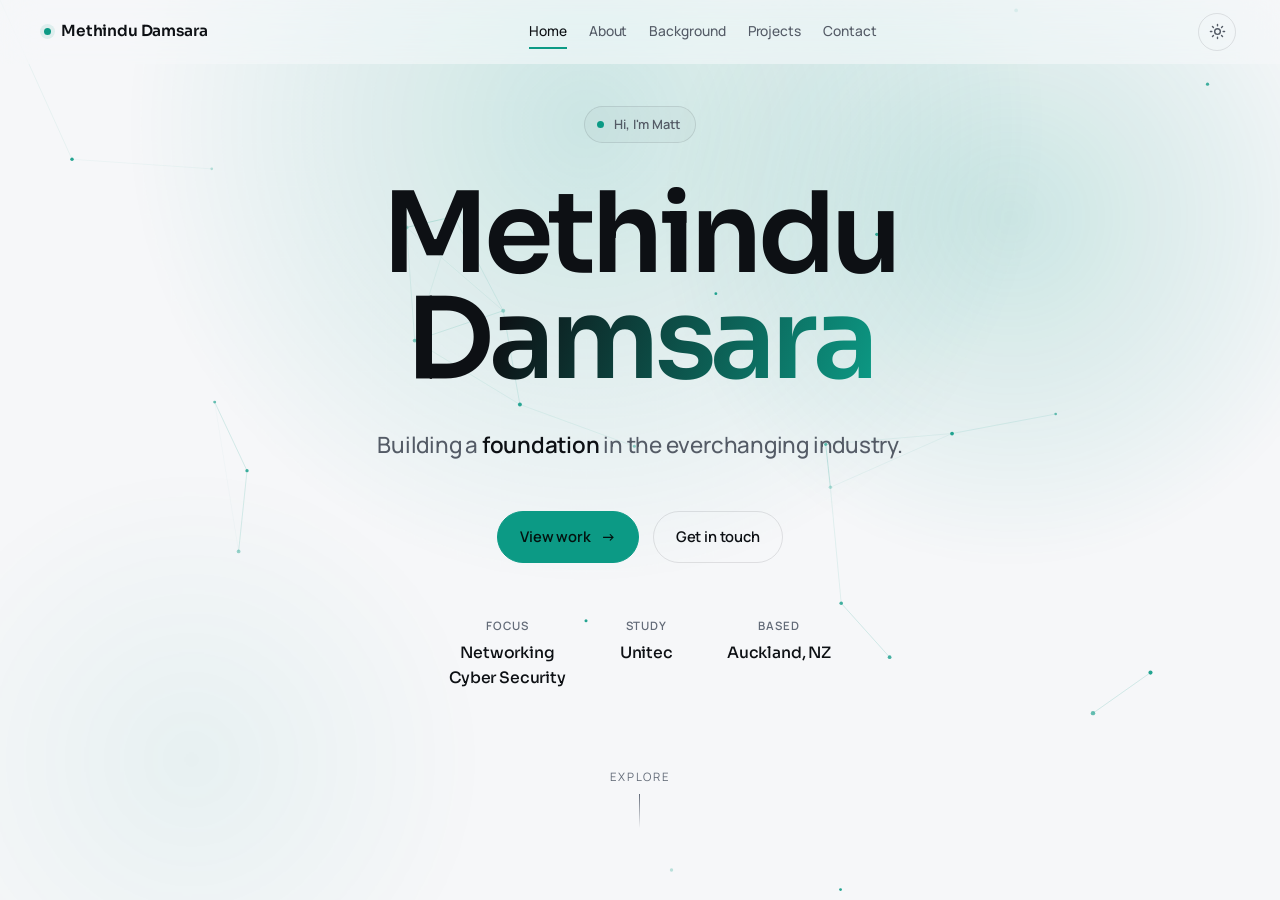
==== commit fabf3cbe: "Humanize update" ====
--- a/index.html
+++ b/index.html
@@ -19,7 +19,7 @@
   <link rel="preconnect" href="https://fonts.gstatic.com" crossorigin />
   <link rel="stylesheet" href="https://fonts.googleapis.com/css2?family=Manrope:wght@400;500;600;700&family=Sora:wght@400;500;600;700&display=swap" media="print" onload="this.media='all'" />
   <noscript><link rel="stylesheet" href="https://fonts.googleapis.com/css2?family=Manrope:wght@400;500;600;700&family=Sora:wght@400;500;600;700&display=swap" /></noscript>
-  <link rel="stylesheet" href="style.css?v=19" />
+  <link rel="stylesheet" href="style.css?v=20" />
   <noscript><style>.enter,.reveal{opacity:1!important;transform:none!important;filter:none!important;}</style></noscript>
 </head>
 <body class="is-home">
@@ -58,20 +58,20 @@
       </span>
 
       <h1 class="hero-name">
-        <span class="line"><span class="enter" style="--d:120ms; display:inline-block">Methindu</span></span>
-        <span class="line"><span class="enter grad" style="--d:220ms; display:inline-block">Damsara</span></span>
+        <span class="line"><span class="enter" style="--d:60ms; display:inline-block">Methindu</span></span>
+        <span class="line"><span class="enter grad" style="--d:120ms; display:inline-block">Damsara</span></span>
       </h1>
 
-      <p class="hero-role enter" style="--d:360ms">
+      <p class="hero-role enter" style="--d:200ms">
         Building a <b>foundation</b> in the everchanging industry.
       </p>
 
-      <div class="hero-ctas enter" style="--d:480ms">
+      <div class="hero-ctas enter" style="--d:280ms">
         <a class="btn primary" href="projects.html">View work <span class="arrow" aria-hidden="true">&rarr;</span></a>
         <a class="btn" href="contact.html">Get in touch</a>
       </div>
 
-      <div class="hero-meta enter" style="--d:600ms">
+      <div class="hero-meta enter" style="--d:360ms">
         <span class="m"><span class="mk">Focus</span><span class="mv">Networking<br>Cyber Security</span></span>
         <span class="m"><span class="mk">Study</span><span class="mv">Unitec</span></span>
         <span class="m"><span class="mk">Based</span><span class="mv">Auckland, NZ</span></span>
--- a/style.css
+++ b/style.css
@@ -23,9 +23,10 @@
   --text-dim: #a2a8b2;
   --text-mute: #838b97;
   --line: rgba(255, 255, 255, 0.09);
+  --line-2: rgba(255, 255, 255, 0.16);
   --line-soft: rgba(255, 255, 255, 0.05);
   --glass: rgba(10, 12, 16, 0.55);
-  --shadow: 0 30px 80px -40px rgba(0, 0, 0, 0.8);
+  --shadow: 0 24px 60px -38px rgba(0, 0, 0, 0.72);
   --glow-a: rgba(52, 225, 196, 0.24);
   --glow-b: rgba(52, 225, 196, 0.09);
 
@@ -36,6 +37,10 @@
   --ease-soft: cubic-bezier(0.4, 0, 0.2, 1);
   --topbar-h: 64px;
   --maxw: 1080px;
+  /* deliberate radius scale: chips, cards, feature cards */
+  --r-sm: 10px;
+  --r-md: 14px;
+  --r-lg: 16px;
 }
 
 [data-theme="light"] {
@@ -50,6 +55,7 @@
   --text-dim: #545b66;
   --text-mute: #636b78;
   --line: rgba(10, 14, 20, 0.1);
+  --line-2: rgba(10, 14, 20, 0.2);
   --line-soft: rgba(10, 14, 20, 0.05);
   --glass: rgba(246, 247, 249, 0.62);
   --shadow: 0 30px 80px -46px rgba(20, 30, 40, 0.4);
@@ -232,7 +238,7 @@
   -webkit-tap-highlight-color: transparent;
   touch-action: manipulation;
 }
-.theme-toggle:hover { border-color: var(--accent); color: var(--text); transform: rotate(20deg); }
+.theme-toggle:hover { border-color: var(--accent); color: var(--text); transform: rotate(10deg); }
 .theme-toggle svg { width: 17px; height: 17px; }
 .theme-toggle .i-sun { display: none; }
 .theme-toggle .i-moon { display: block; }
@@ -317,13 +323,25 @@
 }
 .lede {
   margin-top: 26px;
-  max-width: 58ch;
+  max-width: 56ch;
   color: var(--text-dim);
   font-size: clamp(1.05rem, 1.8vw, 1.28rem);
   line-height: 1.62;
   letter-spacing: -0.01em;
 }
 
+/* let the browser balance headline breaks and avoid orphan words */
+.page-title,
+.hero-name,
+.entry-title,
+.proj-title,
+.channel-label,
+.nl-t { text-wrap: balance; }
+.lede,
+.prose p,
+.entry-body,
+.proj-desc { text-wrap: pretty; }
+
 /* ---------- buttons ---------- */
 
 .btn {
@@ -338,21 +356,22 @@
   letter-spacing: -0.01em;
   border: 1px solid var(--line);
   color: var(--text);
-  transition: transform 0.35s var(--ease), border-color 0.3s var(--ease), background 0.3s var(--ease), color 0.3s var(--ease);
+  transition: transform 0.22s var(--ease-soft), border-color 0.22s var(--ease-soft), background 0.22s var(--ease-soft), color 0.22s var(--ease-soft);
   -webkit-tap-highlight-color: transparent;
   touch-action: manipulation;
   user-select: none;
 }
-.btn .arrow { transition: transform 0.35s var(--ease); color: var(--accent); }
-.btn:hover { transform: translateY(-2px); border-color: var(--text-mute); }
-.btn:hover .arrow { transform: translateX(4px); }
+.btn .arrow { transition: transform 0.3s var(--ease); color: var(--accent); }
+.btn:hover { transform: translateY(-1px); border-color: var(--text-mute); }
+.btn:active { transform: translateY(0); }
+.btn:hover .arrow { transform: translateX(3px); }
 .btn.primary {
   background: var(--accent);
   border-color: var(--accent);
   color: #04120f;
 }
 .btn.primary .arrow { color: #04120f; }
-.btn.primary:hover { box-shadow: 0 16px 40px -16px rgba(var(--accent-rgb), 0.6); border-color: var(--accent); }
+.btn.primary:hover { box-shadow: 0 10px 26px -14px rgba(var(--accent-rgb), 0.5); border-color: var(--accent); }
 
 /* ---------- hero ---------- */
 
@@ -517,7 +536,7 @@
 }
 .portrait-frame {
   position: relative;
-  border-radius: 20px;
+  border-radius: var(--r-lg);
   overflow: hidden;
   border: 1px solid var(--line);
   background: var(--surface);
@@ -593,11 +612,11 @@
   gap: clamp(16px, 3vw, 40px);
   padding: clamp(22px, 3vw, 32px);
   border: 1px solid var(--line);
-  border-radius: 18px;
+  border-radius: var(--r-md);
   background: var(--surface);
-  transition: border-color 0.4s var(--ease), background 0.4s var(--ease), transform 0.4s var(--ease);
-}
-.entry:hover { border-color: var(--line); background: var(--surface-2); transform: translateY(-2px); }
+  transition: border-color 0.25s var(--ease-soft), background 0.25s var(--ease-soft);
+}
+.entry:hover { border-color: var(--line-2); background: var(--surface-2); }
 .entry-when {
   font-family: var(--font-display);
   font-weight: 600;
@@ -636,8 +655,8 @@
   height: 62px;
   background: #ffffff;
   border: 1px solid rgba(10, 14, 20, 0.08);
-  border-radius: 13px;
-  box-shadow: 0 10px 24px -14px rgba(0, 0, 0, 0.6);
+  border-radius: var(--r-sm);
+  box-shadow: 0 6px 16px -10px rgba(0, 0, 0, 0.5);
 }
 .entry-logo img { display: block; width: auto; height: 46px; }
 .entry-logo.mark img { height: 36px; }
@@ -672,11 +691,11 @@
   flex-direction: column;
   padding: clamp(24px, 3vw, 34px);
   border: 1px solid var(--line);
-  border-radius: 20px;
+  border-radius: var(--r-lg);
   background: var(--surface);
   overflow: hidden;
   min-height: 230px;
-  transition: border-color 0.4s var(--ease), background 0.4s var(--ease), transform 0.4s var(--ease);
+  transition: border-color 0.25s var(--ease-soft), background 0.25s var(--ease-soft);
 }
 .proj::before {
   content: "";
@@ -687,7 +706,7 @@
   transition: opacity 0.5s var(--ease);
   pointer-events: none;
 }
-.proj:hover { border-color: var(--text-mute); transform: translateY(-4px); }
+.proj:hover { border-color: var(--line-2); }
 .proj:hover::before { opacity: 1; }
 .proj-head {
   display: flex;
@@ -714,7 +733,7 @@
   letter-spacing: -0.02em;
   margin-bottom: 10px;
 }
-.proj-desc { color: var(--text-dim); font-size: 0.97rem; line-height: 1.6; }
+.proj-desc { color: var(--text-dim); font-size: 0.97rem; line-height: 1.65; }
 .proj-tags { display: flex; flex-wrap: wrap; gap: 8px; margin-top: auto; padding-top: 22px; }
 .proj-tag {
   font-size: 0.78rem;
@@ -740,10 +759,10 @@
   gap: 18px;
   padding: clamp(24px, 3vw, 32px);
   border: 1px solid var(--line);
-  border-radius: 20px;
+  border-radius: var(--r-lg);
   background: var(--surface);
   overflow: hidden;
-  transition: border-color 0.4s var(--ease), background 0.4s var(--ease), transform 0.4s var(--ease);
+  transition: border-color 0.25s var(--ease-soft), background 0.25s var(--ease-soft), transform 0.25s var(--ease-soft);
   -webkit-tap-highlight-color: transparent;
   touch-action: manipulation;
 }
@@ -756,7 +775,7 @@
   transition: opacity 0.5s var(--ease);
   pointer-events: none;
 }
-.channel:hover { border-color: var(--text-mute); transform: translateY(-3px); }
+.channel:hover { border-color: var(--line-2); transform: translateY(-2px); }
 .channel:hover::before { opacity: 1; }
 .channel-icon {
   display: grid;
@@ -764,7 +783,7 @@
   width: 52px;
   height: 52px;
   flex: none;
-  border-radius: 14px;
+  border-radius: 12px;
   border: 1px solid var(--line);
   background: #ffffff;
 }
@@ -794,7 +813,7 @@
 .meta-cell {
   padding: 20px 22px;
   border: 1px solid var(--line);
-  border-radius: 16px;
+  border-radius: var(--r-md);
   background: var(--surface);
 }
 .meta-cell .ck { font-size: 0.72rem; font-weight: 600; letter-spacing: 0.08em; text-transform: uppercase; color: var(--text-mute); }
@@ -811,9 +830,9 @@
   margin-top: clamp(56px, 9vw, 110px);
   padding: clamp(26px, 4vw, 40px);
   border: 1px solid var(--line);
-  border-radius: 22px;
+  border-radius: var(--r-lg);
   background: var(--surface);
-  transition: border-color 0.4s var(--ease), background 0.4s var(--ease);
+  transition: border-color 0.25s var(--ease-soft), background 0.25s var(--ease-soft);
 }
 .next-link:hover { border-color: var(--text-mute); background: var(--surface-2); }
 .next-link .nl-k { font-size: 0.78rem; font-weight: 600; letter-spacing: 0.08em; text-transform: uppercase; color: var(--text-mute); }
@@ -856,28 +875,26 @@
 
 .reveal {
   opacity: 0;
-  transform: translateY(30px);
-  filter: blur(10px);
+  transform: translateY(16px);
   transition:
-    opacity 1.05s var(--ease),
-    transform 1.05s var(--ease),
-    filter 1.05s var(--ease);
+    opacity 0.6s var(--ease-soft),
+    transform 0.6s var(--ease-soft);
   transition-delay: var(--d, 0ms);
-  will-change: opacity, transform, filter;
-}
-.reveal.is-visible { opacity: 1; transform: none; filter: blur(0); }
+  will-change: opacity, transform;
+}
+.reveal.is-visible { opacity: 1; transform: none; }
 
 /* hero staggered entrance */
-.enter { opacity: 0; transform: translateY(26px); filter: blur(10px); }
+.enter { opacity: 0; transform: translateY(14px); }
 .is-loaded .enter {
-  animation: enter 1.1s var(--ease) forwards;
+  animation: enter 0.66s var(--ease-soft) forwards;
   animation-delay: var(--d, 0ms);
 }
 
 /* ---------- keyframes ---------- */
 
 @keyframes enter {
-  to { opacity: 1; transform: none; filter: blur(0); }
+  to { opacity: 1; transform: none; }
 }
 @keyframes live {
   0% { box-shadow: 0 0 0 0 rgba(var(--accent-rgb), 0.45); }
@@ -953,7 +970,7 @@
     width: 56px;
     height: 50px;
     margin-bottom: 12px;
-    border-radius: 12px;
+    border-radius: var(--r-sm);
   }
   .entry-logo img { height: 34px; }
   .entry-logo.mark img { height: 28px; }
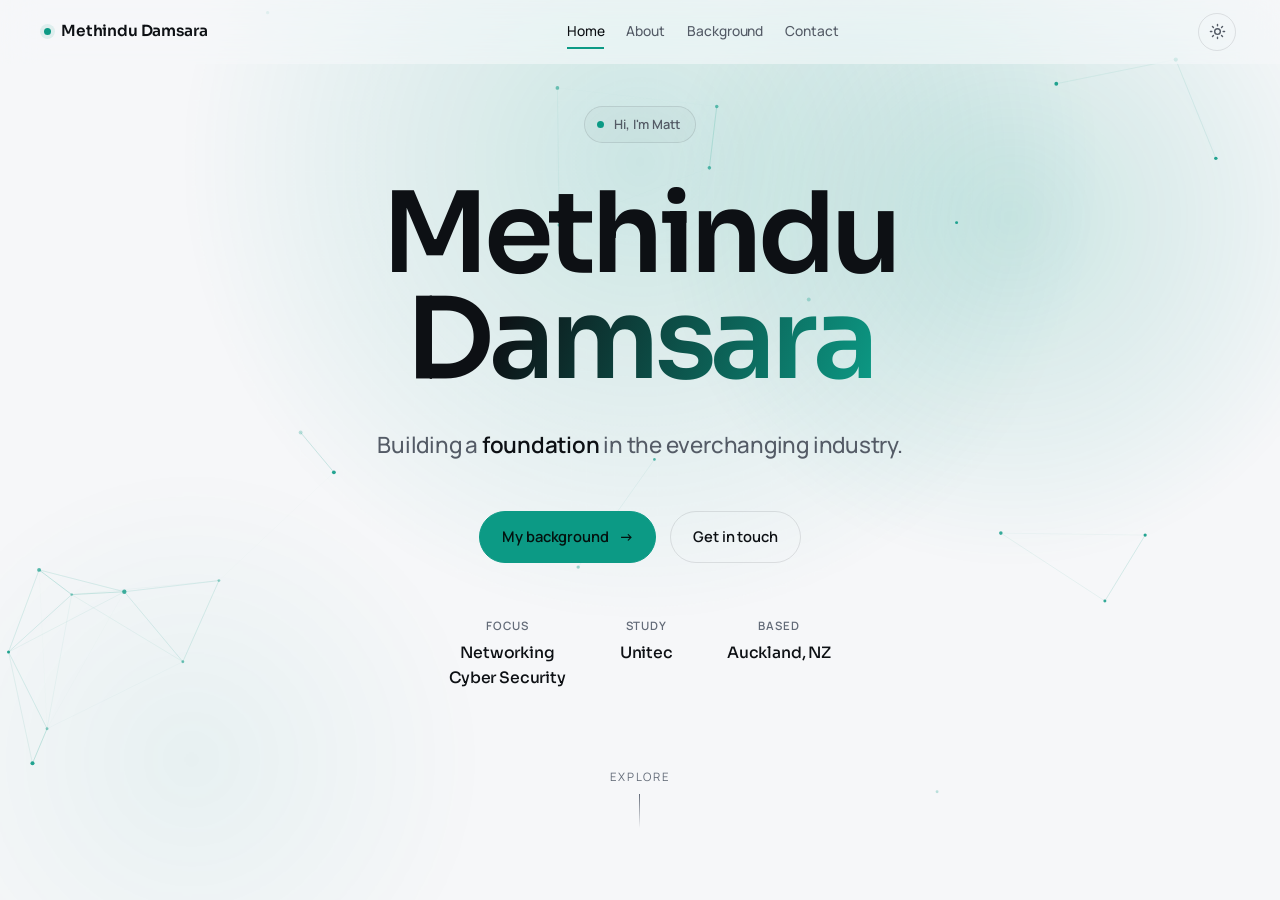
==== commit 40d55ecc: "hide projects" ====
--- a/index.html
+++ b/index.html
@@ -36,7 +36,6 @@
       <a href="index.html" class="active">Home</a>
       <a href="about.html">About</a>
       <a href="background.html">Background</a>
-      <a href="projects.html">Projects</a>
       <a href="contact.html">Contact</a>
     </nav>
     <div class="bar-actions">
@@ -67,7 +66,7 @@
       </p>
 
       <div class="hero-ctas enter" style="--d:280ms">
-        <a class="btn primary" href="projects.html">View work <span class="arrow" aria-hidden="true">&rarr;</span></a>
+        <a class="btn primary" href="background.html">My background <span class="arrow" aria-hidden="true">&rarr;</span></a>
         <a class="btn" href="contact.html">Get in touch</a>
       </div>
 
